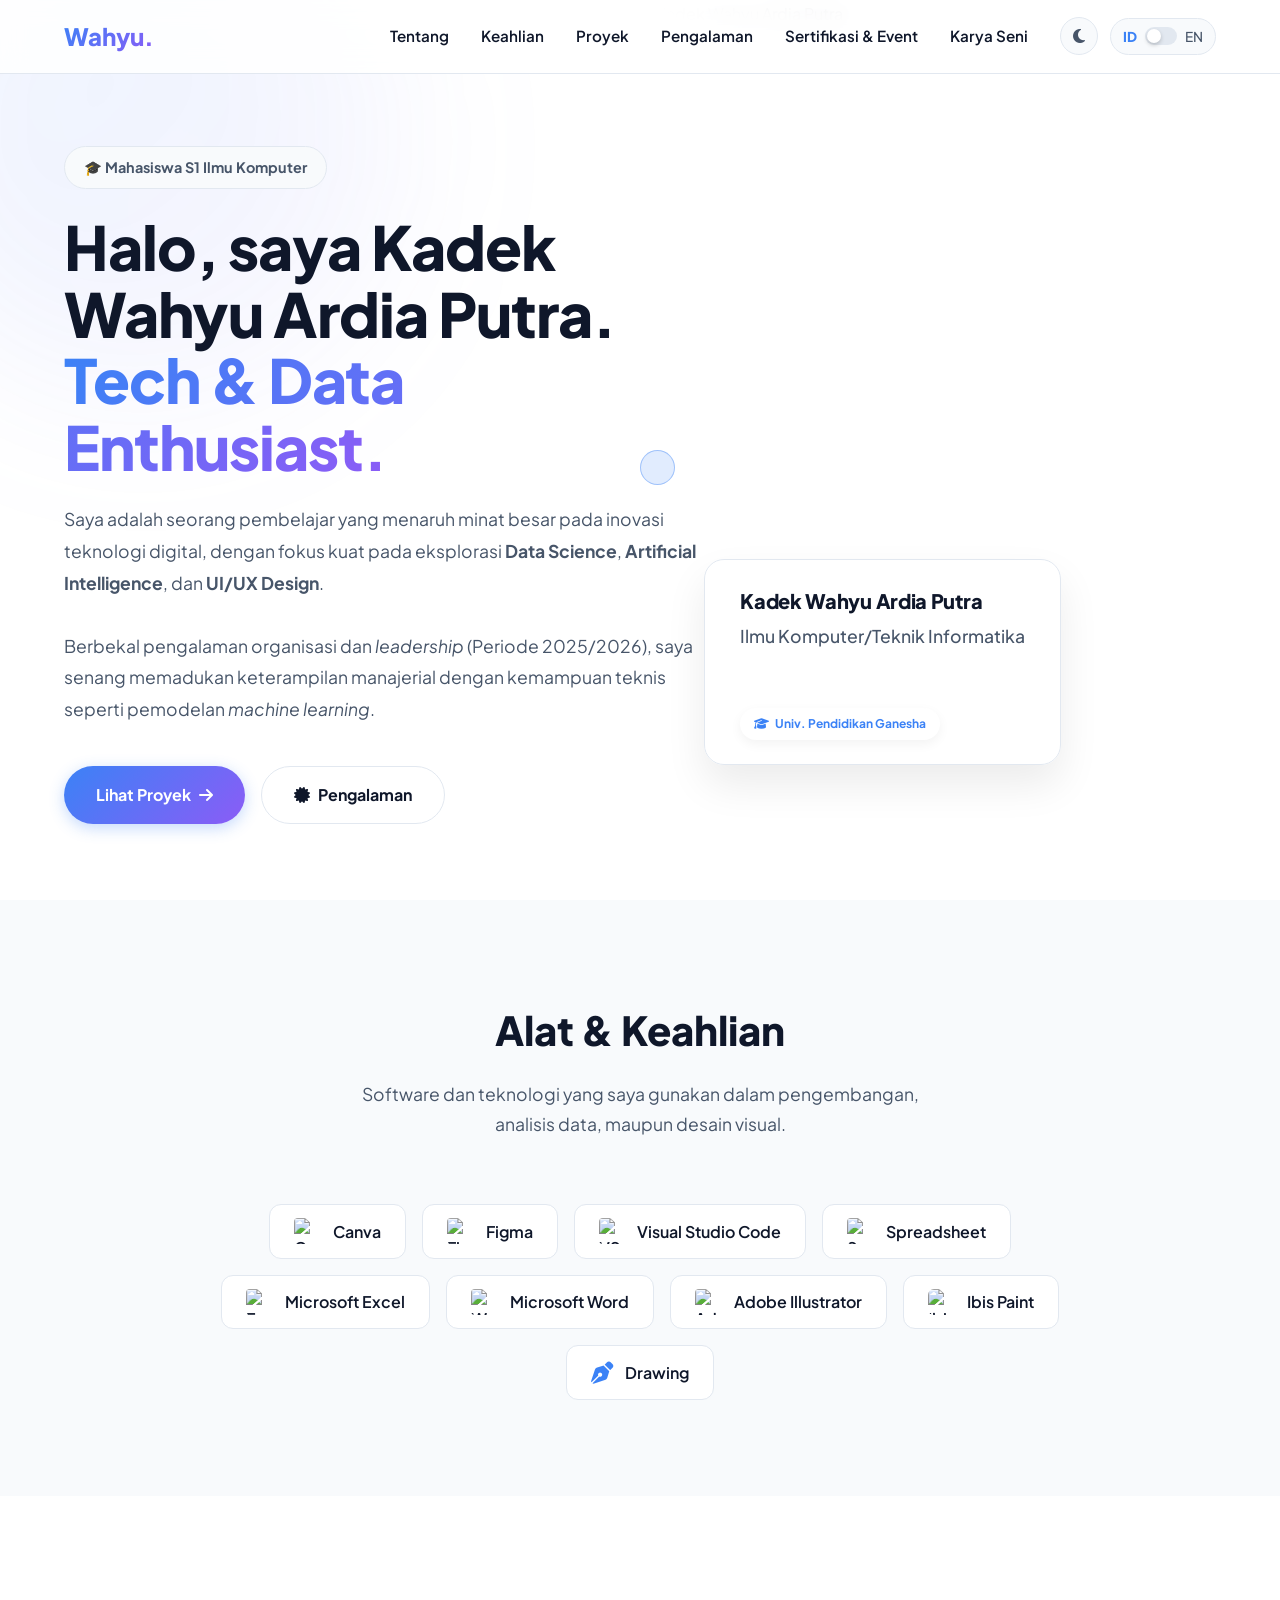
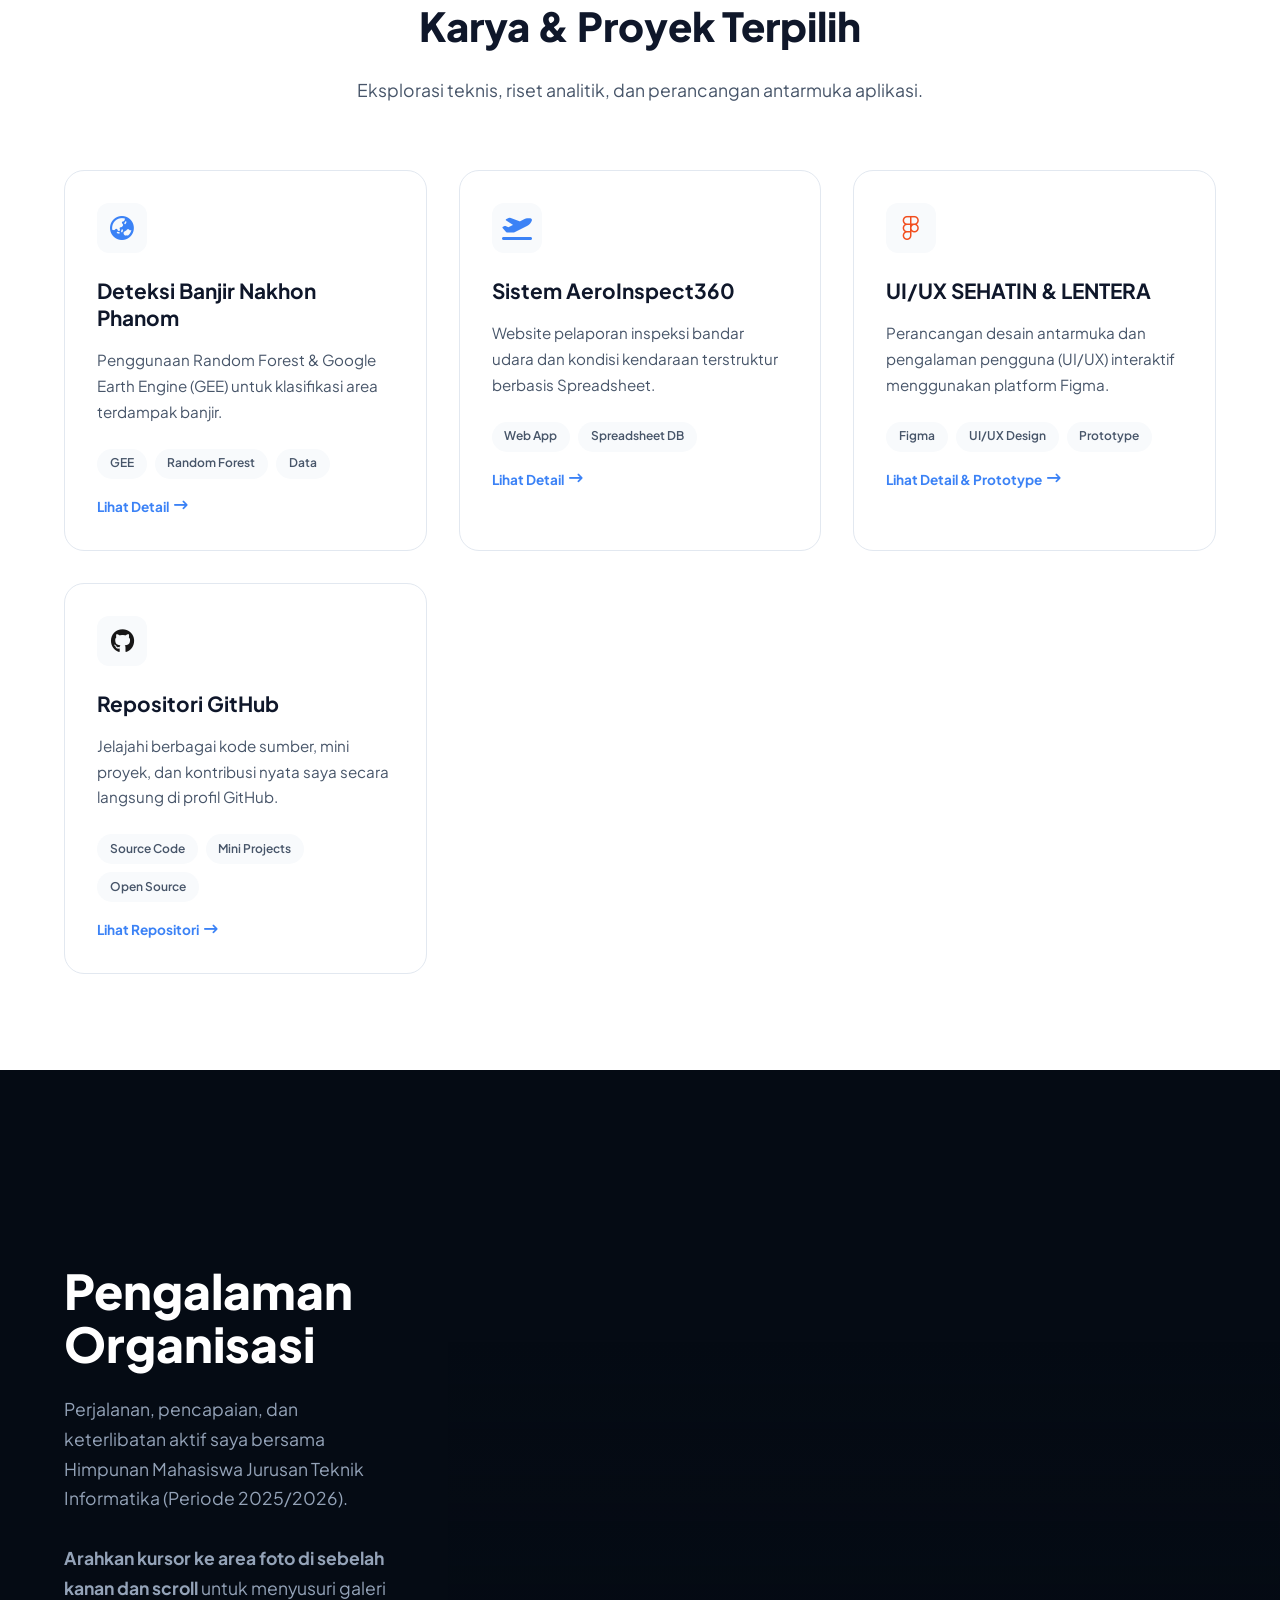
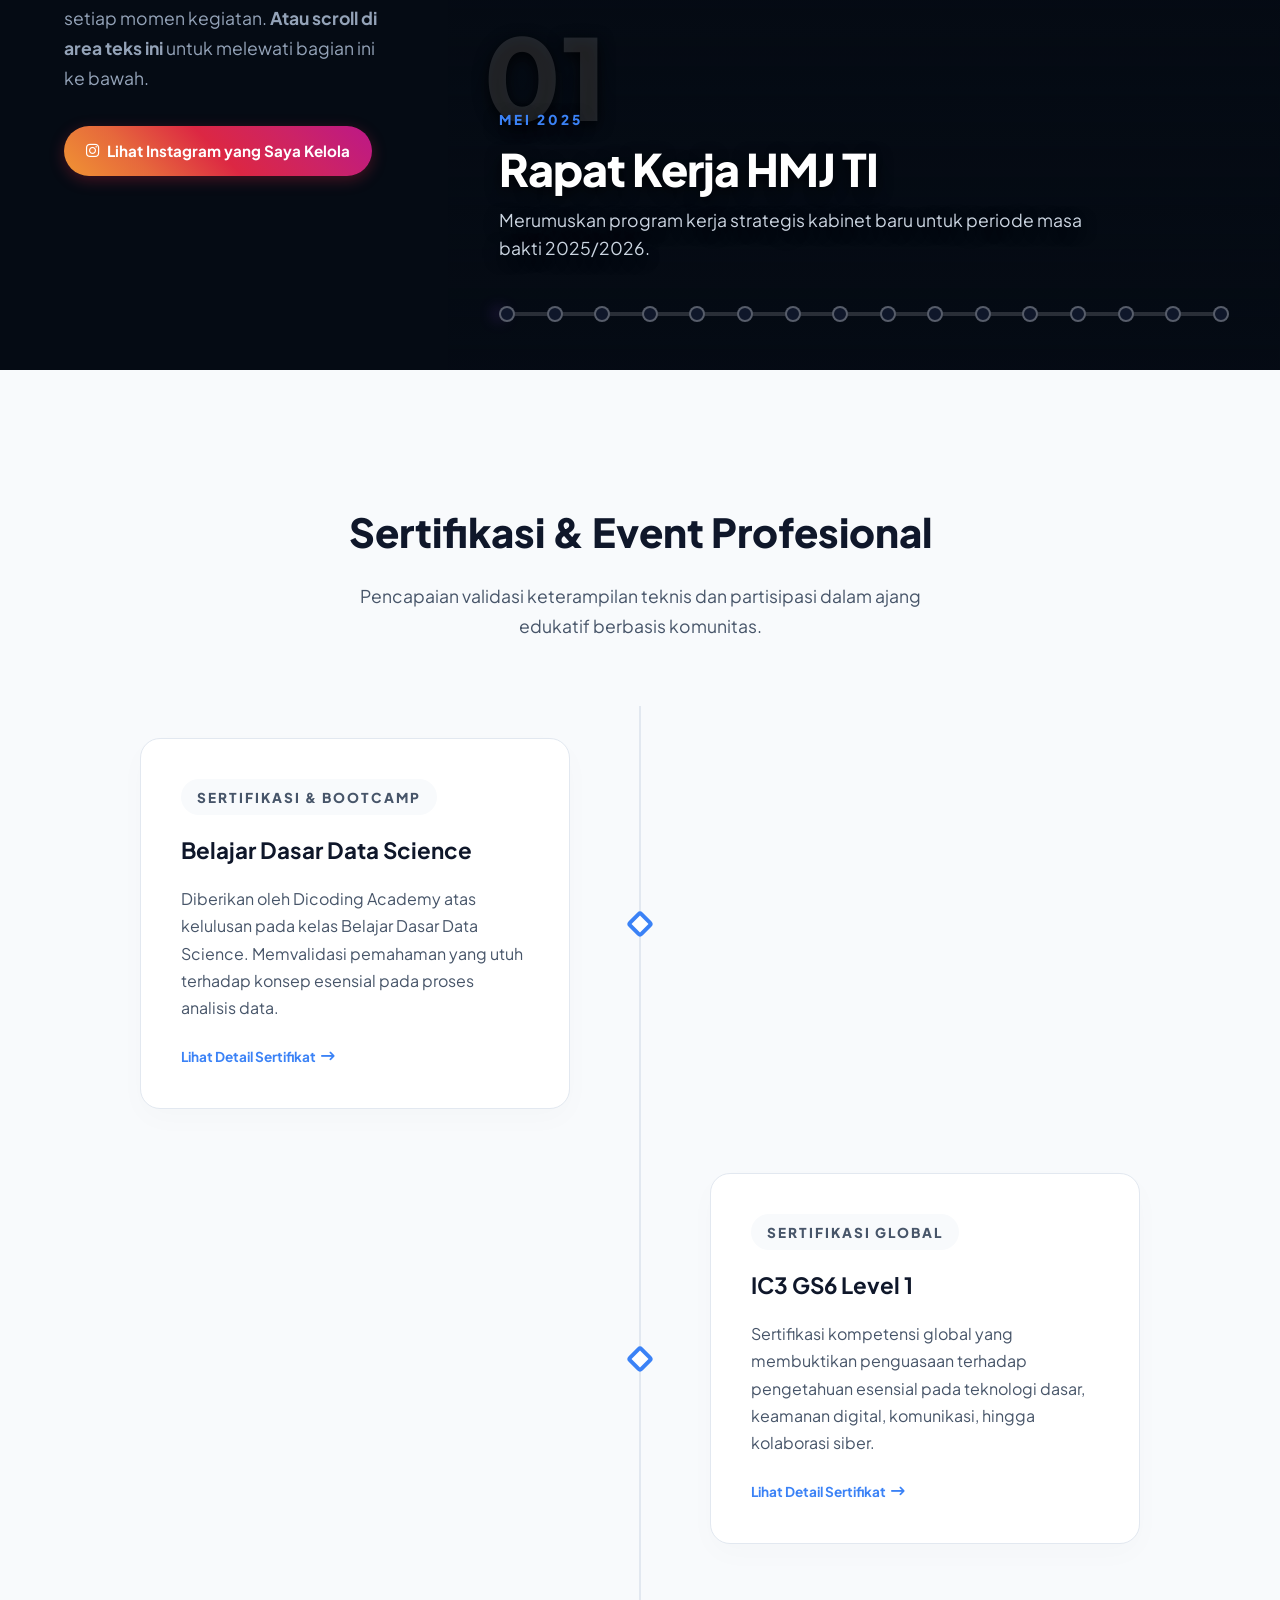
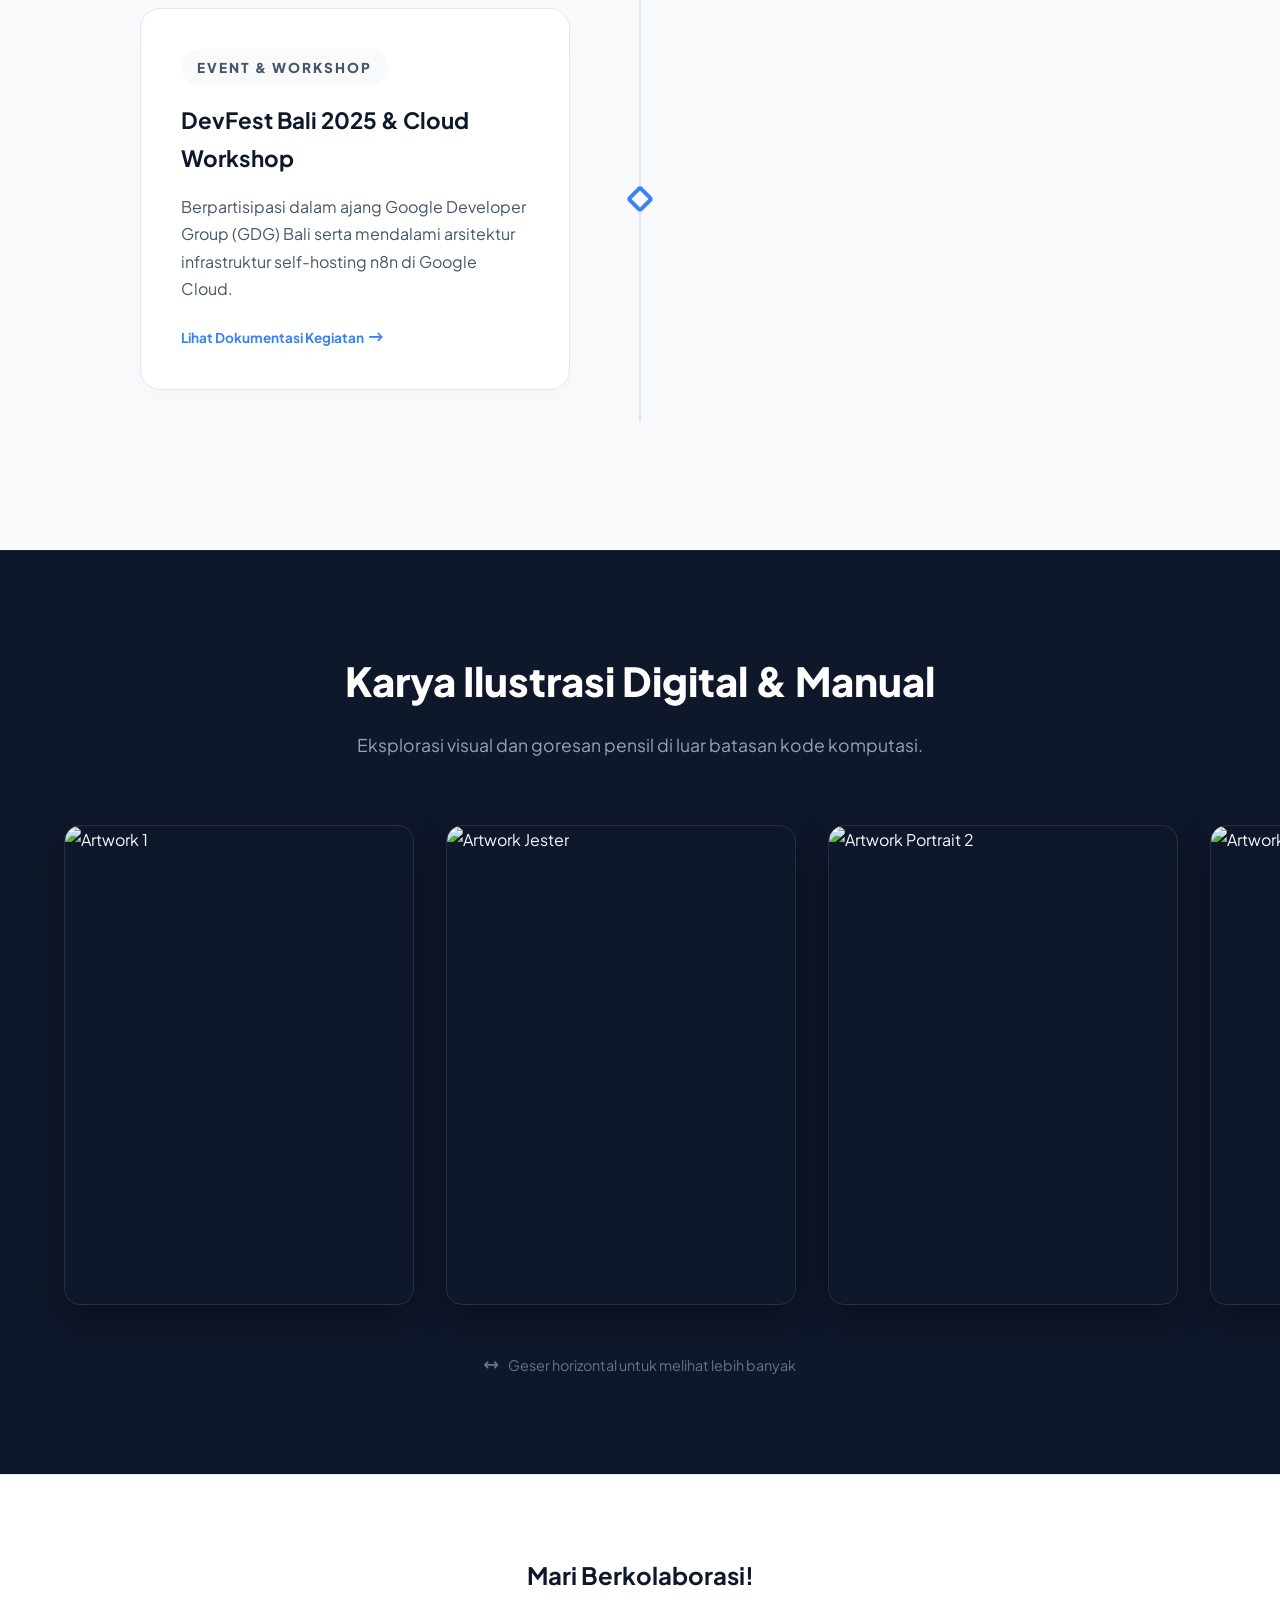
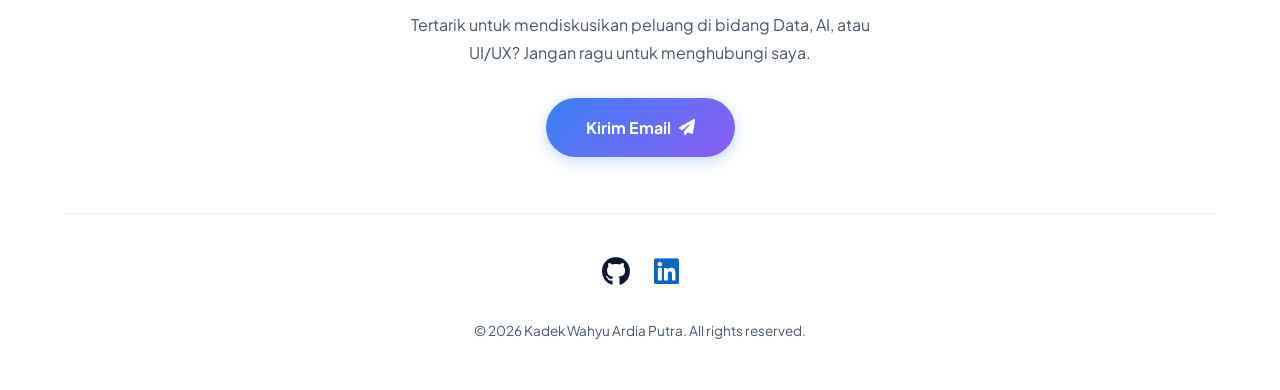
==== index.html @ 24c2e374 "Add files via upload" ====
<!DOCTYPE html>
<html lang="id" style="scroll-behavior: smooth;">
<head>
    <meta charset="UTF-8">
    <meta name="viewport" content="width=device-width, initial-scale=1.0">
    <title>Kadek Wahyu Ardia Putra | Portfolio</title>
    <link href="https://fonts.googleapis.com/css2?family=Plus+Jakarta+Sans:wght@300;400;500;600;700;800&display=swap" rel="stylesheet">
    <link rel="stylesheet" href="https://cdnjs.cloudflare.com/ajax/libs/font-awesome/6.4.0/css/all.min.css">
    <style>
        /* --- CSS Variables untuk Light & Dark Mode --- */
        :root {
            --bg-color: #ffffff;
            --surface-color: #f8fafc;
            --card-bg: #ffffff;
            --text-primary: #0f172a;
            --text-secondary: #475569;
            --accent-1: #3b82f6; 
            --accent-2: #8b5cf6; 
            --border-color: #e2e8f0;
            --nav-bg: rgba(255, 255, 255, 0.85);
            --glass-bg: rgba(255, 255, 255, 0.65);
            /* Exhibition section stays dark for immersive feel */
            --gallery-bg: #0f172a; 
            --exhibition-bg: #050b14; 
        }

        body.dark-theme {
            --bg-color: #0f172a;
            --surface-color: #1e293b;
            --card-bg: #1e293b;
            --text-primary: #f8fafc;
            --text-secondary: #94a3b8;
            --border-color: #334155;
            --nav-bg: rgba(15, 23, 42, 0.85);
            --glass-bg: rgba(30, 41, 59, 0.65);
        }

        * {
            margin: 0;
            padding: 0;
            box-sizing: border-box;
            font-family: 'Plus Jakarta Sans', sans-serif;
        }

        body {
            background-color: var(--bg-color);
            color: var(--text-primary);
            line-height: 1.7;
            overflow-x: hidden;
            transition: background-color 0.4s ease, color 0.4s ease;
        }

        /* --- Kursor Animasi Custom --- */
        .cursor-follower {
            position: fixed; top: 0; left: 0; width: 35px; height: 35px;
            background: rgba(59, 130, 246, 0.15); border: 1px solid rgba(59, 130, 246, 0.4);
            border-radius: 50%; pointer-events: none; z-index: 10000;
            transform: translate(-50%, -50%);
            transition: width 0.3s cubic-bezier(0.25, 1, 0.5, 1), height 0.3s cubic-bezier(0.25, 1, 0.5, 1), 
                        background-color 0.3s ease, border-color 0.3s ease;
            backdrop-filter: blur(2px); display: none;
        }
        @media (pointer: fine) { .cursor-follower { display: block; } }

        /* --- Navbar & Controls --- */
        nav {
            position: fixed; top: 0; width: 100%; padding: 1rem 5%;
            background: var(--nav-bg); backdrop-filter: blur(12px);
            border-bottom: 1px solid var(--border-color);
            display: flex; justify-content: space-between; align-items: center; z-index: 1000;
            transition: background-color 0.4s ease, border-color 0.4s ease;
        }
        .logo {
            font-weight: 800; font-size: 1.5rem;
            background: linear-gradient(135deg, var(--accent-1), var(--accent-2));
            -webkit-background-clip: text; -webkit-text-fill-color: transparent;
        }
        .nav-right { display: flex; align-items: center; gap: 2rem; }
        .nav-links { display: flex; gap: 2rem; }
        .nav-links a {
            text-decoration: none; color: var(--text-primary); font-weight: 600; 
            font-size: 0.95rem; position: relative; transition: color 0.3s ease;
        }
        .nav-links a::after {
            content: ''; position: absolute; width: 0; height: 2px; bottom: -4px; left: 0;
            background: linear-gradient(135deg, var(--accent-1), var(--accent-2)); transition: width 0.3s ease;
        }
        .nav-links a:hover { color: var(--accent-1); }
        .nav-links a:hover::after { width: 100%; }

        /* Controls (Translate & Theme) */
        .controls-group { display: flex; gap: 12px; align-items: center; }
        
        .theme-switch {
            display: flex; align-items: center; justify-content: center;
            width: 38px; height: 38px; border-radius: 50%;
            background: var(--surface-color); border: 1px solid var(--border-color);
            color: var(--text-secondary); cursor: pointer; transition: all 0.3s;
        }
        .theme-switch:hover {
            color: var(--accent-1); border-color: var(--accent-1);
            box-shadow: 0 4px 10px rgba(59,130,246,0.1);
        }

        .lang-switch {
            display: flex; align-items: center; gap: 8px; font-weight: 700; font-size: 0.85rem;
            background: var(--surface-color); padding: 6px 12px; border-radius: 50px;
            border: 1px solid var(--border-color); cursor: pointer; transition: all 0.3s;
            user-select: none;
        }
        .lang-switch:hover { border-color: var(--accent-1); box-shadow: 0 4px 10px rgba(59,130,246,0.1); }
        .lang-switch.en-mode .id-text { color: var(--text-secondary); font-weight: 500; }
        .lang-switch.en-mode .en-text { color: var(--accent-1); font-weight: 800; }
        .lang-switch:not(.en-mode) .id-text { color: var(--accent-1); font-weight: 800; }
        .lang-switch:not(.en-mode) .en-text { color: var(--text-secondary); font-weight: 500; }
        
        .toggle-track {
            width: 32px; height: 18px; background: var(--border-color); border-radius: 10px;
            position: relative; transition: background 0.3s;
        }
        .toggle-thumb {
            width: 14px; height: 14px; background: white; border-radius: 50%;
            position: absolute; top: 2px; left: 2px; transition: transform 0.3s cubic-bezier(0.25, 1, 0.5, 1);
            box-shadow: 0 2px 4px rgba(0,0,0,0.2);
        }
        .lang-switch.en-mode .toggle-track { background: linear-gradient(135deg, var(--accent-1), var(--accent-2)); }
        .lang-switch.en-mode .toggle-thumb { transform: translateX(14px); }

        /* --- Hero Section --- */
        .hero {
            min-height: 100vh; display: flex; align-items: center; justify-content: flex-start;
            padding: 120px 5% 50px 5%; position: relative; overflow: hidden;
        }
        .hero-blob {
            position: absolute; width: 500px; height: 500px;
            background: linear-gradient(135deg, rgba(59, 130, 246, 0.1), rgba(139, 92, 246, 0.05));
            border-radius: 50%; filter: blur(80px); top: -100px; left: -100px; z-index: 0;
            animation: float 6s ease-in-out infinite;
        }
        .hero-content { position: relative; max-width: 650px; width: 55%; z-index: 2; }
        .hero-visual-wrapper { position: absolute; top: 0; right: 0; width: 50%; height: 100%; z-index: 1; }
        .hero-bg-overlay {
            position: absolute; top: 0; left: 0; width: 100%; height: 100%;
            background: linear-gradient(to right, var(--bg-color) 0%, rgba(255,255,255,0) 45%),
                        linear-gradient(to top, var(--bg-color) 0%, rgba(255,255,255,0) 25%);
            z-index: 2; pointer-events: none; transition: background 0.4s ease;
        }
        .hero-image { position: absolute; top: 0; left: 0; width: 100%; height: 100%; object-fit: cover; object-position: center 25%; }
        
        .floating-badge-name {
            position: absolute; bottom: 15%; left: 10%; background: var(--glass-bg);
            backdrop-filter: blur(25px); -webkit-backdrop-filter: blur(25px); padding: 1.5rem 2.2rem;
            border-radius: 20px; box-shadow: 0 20px 40px rgba(0, 0, 0, 0.08); border: 1px solid var(--border-color);
            text-align: left; z-index: 10; transition: transform 0.4s cubic-bezier(0.25, 1, 0.5, 1), background-color 0.4s ease;
        }
        .floating-badge-name:hover { transform: translateY(-8px); }
        .floating-badge-name h3 { font-size: 1.25rem; font-weight: 800; color: var(--text-primary); margin-bottom: 0.2rem; letter-spacing: -0.3px; }
        .floating-badge-name p { font-size: 0.9rem; color: var(--text-secondary); margin: 0; font-weight: 500; }
        .floating-badge-name .univ-tag {
            display: inline-flex; align-items: center; gap: 6px; margin-top: 15px; font-size: 0.75rem;
            padding: 6px 14px; background: var(--card-bg); border-radius: 50px; color: var(--accent-1); font-weight: 700; box-shadow: 0 4px 12px rgba(0,0,0,0.05);
        }

        .badge {
            display: inline-block; padding: 0.5rem 1.2rem; background: var(--surface-color); border: 1px solid var(--border-color);
            border-radius: 50px; font-size: 0.9rem; font-weight: 700; color: var(--text-secondary); margin-bottom: 1.5rem;
        }
        .hero h1 { font-size: 3.8rem; font-weight: 800; line-height: 1.1; margin-bottom: 1.5rem; letter-spacing: -1px; }
        .hero h1 span { background: linear-gradient(135deg, var(--accent-1), var(--accent-2)); -webkit-background-clip: text; -webkit-text-fill-color: transparent; }
        .hero p { font-size: 1.1rem; color: var(--text-secondary); margin-bottom: 2.5rem; line-height: 1.8; }
        
        .btn-group { display: flex; gap: 1rem; flex-wrap: wrap; }
        .btn { padding: 0.9rem 2rem; border-radius: 50px; text-decoration: none; font-weight: 700; font-size: 1rem; transition: all 0.3s ease; display: inline-flex; align-items: center; gap: 0.5rem; border: none; cursor: pointer; }
        .btn-primary { background: linear-gradient(135deg, var(--accent-1), var(--accent-2)); color: white; box-shadow: 0 4px 15px rgba(59, 130, 246, 0.3); }
        .btn-primary:hover { transform: translateY(-3px); box-shadow: 0 8px 25px rgba(59, 130, 246, 0.4); color: white;}
        .btn-secondary { background: var(--card-bg); color: var(--text-primary); border: 1px solid var(--border-color); }
        .btn-secondary:hover { border-color: var(--text-secondary); transform: translateY(-3px); color: var(--text-primary);}

        /* --- Sections --- */
        section { padding: 6rem 5%; position: relative; z-index: 5; background: var(--bg-color); }
        .section-header { text-align: center; margin-bottom: 4rem; }
        .section-header h2 { font-size: 2.5rem; font-weight: 800; margin-bottom: 1rem; color: var(--text-primary); }
        .section-header p { color: var(--text-secondary); font-size: 1.1rem; max-width: 600px; margin: 0 auto; }

        /* --- Skills & Tools --- */
        .skills-container { display: flex; flex-wrap: wrap; justify-content: center; gap: 1rem; max-width: 950px; margin: 0 auto; }
        .skill-tag { padding: 0.8rem 1.5rem; background: var(--card-bg); border: 1px solid var(--border-color); border-radius: 12px; font-weight: 600; color: var(--text-primary); display: flex; align-items: center; gap: 0.8rem; transition: all 0.3s ease; cursor: default; }
        .skill-tag img { width: 26px; height: 26px; object-fit: contain; border-radius: 4px; }
        .skill-tag i { font-size: 1.4rem; color: var(--accent-1); }
        .skill-tag:hover { border-color: var(--accent-1); color: var(--accent-1); transform: translateY(-3px); box-shadow: 0 10px 20px rgba(59, 130, 246, 0.1); }

        /* --- Portfolio Grid --- */
        .portfolio-grid { display: grid; grid-template-columns: repeat(auto-fit, minmax(320px, 1fr)); gap: 2rem; max-width: 1200px; margin: 0 auto; }
        .card { background: var(--card-bg); border: 1px solid var(--border-color); border-radius: 20px; padding: 2rem; transition: all 0.4s ease; position: relative; overflow: hidden; z-index: 1; cursor: pointer; }
        .card::before { content: ''; position: absolute; top: 0; left: 0; width: 100%; height: 100%; background: linear-gradient(135deg, rgba(59, 130, 246, 0.03), rgba(139, 92, 246, 0.03)); z-index: -1; opacity: 0; transition: opacity 0.4s ease; }
        .card:hover { transform: translateY(-10px); border-color: transparent; box-shadow: 0 20px 40px rgba(0,0,0,0.06); }
        .card:hover::before { opacity: 1; }
        .card-icon { width: 50px; height: 50px; background: var(--surface-color); border-radius: 12px; display: flex; align-items: center; justify-content: center; font-size: 1.5rem; color: var(--accent-1); margin-bottom: 1.5rem; transition: all 0.4s ease; }
        .card:hover .card-icon { background: var(--accent-1); color: white; transform: scale(1.1) rotate(5deg); }
        .card h3 { font-size: 1.3rem; font-weight: 700; margin-bottom: 1rem; line-height: 1.3; color: var(--text-primary); }
        .card p { color: var(--text-secondary); font-size: 0.95rem; margin-bottom: 1.5rem; }
        .card-tags { display: flex; flex-wrap: wrap; gap: 0.5rem; margin-bottom: 1rem;}
        .card-tags span { font-size: 0.75rem; padding: 0.3rem 0.8rem; background: var(--surface-color); border-radius: 50px; color: var(--text-secondary); font-weight: 600; }
        .click-hint { font-size: 0.85rem; color: var(--accent-1); font-weight: 700; display: flex; align-items: center; gap: 5px;}

        /* ========================================================================= */
        /* --- IMMERSIVE EXHIBITION GALLERY (PENGALAMAN ORGANISASI) --- */
        /* ========================================================================= */
        
        .exhibition-section {
            background-color: var(--exhibition-bg);
            padding: 0; margin: 0; position: relative;
        }

        .exhibition-wrapper {
            height: 100vh; position: relative;
        }

        .exhibition-layout {
            position: relative; top: 0; left: 0; width: 100vw; height: 100vh;
            overflow: hidden; display: flex;
        }

        .sticky-left {
            flex: 0 0 35vw; height: 100vh; display: flex; flex-direction: column;
            justify-content: center; padding-left: 5vw; padding-right: 4vw;
            z-index: 10; background-color: var(--exhibition-bg);
        }

        .sticky-left h2 {
            font-size: 3rem; font-weight: 800; line-height: 1.1; margin-bottom: 1.5rem; color: #ffffff;
        }
        .sticky-left p { font-size: 1.1rem; color: #94a3b8; line-height: 1.7; }

        /* Instagram Elegent Button */
        .ig-link {
            display: inline-flex; align-items: center; gap: 8px; margin-top: 2rem;
            padding: 12px 22px; background: linear-gradient(45deg, #f09433 0%, #e6683c 25%, #dc2743 50%, #cc2366 75%, #bc1888 100%);
            color: white; font-weight: 700; border-radius: 50px; text-decoration: none;
            font-size: 0.95rem; box-shadow: 0 4px 15px rgba(220, 39, 67, 0.3); transition: all 0.3s;
            width: fit-content;
        }
        .ig-link:hover {
            transform: translateY(-3px); box-shadow: 0 8px 25px rgba(220, 39, 67, 0.5); color: white;
        }

        .horizontal-scroll-window {
            flex: 0 0 65vw; height: 100vh; overflow-x: auto; overflow-y: hidden;
            position: relative; scrollbar-width: none; 
        }
        .horizontal-scroll-window::-webkit-scrollbar { display: none; }

        .exhibition-track {
            display: flex; align-items: center; height: 100vh; width: max-content;
            gap: 0; padding-right: 0; will-change: transform;
        }

        .exhibition-item {
            width: 65.1vw; height: 100vh; border-radius: 0; margin-right: -2px; /* Seamless overlap */
            border: none; position: relative; flex-shrink: 0; box-shadow: none; cursor: pointer; overflow: hidden;
        }
        .exhibition-item:hover { transform: none; border-color: transparent; }
        .exhibition-item img {
            width: 100%; height: 100%; object-fit: cover; object-position: center; transition: transform 1s ease;
        }
        .exhibition-item:hover img { transform: scale(1.04); }

        .exhibition-gradient-overlay {
            position: absolute; top: 0; left: 0; right: 0; bottom: 0;
            background: linear-gradient(to top, rgba(5, 11, 20, 0.95) 0%, rgba(5, 11, 20, 0.3) 40%, rgba(0,0,0,0) 70%);
            z-index: 1; pointer-events: none;
        }

        .exhibition-text-content {
            position: absolute; bottom: 12vh; left: 4vw; width: calc(100% - 8vw);
            padding: 0; z-index: 2; color: #ffffff; text-shadow: 0 4px 15px rgba(0,0,0,0.8);
        }

        .exhibition-number {
            font-size: 7rem; font-weight: 800; color: rgba(255, 255, 255, 0.12);
            position: absolute; top: -5.5rem; left: -1rem; z-index: -1; line-height: 1; user-select: none;
        }

        .exhibition-date {
            font-size: 0.85rem; font-weight: 800; color: var(--accent-1);
            text-transform: uppercase; letter-spacing: 3px; margin-bottom: 0.8rem; display: block;
        }

        .exhibition-title {
            font-size: 2.8rem; font-weight: 800; line-height: 1.1; margin-bottom: 0.8rem; letter-spacing: -1px;
        }

        .exhibition-desc {
            font-size: 1.1rem; color: #cbd5e1; line-height: 1.6; font-weight: 400; max-width: 85%;
        }

        /* --- GLOWING PROGRESS BAR (Gaya Modern Visual) --- */
        .exhibition-timeline-ui {
            position: absolute; bottom: 6vh; left: calc(35vw + 4vw); width: calc(65vw - 8vw); 
            height: 4px; z-index: 10; display: flex; align-items: center;
        }

        .timeline-progress-bg {
            position: absolute; left: 0; width: 100%; height: 4px;
            background: rgba(255, 255, 255, 0.15); border-radius: 4px;
        }

        .timeline-progress-fill {
            position: absolute; left: 0; height: 4px; width: 0%;
            background: linear-gradient(90deg, #60a5fa, #a855f7);
            box-shadow: 0 0 15px 2px rgba(168, 85, 247, 0.8); /* Efek Cahaya */
            border-radius: 4px; transition: width 0.1s ease-out; z-index: 1;
        }

        .timeline-markers-container {
            position: absolute; left: 0; width: 100%; display: flex;
            justify-content: space-between; align-items: center; z-index: 2;
        }

        .exhibition-marker {
            width: 16px; height: 16px; background: #0f172a;
            border: 2px solid rgba(255, 255, 255, 0.3); border-radius: 50%;
            transition: all 0.3s cubic-bezier(0.25, 1, 0.5, 1);
        }

        .exhibition-marker.active {
            background: #ffffff; border-color: #ffffff;
            box-shadow: 0 0 15px 5px rgba(168, 85, 247, 0.8), 0 0 5px white; /* Node Menyala */
        }

        /* --- Timeline Sertifikasi & Event (Gaya Alur Perjalanan / Winding Roadmap) --- */
        .timeline-section {
            background-color: var(--surface-color); padding: 8rem 5%; position: relative; z-index: 5;
        }
        .timeline-container {
            max-width: 1000px; margin: 0 auto; position: relative; padding: 2rem 0;
        }
        
        /* Garis Tengah Solid Minimalis */
        .timeline-container::before {
            content: ''; position: absolute; left: 50%; top: 0; bottom: 0; width: 2px;
            background: var(--border-color); transform: translateX(-50%);
        }

        .journey-item {
            display: flex; justify-content: space-between; align-items: center;
            width: 100%; margin-bottom: 4rem; position: relative;
        }
        .journey-item:nth-child(even) {
            flex-direction: row-reverse;
        }
        .journey-item:last-child {
            margin-bottom: 0;
        }

        /* Node Belah Ketupat (Unik, Bukan Bulat, Tanpa Glow) */
        .journey-node {
            position: absolute; left: 50%; top: 50%;
            transform: translate(-50%, -50%) rotate(45deg);
            width: 20px; height: 20px; background: var(--card-bg);
            border: 4px solid var(--accent-1); border-radius: 4px;
            z-index: 2; transition: all 0.4s cubic-bezier(0.25, 1, 0.5, 1);
        }
        .journey-item:hover .journey-node {
            background: var(--accent-1);
            transform: translate(-50%, -50%) rotate(45deg) scale(1.3);
        }

        /* Garis Penyambung dari Node ke Card */
        .journey-connector {
            position: absolute; top: 50%; width: 50%; height: 2px;
            background: dashed 2px var(--border-color); z-index: 1;
        }
        .journey-item:nth-child(odd) .journey-connector { left: 0; }
        .journey-item:nth-child(even) .journey-connector { right: 0; }

        .journey-content {
            width: 43%; background: var(--card-bg); padding: 2.5rem; border-radius: 20px;
            border: 1px solid var(--border-color); position: relative; z-index: 3;
            transition: transform 0.4s cubic-bezier(0.25, 1, 0.5, 1), border-color 0.4s ease;
            box-shadow: 0 10px 30px rgba(0,0,0,0.02); cursor: pointer;
        }
        .journey-content:hover {
            transform: translateY(-8px); border-color: var(--accent-1);
            box-shadow: 0 20px 40px rgba(59,130,246,0.06);
        }
        .journey-category {
            font-size: 0.85rem; font-weight: 800; color: var(--text-secondary);
            text-transform: uppercase; letter-spacing: 2px; margin-bottom: 1rem;
            display: inline-block; padding: 0.4rem 1rem; background: var(--surface-color);
            border-radius: 50px;
        }
        .journey-content h3 { font-size: 1.4rem; font-weight: 700; margin-bottom: 1rem; color: var(--text-primary); }
        .journey-content p { color: var(--text-secondary); font-size: 1rem; line-height: 1.7; margin-bottom: 1.5rem; }

        /* --- Pameran Gambar (Gallery Seni) Section --- */
        .gallery-section {
            background-color: var(--gallery-bg); 
            color: #f8fafc; padding: 6rem 0; overflow: hidden; 
            border-top: 1px solid rgba(255,255,255,0.05);
        }
        .gallery-section .section-header p { color: #94a3b8; }
        .gallery-container {
            display: flex; gap: 2rem; padding: 2rem 5%; overflow-x: auto;
            scroll-behavior: smooth; scrollbar-width: none; -ms-overflow-style: none; 
        }
        .gallery-container::-webkit-scrollbar { display: none; }
        .gallery-item {
            flex: 0 0 auto; width: 350px; height: 480px; border-radius: 16px;
            overflow: hidden; position: relative; box-shadow: 0 15px 35px rgba(0,0,0,0.3);
            cursor: pointer; transition: transform 0.4s ease, box-shadow 0.4s ease; border: 1px solid rgba(255,255,255,0.1);
        }
        .gallery-item:hover {
            transform: translateY(-15px) scale(1.02); box-shadow: 0 25px 50px rgba(0,0,0,0.5);
            border-color: rgba(255,255,255,0.3); z-index: 2;
        }
        .gallery-item img { width: 100%; height: 100%; object-fit: cover; transition: transform 0.5s ease; }
        .gallery-item:hover img { transform: scale(1.08); }
        .gallery-overlay {
            position: absolute; bottom: 0; left: 0; width: 100%; padding: 2rem 1.5rem 1.5rem;
            background: linear-gradient(to top, rgba(15,23,42,0.95) 0%, rgba(15,23,42,0) 100%);
            transform: translateY(20px); opacity: 0; transition: all 0.3s ease;
        }
        .gallery-item:hover .gallery-overlay { transform: translateY(0); opacity: 1; }
        .gallery-overlay h4 { color: white; font-size: 1.1rem; margin-bottom: 5px; font-weight: 700; }
        .gallery-overlay p { color: #cbd5e1; font-size: 0.85rem; margin: 0; }
        .scroll-hint {
            text-align: center; color: #64748b; font-size: 0.9rem; margin-top: 1rem;
            display: flex; align-items: center; justify-content: center; gap: 10px;
        }
        .scroll-hint i { animation: moveHorizontal 2s infinite; }

        /* --- Modal Box Custom (Bug Fix & Layout) --- */
        .modal {
            display: none; position: fixed; z-index: 10001; left: 0; top: 0;
            width: 100%; height: 100%; overflow: auto; background-color: rgba(15, 23, 42, 0.85); backdrop-filter: blur(8px);
            opacity: 0; transition: opacity 0.3s ease; align-items: center; justify-content: center; padding: 2rem;
        }
        .modal.show { opacity: 1; }
        .modal-content {
            background-color: var(--card-bg); padding: 3.5rem 3rem 3rem; border: 1px solid var(--border-color); border-radius: 24px;
            width: 100%; max-width: 800px; position: relative; transform: translateY(-30px); transition: transform 0.3s cubic-bezier(0.25, 1, 0.5, 1);
            box-shadow: 0 25px 50px rgba(0,0,0,0.2); max-height: 90vh; overflow-y: auto;
        }
        .modal.show .modal-content { transform: translateY(0); }
        
        /* Tombol Close Tahan Bug & Presisi */
        .close-btn {
            position: absolute; top: 20px; right: 20px; color: var(--text-secondary);
            font-size: 1.2rem; cursor: pointer; width: 45px; height: 45px;
            display: flex; align-items: center; justify-content: center;
            border-radius: 14px; background: var(--surface-color); border: 1px solid var(--border-color);
            transition: all 0.3s cubic-bezier(0.25, 1, 0.5, 1); z-index: 100;
        }
        .close-btn:hover { color: white; background: #ef4444; border-color: #ef4444; transform: rotate(90deg) scale(1.05); }
        
        /* Modal Gallery Layout */
        .modal-gallery { margin-bottom: 2rem; gap: 15px; }
        .modal-gallery img { width: 100%; border-radius: 16px; box-shadow: 0 10px 20px rgba(0,0,0,0.05); object-fit: cover; }
        .modal-gallery.multiple-imgs { display: grid; grid-template-columns: repeat(auto-fit, minmax(200px, 1fr)); }
        .modal-gallery.multiple-imgs img { height: 200px; transition: transform 0.3s; cursor: pointer; }
        .modal-gallery.multiple-imgs img:hover { transform: scale(1.03); }
        .modal-gallery.single-img img { height: auto; max-height: 450px; display: block; margin: 0 auto; }

        #modal-title { font-size: 1.8rem; font-weight: 800; margin-bottom: 1rem; color: var(--text-primary); }
        #modal-desc { color: var(--text-secondary); font-size: 1rem; line-height: 1.8; }
        
        /* Code Block Layout */
        .code-container {
            background: var(--surface-color); border: 1px solid var(--border-color); border-radius: 12px;
            padding: 1.5rem; margin-top: 1.5rem; overflow-x: auto; color: var(--text-primary);
        }
        .code-container pre {
            margin: 0; font-family: monospace; font-size: 0.85rem; line-height: 1.6;
        }

        #modal-link { 
            display: inline-flex; align-items: center; gap: 8px; margin-top: 1.5rem; padding: 0.9rem 1.8rem; 
            background: var(--surface-color); color: var(--accent-1); font-weight: 700; border-radius: 12px; 
            text-decoration: none; border: 1px solid var(--border-color); transition: all 0.3s;
        }
        #modal-link:hover { background: var(--accent-1); color: white; transform: translateY(-3px); box-shadow: 0 8px 20px rgba(59, 130, 246, 0.25); }

        /* Figma Custom Buttons */
        .figma-btn-group {
            display: flex; flex-direction: column; gap: 12px; margin-top: 1rem;
        }
        .figma-btn {
            display: inline-flex; align-items: center; gap: 8px; padding: 12px 20px;
            background: var(--surface-color); color: var(--accent-1); font-weight: 600;
            border-radius: 12px; text-decoration: none; border: 1px solid var(--border-color);
            transition: all 0.3s ease; width: fit-content; font-size: 0.95rem;
        }
        .figma-btn:hover {
            border-color: var(--accent-1); background: rgba(59, 130, 246, 0.05); transform: translateX(5px);
        }

        /* Footer */
        .footer-cta { background: var(--bg-color); text-align: center; border-top: 1px solid var(--border-color); padding: 5rem 5% 3rem 5%; }

        /* Animations */
        @keyframes float { 0% { transform: translateY(0px) scale(1); } 50% { transform: translateY(-20px) scale(1.05); } 100% { transform: translateY(0px) scale(1); } }
        .reveal { opacity: 0; transform: translateY(30px); transition: all 0.8s cubic-bezier(0.5, 0, 0, 1); }
        .reveal.active { opacity: 1; transform: translateY(0); }

        /* Responsive adjustments */
        @media (max-width: 900px) {
            .hero { flex-direction: column-reverse; justify-content: flex-end; padding-top: 60vh; }
            .hero-content { width: 100%; text-align: center; padding-bottom: 50px; }
            .hero-visual-wrapper { width: 100%; height: 60vh; left: 0; right: 0; top: 0; }
            .hero-bg-overlay { background: linear-gradient(to top, var(--bg-color) 0%, rgba(255,255,255,0) 80%); }
            .floating-badge-name { bottom: 10%; right: auto; left: 50%; transform: translateX(-50%); text-align: center; width: max-content; }
            .floating-badge-name:hover { transform: translateX(-50%) translateY(-5px); }
            .btn-group { justify-content: center; }
            
            .exhibition-wrapper { height: auto !important; }
            .exhibition-layout { position: relative; height: auto; flex-direction: column; overflow: visible; display: block; padding: 0; }
            .sticky-left { width: 100vw; height: auto; padding: 4rem 5%; text-align: center; }
            .horizontal-scroll-window { width: 100vw; height: auto; display: block; overflow: visible; }
            .exhibition-track { width: 100vw; flex-direction: column; transform: none !important; }
            .exhibition-item { width: 100vw; height: 100vh; margin-right: 0; margin-bottom: -2px; } /* overlap bottom untuk portrait */
            .exhibition-timeline-ui { display: none; }

            /* Timeline Mobile Fix */
            .timeline-container::before { left: 24px; }
            .journey-item, .journey-item:nth-child(even) { flex-direction: column; align-items: flex-end; margin-bottom: 3rem; }
            .journey-content { width: calc(100% - 65px); }
            .journey-node { left: 24px; top: 40px; transform: translate(-50%, -50%) rotate(45deg); }
            .journey-item:hover .journey-node { transform: translate(-50%, -50%) rotate(45deg) scale(1.2); }
            .journey-connector { display: none; } 
            .journey-category { margin-bottom: 0.5rem; position: static; display: block; text-align: left; }
            .timeline-item:nth-child(even) .journey-category { text-align: left; }
        }
        @media (max-width: 768px) {
            .hero h1 { font-size: 2.8rem; }
            .nav-links { display: none; }
            .nav-right { gap: 1rem; }
            .modal-content { padding: 3rem 1.5rem 1.5rem; }
            .close-btn { top: 15px; right: 15px; width: 35px; height: 35px; }
        }
    </style>
</head>
<body>

    <!-- Custom Cursor -->
    <div class="cursor-follower" id="cursorFollower"></div>

    <!-- Modal Box -->
    <div id="dataModal" class="modal">
        <div class="modal-content">
            <span class="close-btn" onclick="closeModal()"><i class="fa-solid fa-xmark"></i></span>
            
            <!-- Tempat Galeri Modal Berada -->
            <div id="modal-img-container" style="display: none;"></div>

            <h3 id="modal-title">Judul</h3>
            <div id="modal-desc">Deskripsi</div>
            <a id="modal-link" href="#" target="_blank" style="display: none;">
                <span id="modal-link-text">Klik ini untuk melihat Prototype</span>
            </a>
        </div>
    </div>

    <!-- Navbar -->
    <nav>
        <div class="logo">Wahyu.</div>
        <div class="nav-right">
            <div class="nav-links">
                <a href="#about" class="hover-target tr" data-en="About">Tentang</a>
                <a href="#skills" class="hover-target tr" data-en="Skills">Keahlian</a>
                <a href="#portfolio" class="hover-target tr" data-en="Projects">Proyek</a>
                <a href="#experience" class="hover-target tr" data-en="Experience">Pengalaman</a>
                <a href="#certifications" class="hover-target tr" data-en="Certifications">Sertifikasi & Event</a>
                <a href="#gallery" class="hover-target tr" data-en="Artworks">Karya Seni</a>
            </div>
            
            <div class="controls-group">
                <!-- Theme Toggle Button -->
                <div class="theme-switch hover-target" id="themeToggle" title="Toggle Dark/Light Mode">
                    <i class="fa-solid fa-moon" id="themeIcon"></i>
                </div>
                
                <!-- Translate Toggle Button -->
                <div class="lang-switch hover-target" id="langToggle" title="Translate Language">
                    <span class="id-text">ID</span>
                    <div class="toggle-track"><div class="toggle-thumb"></div></div>
                    <span class="en-text">EN</span>
                </div>
            </div>
        </div>
    </nav>

    <!-- Hero Section -->
    <header class="hero" id="about">
        <div class="hero-blob"></div>
        <div class="hero-visual-wrapper" id="heroVisual">
            <div class="hero-bg-overlay"></div>
            <img src="WhatsApp Image 2026-08-24 at 10.10.30 PM.jpeg" class="hero-image" alt="Kadek Wahyu Ardia Putra">
            
            <div class="floating-badge-name hover-target">
                <h3>Kadek Wahyu Ardia Putra</h3>
                <p class="tr" data-en="Computer Science Student">Ilmu Komputer/Teknik Informatika</p>
                <span class="univ-tag"><i class="fa-solid fa-graduation-cap"></i> <span class="tr" data-en="Ganesha University of Education">Univ. Pendidikan Ganesha</span></span>
            </div>
        </div>

        <div class="hero-content reveal active">
            <div class="badge tr" data-en="🎓 B.Sc. Computer Science Student">🎓 Mahasiswa S1 Ilmu Komputer</div>
            <h1 class="tr" data-en="Hello, I am Kadek Wahyu Ardia Putra.<br><span>Tech & Data Enthusiast.</span>">Halo, saya Kadek Wahyu Ardia Putra.<br><span>Tech & Data Enthusiast.</span></h1>
            <p class="tr" data-en="I am a passionate learner with a strong interest in digital technology innovation, focusing heavily on <b>Data Science</b>, <b>Artificial Intelligence</b>, and <b>UI/UX Design</b>.<br><br>Equipped with organizational and <i>leadership</i> experience (2025/2026 Period), I enjoy combining managerial skills with technical abilities such as <i>machine learning</i> modeling.">
                Saya adalah seorang pembelajar yang menaruh minat besar pada inovasi teknologi digital, dengan fokus kuat pada eksplorasi <b>Data Science</b>, <b>Artificial Intelligence</b>, dan <b>UI/UX Design</b>. 
                <br><br>
                Berbekal pengalaman organisasi dan <i>leadership</i> (Periode 2025/2026), saya senang memadukan keterampilan manajerial dengan kemampuan teknis seperti pemodelan <i>machine learning</i>.
            </p>
            <div class="btn-group">
                <a href="#portfolio" class="btn btn-primary hover-target tr" data-en="View Projects <i class='fa-solid fa-arrow-right'></i>">Lihat Proyek <i class="fa-solid fa-arrow-right"></i></a>
                <a href="#experience" class="btn btn-secondary hover-target tr" data-en="<i class='fa-solid fa-certificate'></i> Experience"><i class="fa-solid fa-certificate"></i> Pengalaman</a>
            </div>
        </div>
    </header>

    <!-- Skills Section -->
    <section id="skills" style="background: var(--surface-color);">
        <div class="section-header reveal">
            <h2 class="tr" data-en="Tools & Expertise">Alat & Keahlian</h2>
            <p class="tr" data-en="Software and technologies I use in development, data analysis, and visual design.">Software dan teknologi yang saya gunakan dalam pengembangan, analisis data, maupun desain visual.</p>
        </div>
        <div class="skills-container reveal">
            <div class="skill-tag hover-target"><img src="https://cdn.jsdelivr.net/gh/devicons/devicon@latest/icons/canva/canva-original.svg" alt="Canva"> Canva</div>
            <div class="skill-tag hover-target"><img src="https://cdn.jsdelivr.net/gh/devicons/devicon@latest/icons/figma/figma-original.svg" alt="Figma"> Figma</div>
            <div class="skill-tag hover-target"><img src="https://cdn.jsdelivr.net/gh/devicons/devicon@latest/icons/vscode/vscode-original.svg" alt="VS Code"> Visual Studio Code</div>
            <div class="skill-tag hover-target"><img src="https://img.icons8.com/color/48/google-sheets.png" alt="Spreadsheet"> Spreadsheet</div>
            <div class="skill-tag hover-target"><img src="https://img.icons8.com/color/48/microsoft-excel-2019--v1.png" alt="Excel"> Microsoft Excel</div>
            <div class="skill-tag hover-target"><img src="https://img.icons8.com/color/48/microsoft-word-2019--v2.png" alt="Word"> Microsoft Word</div>
            <div class="skill-tag hover-target"><img src="images.png" alt="Adobe Illustrator" style="border-radius: 4px;"> Adobe Illustrator</div>
            <div class="skill-tag hover-target"><img src="images.jpeg" alt="Ibis Paint" style="border-radius: 6px;"> Ibis Paint</div>
            
            <div class="skill-tag hover-target"><i class="fa-solid fa-pen-nib"></i> <span class="tr" data-en="Drawing">Drawing</span></div>
        </div>
    </section>

    <!-- Portfolio Section -->
    <section id="portfolio">
        <div class="section-header reveal">
            <h2 class="tr" data-en="Selected Works & Projects">Karya & Proyek Terpilih</h2>
            <p class="tr" data-en="Technical exploration, analytical research, and application interface design.">Eksplorasi teknis, riset analitik, dan perancangan antarmuka aplikasi.</p>
        </div>
        <div class="portfolio-grid">
            
            <div class="card reveal hover-target" onclick="openModal('proj1')">
                <div class="card-icon"><i class="fa-solid fa-earth-asia"></i></div>
                <h3 class="tr" data-en="Nakhon Phanom Flood Detection">Deteksi Banjir Nakhon Phanom</h3>
                <p class="tr" data-en="Using Random Forest & Google Earth Engine (GEE) to classify flood-affected areas.">Penggunaan Random Forest & Google Earth Engine (GEE) untuk klasifikasi area terdampak banjir.</p>
                <div class="card-tags"><span>GEE</span> <span>Random Forest</span> <span>Data</span></div>
                <div class="click-hint tr" data-en="View Detail <i class='fa-solid fa-arrow-right-long'></i>">Lihat Detail <i class="fa-solid fa-arrow-right-long"></i></div>
            </div>
            
            <div class="card reveal hover-target" style="transition-delay: 0.1s;" onclick="openModal('proj2')">
                <div class="card-icon"><i class="fa-solid fa-plane-departure"></i></div>
                <h3>Sistem AeroInspect360</h3>
                <p class="tr" data-en="Airport inspection reporting website and structured vehicle condition database using Spreadsheet.">Website pelaporan inspeksi bandar udara dan kondisi kendaraan terstruktur berbasis Spreadsheet.</p>
                <div class="card-tags"><span>Web App</span> <span>Spreadsheet DB</span></div>
                <div class="click-hint tr" data-en="View Detail <i class='fa-solid fa-arrow-right-long'></i>">Lihat Detail <i class="fa-solid fa-arrow-right-long"></i></div>
            </div>
            
            <div class="card reveal hover-target" style="transition-delay: 0.2s;" onclick="openModal('proj3')">
                <div class="card-icon"><i class="fa-brands fa-figma" style="color: #f24e1e;"></i></div>
                <h3 class="tr" data-en="SEHATIN & LENTERA UI/UX">UI/UX SEHATIN & LENTERA</h3>
                <p class="tr" data-en="Interactive user interface (UI) and user experience (UX) design using Figma.">Perancangan desain antarmuka dan pengalaman pengguna (UI/UX) interaktif menggunakan platform Figma.</p>
                <div class="card-tags"><span>Figma</span> <span>UI/UX Design</span> <span>Prototype</span></div>
                <div class="click-hint tr" data-en="View Detail & Prototype <i class='fa-solid fa-arrow-right-long'></i>">Lihat Detail & Prototype <i class="fa-solid fa-arrow-right-long"></i></div>
            </div>

            <div class="card reveal hover-target" style="transition-delay: 0.3s;" onclick="openModal('proj4')">
                <div class="card-icon"><i class="fa-brands fa-github" style="color: #181717;"></i></div>
                <h3 class="tr" data-en="GitHub Repository">Repositori GitHub</h3>
                <p class="tr" data-en="Explore various source codes, mini projects, and my active contributions directly on my GitHub profile.">Jelajahi berbagai kode sumber, mini proyek, dan kontribusi nyata saya secara langsung di profil GitHub.</p>
                <div class="card-tags"><span>Source Code</span> <span>Mini Projects</span> <span>Open Source</span></div>
                <div class="click-hint tr" data-en="View Repository <i class='fa-solid fa-arrow-right-long'></i>">Lihat Repositori <i class="fa-solid fa-arrow-right-long"></i></div>
            </div>

        </div>
    </section>

    <!-- ========================================================= -->
    <!-- IMMERSIVE EXHIBITION GALLERY (PENGALAMAN) - HOVER SCROLL  -->
    <!-- ========================================================= -->
    <section id="experience" class="exhibition-section">
        <div class="exhibition-wrapper" id="exhibitionWrapper">
            <div class="exhibition-layout">
                
                <div class="sticky-left reveal">
                    <h2 class="tr" data-en="Organizational Experience">Pengalaman Organisasi</h2>
                    <p class="tr" data-en="My journey, achievements, and active involvement with the Informatics Engineering Student Association (2025/2026). <br><br><b>Hover over the photo area on the right and scroll</b> to explore the gallery of every event interactively. <b>Or scroll within this text area</b> to bypass this section downwards.">
                        Perjalanan, pencapaian, dan keterlibatan aktif saya bersama Himpunan Mahasiswa Jurusan Teknik Informatika (Periode 2025/2026). <br><br><b>Arahkan kursor ke area foto di sebelah kanan dan scroll</b> untuk menyusuri galeri setiap momen kegiatan. <b>Atau scroll di area teks ini</b> untuk melewati bagian ini ke bawah.
                    </p>

                    <!-- Instagram Custom Elegant Button -->
                    <a href="https://www.instagram.com/ilmukomputer_undiksha?utm_source=ig_web_button_share_sheet&igsi=ZDNlZDc0MzIxNw==" target="_blank" class="ig-link hover-target tr" data-en="<i class='fa-brands fa-instagram'></i> View Managed Instagram">
                        <i class="fa-brands fa-instagram"></i> Lihat Instagram yang Saya Kelola
                    </a>

                </div>

                <div class="horizontal-scroll-window">
                    <div class="exhibition-track" id="exhibitionTrack">
                        
                        <div class="exhibition-item hover-target" onclick="openModal('exp_1')">
                            <img src="Mei5.jpeg" alt="Rapat Kerja HMJ TI" onerror="this.style.display='none'">
                            <div class="exhibition-gradient-overlay"></div>
                            <div class="exhibition-text-content">
                                <div class="exhibition-number">01</div>
                                <span class="exhibition-date tr" data-en="May 2025">Mei 2025</span>
                                <h3 class="exhibition-title tr" data-en="Working Meeting">Rapat Kerja HMJ TI</h3>
                                <p class="exhibition-desc tr" data-en="Formulating strategic work programs for the new cabinet (2025/2026).">Merumuskan program kerja strategis kabinet baru untuk periode masa bakti 2025/2026.</p>
                            </div>
                        </div>

                        <div class="exhibition-item hover-target" onclick="openModal('exp_2')">
                            <img src="Mei.jpeg" alt="Sambutan IT Camp" onerror="this.style.display='none'">
                            <div class="exhibition-gradient-overlay"></div>
                            <div class="exhibition-text-content">
                                <div class="exhibition-number">02</div>
                                <span class="exhibition-date tr" data-en="May 2025">Mei 2025</span>
                                <h3 class="exhibition-title tr" data-en="IT Camp Opening">Pembukaan IT Camp</h3>
                                <p class="exhibition-desc tr" data-en="Presenting the vision of outdoor orientation focused on strengthening new student solidarity.">Pemaparan visi orientasi luar ruangan yang difokuskan pada penguatan rasa kebersamaan mahasiswa baru.</p>
                            </div>
                        </div>

                        <div class="exhibition-item hover-target" onclick="openModal('exp_3')">
                            <img src="Mei1.jpeg" alt="Kegiatan IT Camp" onerror="this.style.display='none'">
                            <div class="exhibition-gradient-overlay"></div>
                            <div class="exhibition-text-content">
                                <div class="exhibition-number">03</div>
                                <span class="exhibition-date tr" data-en="May 2025">Mei 2025</span>
                                <h3 class="exhibition-title tr" data-en="Informatics Solidarity">Solidaritas Informatika</h3>
                                <p class="exhibition-desc tr" data-en="Field activities with the committee to strengthen teamwork and leadership.">Kegiatan lapangan bersama seluruh panitia untuk mempererat kerja sama tim dan jiwa kepemimpinan.</p>
                            </div>
                        </div>

                        <div class="exhibition-item hover-target" onclick="openModal('exp_4')">
                            <img src="Juli1.jpeg" alt="Penyampaian Materi IT Educare" onerror="this.style.display='none'">
                            <div class="exhibition-gradient-overlay"></div>
                            <div class="exhibition-text-content">
                                <div class="exhibition-number">04</div>
                                <span class="exhibition-date tr" data-en="July 2025">Juli 2025</span>
                                <h3 class="exhibition-title tr" data-en="IT Educare Counseling">Penyuluhan IT Educare</h3>
                                <p class="exhibition-desc tr" data-en="Delivering digital literacy education directly to the community and students.">Penyampaian edukasi literasi digital secara langsung kepada masyarakat dan siswa dalam program pengabdian.</p>
                            </div>
                        </div>

                        <div class="exhibition-item hover-target" onclick="openModal('exp_5')">
                            <img src="Juli4.jpeg" alt="Panitia IT Educare 2025" onerror="this.style.display='none'">
                            <div class="exhibition-gradient-overlay"></div>
                            <div class="exhibition-text-content">
                                <div class="exhibition-number">05</div>
                                <span class="exhibition-date tr" data-en="July 2025">Juli 2025</span>
                                <h3 class="exhibition-title tr" data-en="IT Educare Peak">Puncak IT Educare</h3>
                                <p class="exhibition-desc tr" data-en="Great collaboration from the entire committee in succeeding the annual educational event.">Kolaborasi hebat dari seluruh kepanitiaan HMJ TI dalam menyukseskan acara edukasi tahunan.</p>
                            </div>
                        </div>

                        <div class="exhibition-item hover-target" onclick="openModal('exp_6')">
                            <img src="Juliiiiiii.jpeg" alt="Studi Banding HIMAPRODI" onerror="this.style.display='none'">
                            <div class="exhibition-gradient-overlay"></div>
                            <div class="exhibition-text-content">
                                <div class="exhibition-number">06</div>
                                <span class="exhibition-date tr" data-en="July 2025">Juli 2025</span>
                                <h3 class="exhibition-title tr" data-en="Comparative Study">Studi Banding HIMAPRODI</h3>
                                <p class="exhibition-desc tr" data-en="Exchanging insights and innovative work programs with other student associations.">Bertukar wawasan dan program kerja inovatif bersama himpunan mahasiswa untuk memperluas perspektif organisasi.</p>
                            </div>
                        </div>

                        <div class="exhibition-item hover-target" onclick="openModal('exp_7')">
                            <img src="Oktober1.jpeg" alt="Sharing Session" onerror="this.style.display='none'">
                            <div class="exhibition-gradient-overlay"></div>
                            <div class="exhibition-text-content">
                                <div class="exhibition-number">07</div>
                                <span class="exhibition-date tr" data-en="October 2025">Oktober 2025</span>
                                <h3 class="exhibition-title tr" data-en="Sharing Session">Sharing Session</h3>
                                <p class="exhibition-desc tr" data-en="Sharing knowledge and experiences discussing tech innovation and technopreneurship.">Sesi berbagi ilmu dan pengalaman yang membahas inovasi teknologi serta technopreneurship bersama mahasiswa.</p>
                            </div>
                        </div>

                        <div class="exhibition-item hover-target" onclick="openModal('exp_8')">
                            <img src="Integer Oktober.jpeg" alt="INTEGER 2025" onerror="this.style.display='none'">
                            <div class="exhibition-gradient-overlay"></div>
                            <div class="exhibition-text-content">
                                <div class="exhibition-number">08</div>
                                <span class="exhibition-date tr" data-en="October 2025">Oktober 2025</span>
                                <h3 class="exhibition-title">INTEGER 2025</h3>
                                <p class="exhibition-desc tr" data-en="Participating as a committee in INTEGER, a national IT exploration and competition platform.">Berpartisipasi dalam kepanitiaan INTEGER sebagai wadah eksplorasi dan kompetisi IT tingkat nasional.</p>
                            </div>
                        </div>

                        <div class="exhibition-item hover-target" onclick="openModal('exp_9')">
                            <img src="November.jpeg" alt="Acara Cosplay November" onerror="this.style.display='none'">
                            <div class="exhibition-gradient-overlay"></div>
                            <div class="exhibition-text-content">
                                <div class="exhibition-number">09</div>
                                <span class="exhibition-date tr" data-en="November 2025">November 2025</span>
                                <h3 class="exhibition-title tr" data-en="Creative Activities">Kegiatan Kreatif</h3>
                                <p class="exhibition-desc tr" data-en="Supporting student creativity and enthusiasm in a pop culture (Cosplay) themed event.">Mendukung kreativitas dan antusiasme mahasiswa dalam acara bertema budaya pop (Cosplay).</p>
                            </div>
                        </div>
                        
                        <div class="exhibition-item hover-target" onclick="openModal('exp_10')">
                            <img src="November4.jpeg" alt="Pameran Stand" onerror="this.style.display='none'">
                            <div class="exhibition-gradient-overlay"></div>
                            <div class="exhibition-text-content">
                                <div class="exhibition-number">10</div>
                                <span class="exhibition-date tr" data-en="November 2025">November 2025</span>
                                <h3 class="exhibition-title tr" data-en="Program Exhibition">Pameran Program Studi</h3>
                                <p class="exhibition-desc tr" data-en="Educating visitors by showcasing innovations and top activities of the CS department.">Mengedukasi pengunjung dengan memamerkan inovasi dan aktivitas unggulan dari program studi Ilmu Komputer.</p>
                            </div>
                        </div>

                        <div class="exhibition-item hover-target" onclick="openModal('exp_11')">
                            <img src="November korma.jpeg" alt="Sinergi Organisasi" onerror="this.style.display='none'">
                            <div class="exhibition-gradient-overlay"></div>
                            <div class="exhibition-text-content">
                                <div class="exhibition-number">11</div>
                                <span class="exhibition-date tr" data-en="November 2025">November 2025</span>
                                <h3 class="exhibition-title tr" data-en="Organizational Synergy">Sinergi Organisasi</h3>
                                <p class="exhibition-desc tr" data-en="Moments of togetherness and organizational consolidation within the Faculty.">Momen kebersamaan dan konsolidasi kepengurusan organisasi mahasiswa di lingkungan Fakultas.</p>
                            </div>
                        </div>

                        <div class="exhibition-item hover-target" onclick="openModal('exp_12')">
                            <img src="Januari.jpeg" alt="PEMIRA FTK 2026" onerror="this.style.display='none'">
                            <div class="exhibition-gradient-overlay"></div>
                            <div class="exhibition-text-content">
                                <div class="exhibition-number">12</div>
                                <span class="exhibition-date tr" data-en="January 2026">Januari 2026</span>
                                <h3 class="exhibition-title tr" data-en="Faculty Election">PEMIRA Serentak FTK</h3>
                                <p class="exhibition-desc tr" data-en="Participating in the execution of the simultaneous Faculty Election (PEMIRA).">Berpartisipasi dalam penyelenggaraan Pemilihan Raya (PEMIRA) serentak Fakultas Teknik dan Kejuruan.</p>
                            </div>
                        </div>

                        <div class="exhibition-item hover-target" onclick="openModal('exp_13')">
                            <img src="Februari.jpeg" alt="Kegiatan Himpunan" onerror="this.style.display='none'">
                            <div class="exhibition-gradient-overlay"></div>
                            <div class="exhibition-text-content">
                                <div class="exhibition-number">13</div>
                                <span class="exhibition-date tr" data-en="February 2026">Februari 2026</span>
                                <h3 class="exhibition-title tr" data-en="Board Solidarity">Solidaritas Pengurus</h3>
                                <p class="exhibition-desc tr" data-en="Documentation of initial coordination and bonding with Informatics Association members.">Dokumentasi kebersamaan dan koordinasi awal bersama anggota Himpunan Mahasiswa Jurusan Teknik Informatika.</p>
                            </div>
                        </div>

                        <div class="exhibition-item hover-target" onclick="openModal('exp_14')">
                            <img src="MAret2.jpeg" alt="Pencapaian Mahasiswa" onerror="this.style.display='none'">
                            <div class="exhibition-gradient-overlay"></div>
                            <div class="exhibition-text-content">
                                <div class="exhibition-number">14</div>
                                <span class="exhibition-date tr" data-en="March 2026">Maret 2026</span>
                                <h3 class="exhibition-title tr" data-en="Organizational Appreciation">Apresiasi Organisasi</h3>
                                <p class="exhibition-desc tr" data-en="Receiving awards and certificates as appreciation for academic and organizational dedication.">Menerima penghargaan dan sertifikat sebagai bentuk apresiasi atas dedikasi serta pencapaian di bidang akademik dan organisasi.</p>
                            </div>
                        </div>

                        <div class="exhibition-item hover-target" onclick="openModal('exp_15')">
                            <img src="Maret4.jpeg" alt="Koordinasi Tim" onerror="this.style.display='none'">
                            <div class="exhibition-gradient-overlay"></div>
                            <div class="exhibition-text-content">
                                <div class="exhibition-number">15</div>
                                <span class="exhibition-date tr" data-en="March 2026">Maret 2026</span>
                                <h3 class="exhibition-title tr" data-en="Committee Unity">Kekompakan Panitia</h3>
                                <p class="exhibition-desc tr" data-en="Moments of synergy among committee teams in preparing and succeeding various campus programs.">Momen kebersamaan dan sinergi tim panitia dalam mempersiapkan dan menyukseskan berbagai program kerja kampus.</p>
                            </div>
                        </div>

                        <div class="exhibition-item hover-target" onclick="openModal('exp_16')">
                            <img src="akhir maret.jpeg" alt="Suksesi Camp" onerror="this.style.display='none'">
                            <div class="exhibition-gradient-overlay"></div>
                            <div class="exhibition-text-content">
                                <div class="exhibition-number">16</div>
                                <span class="exhibition-date tr" data-en="Late March 2026">Akhir Maret 2026</span>
                                <h3 class="exhibition-title tr" data-en="Succession Camp">Suksesi Camp</h3>
                                <p class="exhibition-desc tr" data-en="Character development and leadership regeneration activities through an outdoor Succession Camp.">Kegiatan pengembangan karakter dan regenerasi kepemimpinan melalui program Suksesi Camp di alam terbuka.</p>
                            </div>
                        </div>

                    </div>
                </div>

                <!-- GLOWING PROGRESS BAR (Gaya Modern Visual Tertanam) -->
                <div class="exhibition-timeline-ui">
                    <div class="timeline-progress-bg"></div>
                    <div class="timeline-progress-fill" id="exhibitionProgressFill"></div>
                    <div class="timeline-markers-container" id="timelineMarkersContainer">
                        <!-- Markers digenerate oleh JS -->
                    </div>
                </div>

            </div>
        </div>
    </section>

    <!-- Sertifikasi & Event Section (ALUR PERJALANAN / JOURNEY ROADMAP) -->
    <section id="certifications" class="timeline-section">
        <div class="section-header reveal">
            <h2 class="tr" data-en="Professional Certifications & Events">Sertifikasi & Event Profesional</h2>
            <p class="tr" data-en="Achievement of technical skill validation and participation in community-based educational events.">Pencapaian validasi keterampilan teknis dan partisipasi dalam ajang edukatif berbasis komunitas.</p>
        </div>
        
        <div class="timeline-container">
            
            <div class="journey-item reveal">
                <div class="journey-connector"></div>
                <div class="journey-node"></div>
                <div class="journey-content hover-target" onclick="openModal('cert1')">
                    <div class="journey-category tr" data-en="Certification & Bootcamp">Sertifikasi & Bootcamp</div>
                    <h3 class="tr" data-en="Learning Basic Data Science">Belajar Dasar Data Science</h3>
                    <p class="tr" data-en="Awarded by Dicoding Academy upon graduation from the Basic Data Science class. Validates full understanding of essential concepts in data analysis.">Diberikan oleh Dicoding Academy atas kelulusan pada kelas Belajar Dasar Data Science. Memvalidasi pemahaman yang utuh terhadap konsep esensial pada proses analisis data.</p>
                    <div class="click-hint tr" data-en="View Certificate Detail <i class='fa-solid fa-arrow-right-long'></i>">Lihat Detail Sertifikat <i class="fa-solid fa-arrow-right-long"></i></div>
                </div>
            </div>

            <div class="journey-item reveal" style="transition-delay: 0.1s;">
                <div class="journey-connector"></div>
                <div class="journey-node"></div>
                <div class="journey-content hover-target" onclick="openModal('cert2')">
                    <div class="journey-category tr" data-en="Global Certification">Sertifikasi Global</div>
                    <h3>IC3 GS6 Level 1</h3>
                    <p class="tr" data-en="Global competency certification proving mastery over essential knowledge in basic technology, digital security, communication, and cyber collaboration.">Sertifikasi kompetensi global yang membuktikan penguasaan terhadap pengetahuan esensial pada teknologi dasar, keamanan digital, komunikasi, hingga kolaborasi siber.</p>
                    <div class="click-hint tr" data-en="View Certificate Detail <i class='fa-solid fa-arrow-right-long'></i>">Lihat Detail Sertifikat <i class="fa-solid fa-arrow-right-long"></i></div>
                </div>
            </div>

            <div class="journey-item reveal" style="transition-delay: 0.2s;">
                <div class="journey-connector"></div>
                <div class="journey-node"></div>
                <div class="journey-content hover-target" onclick="openModal('cert3')">
                    <div class="journey-category tr" data-en="Event & Workshop">Event & Workshop</div>
                    <h3>DevFest Bali 2025 & Cloud Workshop</h3>
                    <p class="tr" data-en="Participated in the Google Developer Group (GDG) Bali event and delved into the architecture of self-hosting n8n infrastructure on Google Cloud.">Berpartisipasi dalam ajang Google Developer Group (GDG) Bali serta mendalami arsitektur infrastruktur self-hosting n8n di Google Cloud.</p>
                    <div class="click-hint tr" data-en="View Event Documentation <i class='fa-solid fa-arrow-right-long'></i>">Lihat Dokumentasi Kegiatan <i class="fa-solid fa-arrow-right-long"></i></div>
                </div>
            </div>

        </div>
    </section>

    <!-- Pameran Karya Seni (Drawing Gallery) Section -->
    <section id="gallery" class="gallery-section">
        <div class="section-header reveal" style="margin-bottom: 2rem;">
            <h2 style="color: white;" class="tr" data-en="Digital & Manual Illustrations">Karya Ilustrasi Digital & Manual</h2>
            <p class="tr" data-en="Visual exploration and pencil strokes beyond computational code boundaries.">Eksplorasi visual dan goresan pensil di luar batasan kode komputasi.</p>
        </div>
        
        <div class="gallery-container reveal hover-target" id="galleryContainer">
            <div class="gallery-item" onclick="openModal('art1')">
                <img src="WhatsApp Image 2026-08-24 at 11.11.11 PM.jpeg" alt="Artwork 1">
                <div class="gallery-overlay">
                    <h4>Portrait Sketch</h4>
                    <p>Graphite on paper</p>
                </div>
            </div>
            <div class="gallery-item" onclick="openModal('art2')">
                <img src="WhatsApp Image 2026-08-24 at 11.09.43 PM (2).jpeg" alt="Artwork Jester">
                <div class="gallery-overlay">
                    <h4>The Jester</h4>
                    <p>Dark fantasy sketch</p>
                </div>
            </div>
            <div class="gallery-item" onclick="openModal('art3')">
                <img src="WhatsApp Image 2026-08-24 at 11.09.43 PM (1).jpeg" alt="Artwork Portrait 2">
                <div class="gallery-overlay">
                    <h4>Smiley Portrait</h4>
                    <p>Detailed pencil work</p>
                </div>
            </div>
            <div class="gallery-item" onclick="openModal('art4')">
                <img src="WhatsApp Image 2026-08-24 at 11.09.43 PM.jpeg" alt="Artwork Elf">
                <div class="gallery-overlay">
                    <h4>Elf Concept</h4>
                    <p>Character design</p>
                </div>
            </div>
            <div class="gallery-item" onclick="openModal('art5')">
                <img src="WhatsApp Image 2026-08-24 at 11.09.44 PM.jpeg" alt="Artwork Headphones">
                <div class="gallery-overlay">
                    <h4>Modern Portrait</h4>
                    <p>Music & vibes</p>
                </div>
            </div>
        </div>

        <div class="scroll-hint reveal">
            <i class="fa-solid fa-arrows-left-right"></i> <span class="tr" data-en="Scroll horizontally to see more">Geser horizontal untuk melihat lebih banyak</span>
        </div>
    </section>

    <!-- Footer & Kontak -->
    <section class="footer-cta reveal">
        <h2 class="tr" data-en="Let's Collaborate!">Mari Berkolaborasi!</h2>
        <p class="tr" data-en="Interested in discussing opportunities in Data, AI, or UI/UX? Don't hesitate to reach out." style="color: var(--text-secondary); margin: 1rem auto 2rem auto; max-width: 500px;">
            Tertarik untuk mendiskusikan peluang di bidang Data, AI, atau UI/UX? Jangan ragu untuk menghubungi saya.
        </p>
        <a href="mailto:emailkamu@gmail.com" class="btn btn-primary hover-target tr" data-en="Send Email <i class='fa-solid fa-paper-plane'></i>" style="padding: 1rem 2.5rem; margin-bottom: 2rem;">
            Kirim Email <i class="fa-solid fa-paper-plane"></i>
        </a>
        
        <!-- Social Media / GitHub / LinkedIn Links -->
        <div style="display: flex; justify-content: center; gap: 1.5rem; margin-top: 1.5rem; border-top: 1px solid var(--border-color); padding-top: 2rem;">
            <a href="https://github.com/HaruHiro123" target="_blank" class="hover-target" style="color: var(--text-primary); font-size: 1.8rem; transition: transform 0.3s;"><i class="fa-brands fa-github"></i></a>
            <a href="https://www.linkedin.com/in/kadek-wahyu-ardia-putra-6b296532b/" target="_blank" class="hover-target" style="color: #0a66c2; font-size: 1.8rem; transition: transform 0.3s;"><i class="fa-brands fa-linkedin"></i></a>
        </div>
        
        <p class="tr" data-en="© 2026 Kadek Wahyu Ardia Putra. All rights reserved." style="color: var(--text-secondary); font-size: 0.85rem; margin-top: 1.5rem;">© 2026 Kadek Wahyu Ardia Putra. All rights reserved.</p>
    </section>

    <script>
        /* --- Translator Logic --- */
        let currentLang = 'id';
        const langToggle = document.getElementById('langToggle');
        
        langToggle.addEventListener('click', () => {
            currentLang = currentLang === 'id' ? 'en' : 'id';
            document.documentElement.lang = currentLang;
            
            if(currentLang === 'en') {
                langToggle.classList.add('en-mode');
            } else {
                langToggle.classList.remove('en-mode');
            }
            
            document.querySelectorAll('.tr').forEach(el => {
                if(!el.dataset.id) el.dataset.id = el.innerHTML; // Cache original text
                el.innerHTML = currentLang === 'en' ? el.dataset.en : el.dataset.id;
            });
        });

        /* --- Theme Toggle Logic --- */
        const themeToggle = document.getElementById('themeToggle');
        const themeIcon = document.getElementById('themeIcon');
        
        themeToggle.addEventListener('click', () => {
            document.body.classList.toggle('dark-theme');
            if (document.body.classList.contains('dark-theme')) {
                themeIcon.classList.remove('fa-moon');
                themeIcon.classList.add('fa-sun');
            } else {
                themeIcon.classList.remove('fa-sun');
                themeIcon.classList.add('fa-moon');
            }
        });

        /* --- Format Code GEE Snippet --- */
        const geeCodeStr = `/**** Start of imports. If edited, may not auto-convert in the playground. ****/
var gistda = ee.FeatureCollection("projects/research-project-sentinel/assets/banjir_nakhon_pathom"),
    tanah = ee.Image("projects/research-project-sentinel/assets/soil_type2");
/***** End of imports. If edited, may not auto-convert in the playground. *****/
// FILTER AREA SPESIFIK KECAMATAN TERDAMPAK
var nakhonPathom = ee.FeatureCollection("FAO/GAUL/2015/level2")
    .filter(ee.Filter.eq('ADM1_NAME', 'Nakhon Pathom'))
    .filter(ee.Filter.inList('ADM2_NAME', ['Bang Len', 'Nakhon Chai Si']));

Map.centerObject(nakhonPathom, 11);

// FUNGSI UTAMA UNTUK EKSTRAKSI DATA RADAR SENTINEL-1
var getRadarImage = function(startDate, endDate, type) {
  var collection = ee.ImageCollection('COPERNICUS/S1_GRD')
      .filterBounds(nakhonPathom)
      .filterDate(startDate, endDate)
      .filter(ee.Filter.listContains('transmitterReceiverPolarisation', 'VV'))
      .filter(ee.Filter.eq('instrumentMode', 'IW'));
  
  var rawImage = (type === 'banjir') ? collection.select('VV').min() : collection.select('VV').median();
  return rawImage.clip(nakhonPathom).focal_median(20, 'circle', 'meters'); // Speckle filter 20m
};

// EKSTRAKSI KONDISI BANJIR (2021 & 2022) DAN KONDISI KERING (NORMAL)
var radar_banjir_2021 = getRadarImage('2021-10-01', '2021-11-30', 'banjir'); // Badai Dianmu
var radar_banjir_2022 = getRadarImage('2022-09-25', '2022-11-10', 'banjir'); // Topan Noru
var radar_kering_normal  = getRadarImage('2020-01-01', '2020-07-31', 'kering'); // Fase Kering / Normal

// PROSES VARIABEL TOPOGRAFI (SRTM)
var srtm = ee.Image("USGS/SRTMGL1_003").clip(nakhonPathom);
var slope = ee.Terrain.slope(srtm);

// PENYIAPAN VARIABEL JENIS TANAH
var tanah_clip = tanah.select(0).clip(nakhonPathom).rename('soil_type');

// PREPARATION FOR MACHINE LEARNING STACK
var stack_analisis_2021 = radar_banjir_2021.rename('VV_Banjir')
    .addBands(radar_kering_normal.rename('VV_Normal'))
    .addBands(srtm.rename('elevation'))
    .addBands(slope.rename('slope'))
    .addBands(tanah_clip);

print('Variabel Latihan Lengkap (Ready untuk ML):', stack_analisis_2021.bandNames());

// =================================================================
// VISUALISASI DATA PADA KANVAS PETA
// =================================================================
var radarVis = {min: -22, max: -8, bands: ['VV']};
var terrainVis = {min: 0, max: 20, palette: ['blue', 'green', 'yellow']};

Map.clear();

Map.addLayer(radar_kering_normal, radarVis, '1. Kondisi Kering / Normal');
Map.addLayer(radar_banjir_2021, radarVis, '2. Kondisi Banjir 2021 (Badai Dianmu)');
Map.addLayer(radar_banjir_2022, radarVis, '3. Kondisi Banjir 2022 (Topan Noru)');

Map.addLayer(srtm, terrainVis, '4. Elevasi DEM', false);
Map.addLayer(tanah_clip, {}, '5. Jenis Tanah (Input ML)', false);
Map.addLayer(gistda, {color: 'red'}, '6. Titik Validasi Historis GISTDA', false);
Map.addLayer(nakhonPathom, {color: 'yellow'}, 'Batas Kecamatan Fokus', false);

// =================================================================
// SIMPLE MACHINE LEARNING (THE CORE) - SPATIAL PROXY
// =================================================================

var labelBanjir = gistda.filter(ee.Filter.gt('y_2011', 0)) 
    .map(function(f) { return f.set('Label', 1); });

var bandsUntukML = ['VV_Banjir', 'VV_Normal', 'elevation', 'slope', 'soil_type'];

var sampelBanjir = stack_analisis_2021.select(bandsUntukML).sampleRegions({
  collection: labelBanjir, properties: ['Label'], scale: 10, tileScale: 4 
});

var sampelDarat = stack_analisis_2021.select(bandsUntukML).sample({
  region: nakhonPathom, scale: 10, numPixels: 1000, geometries: true
}).map(function(f) { return f.set('Label', 0); });

var trainingDataRaw = sampelBanjir.merge(sampelDarat);
var trainingData = trainingDataRaw.filter(ee.Filter.notNull(bandsUntukML));

print('--- STATUS DATA TRAINING ---');
print('1. Jumlah Sampel Banjir (via 2011):', sampelBanjir.size());
print('2. Jumlah Sampel Darat:', sampelDarat.size());
print('3. Total Data Siap Train:', trainingData.size());

var classifier = ee.Classifier.smileRandomForest(50)
  .train({ features: trainingData, classProperty: 'Label', inputProperties: bandsUntukML });

var hasilKlasifikasi = stack_analisis_2021.select(bandsUntukML).classify(classifier);

Map.addLayer(hasilKlasifikasi.updateMask(hasilKlasifikasi.eq(1)), 
  {palette: ['#ff0000']}, 
  'HASIL ML: Prediksi Banjir 2021 (Model Latih 2011)'
);`;

        const codeBlockHtml = `<div class="code-container"><pre><code>${geeCodeStr.replace(/</g, "&lt;").replace(/>/g, "&gt;")}</code></pre></div>`;

        /* --- Data Modal Berisi Kumpulan Asset (Support EN Translation) --- */
        const modalData = {
            'proj1': {
                title: 'Pendeteksian Banjir Nakhon Phanom',
                title_en: 'Nakhon Phanom Flood Detection',
                desc: `Eksplorasi Pendeteksian Banjir di daerah Nakhon Phanom, Thailand menggunakan Machine Learning (Random Forest) dan platform Google Earth Engine (GEE).
                <br><br>
                <b style="color:var(--text-primary);">Mengapa Genangan Air Ditampilkan Hitam Pekat?</b><br>
                Pada citra satelit radar Sentinel-1, permukaan air yang tenang bertindak layaknya cermin (<i>specular reflector</i>). Sinyal radar yang dipancarkan akan dipantulkan menjauhi satelit, menghasilkan nilai pantulan balik (<i>backscatter</i> VV) yang sangat rendah. Melalui parameter kode <code>.min()</code>, sistem mengekstrak nilai minimum dari periode waktu terjadinya badai/topan. Alhasil, <b>area yang tergenang banjir akan terisolasi dan tervisualisasi menjadi area berwarna hitam pekat</b>.
                ${codeBlockHtml}`,
                desc_en: `Exploration of Flood Detection in the Nakhon Phanom area, Thailand using Machine Learning (Random Forest) and the Google Earth Engine (GEE) platform.
                <br><br>
                <b style="color:var(--text-primary);">Why are puddles displayed pitch black?</b><br>
                On Sentinel-1 radar satellite imagery, still water acts as a mirror (<i>specular reflector</i>). The emitted radar signal reflects away from the satellite, resulting in a very low backscatter value (VV). Through the <code>.min()</code> parameter, the system extracts the minimum value from the storm/typhoon period. As a result, <b>flooded areas are isolated and visualized as pitch-black areas</b>.
                ${codeBlockHtml}`,
                img: 'image_1a5e6a.png',
                link: '',
                linkText: 'Kunjungi Tautan',
                linkText_en: 'Visit Link'
            },
            'proj2': {
                title: 'AeroInspect360',
                title_en: 'AeroInspect360 System',
                desc: 'Membuat website pelaporan inspeksi untuk Bandar Udara Komodo. Sistem ini dirancang untuk pelaporan kondisi kendaraan agar jauh lebih terstruktur, di mana penyimpanan database-nya memanfaatkan Google Spreadsheet untuk kemudahan akses dan manajemen data.',
                desc_en: 'Created an inspection reporting website for Komodo Airport. This system is designed for highly structured vehicle condition reporting, utilizing Google Spreadsheet as its database storage for easy access and data management.',
                img: '',
                link: 'https://aeroinspect360.netlify.app/',
                linkText: '<i class="fa-solid fa-globe"></i> Buka Web AeroInspect360',
                linkText_en: '<i class="fa-solid fa-globe"></i> Open AeroInspect360 Web'
            },
            'proj3': {
                title: 'UI/UX Aplikasi SEHATIN & LENTERA',
                title_en: 'UI/UX App SEHATIN & LENTERA',
                desc: `Melakukan perancangan tampilan visual (UI) dan pengalaman pengguna (UX) untuk aplikasi bernama SEHATIN dan LENTERA. Desain prototipe interaktif ini dibangun sepenuhnya menggunakan platform Figma.
                <br><br><b style="color:var(--text-primary);">Klik tautan di bawah ini untuk menguji Prototype secara langsung:</b>
                <div class="figma-btn-group">
                    <a href="https://www.figma.com/proto/XEmLQudfC14IOae8J8BBZo/Web?node-id=14-199&p=f&t=O5oQYg57Qs9wpEf3-0&scaling=scale-down&content-scaling=fixed&page-id=0%3A1&starting-point-node-id=14%3A199" target="_blank" class="figma-btn"><i class="fa-brands fa-figma"></i> Klik ini untuk melihat Prototype SEHATIN</a>
                    <a href="https://www.figma.com/design/PPKuZTv638qCGNpBg9755q/Lentera?node-id=0-1&t=tjIKjKUnqZRG1kvy-1" target="_blank" class="figma-btn"><i class="fa-brands fa-figma"></i> Klik ini untuk melihat Prototype LENTERA</a>
                </div>`,
                desc_en: `Designing the visual interface (UI) and user experience (UX) for applications named SEHATIN and LENTERA. This interactive prototype design was built entirely using the Figma platform.
                <br><br><b style="color:var(--text-primary);">Click the links below to test the Prototype directly:</b>
                <div class="figma-btn-group">
                    <a href="https://www.figma.com/proto/XEmLQudfC14IOae8J8BBZo/Web?node-id=14-199&p=f&t=O5oQYg57Qs9wpEf3-0&scaling=scale-down&content-scaling=fixed&page-id=0%3A1&starting-point-node-id=14%3A199" target="_blank" class="figma-btn"><i class="fa-brands fa-figma"></i> Click here to view SEHATIN Prototype</a>
                    <a href="https://www.figma.com/design/PPKuZTv638qCGNpBg9755q/Lentera?node-id=0-1&t=tjIKjKUnqZRG1kvy-1" target="_blank" class="figma-btn"><i class="fa-brands fa-figma"></i> Click here to view LENTERA Prototype</a>
                </div>`,
                img: 'mockup fix.png',
                link: '',
                linkText: ''
            },
            'proj4': {
                title: 'Repositori GitHub Pribadi',
                title_en: 'Personal GitHub Repository',
                desc: 'Kunjungi profil GitHub saya untuk melihat berbagai baris kode, eksplorasi mini proyek, dan dokumentasi repositori yang membuktikan perjalanan belajar serta kemampuan teknis saya secara faktual.',
                desc_en: 'Visit my GitHub profile to explore various lines of code, mini-projects, and repository documentation that factually prove my learning journey and technical abilities.',
                img: '',
                link: 'https://github.com/HaruHiro123',
                linkText: '<i class="fa-brands fa-github"></i> Kunjungi GitHub Saya',
                linkText_en: '<i class="fa-brands fa-github"></i> Visit My GitHub'
            },

            /* Data Sertifikasi & Event */
            'cert1': { 
                title: 'Belajar Dasar Data Science', 
                title_en: 'Learning Basic Data Science',
                desc: 'Diberikan oleh Dicoding Academy atas kelulusan pada kelas Belajar Dasar Data Science. Memvalidasi pemahaman terhadap konsep analisis data.', 
                desc_en: 'Awarded by Dicoding Academy upon graduation from the Learning Basic Data Science class. Validates the understanding of data analysis concepts.',
                img: 'sertifikat_course_615_4384993_041024220748_page-0001.jpg', 
                link: '' 
            },
            'cert2': { 
                title: 'IC3 Digital Literacy - GS6 Level 1', 
                title_en: 'IC3 Digital Literacy - GS6 Level 1', 
                desc: 'Membuktikan kompetensi dan pengetahuan terkait Technology Basics, Digital Citizenship, Information Management, Content Creation, Communication, Collaboration, serta Safety and Security dari penyelesaian kelulusan ujian literasi digital secara sukses.', 
                desc_en: 'Proves competence and knowledge related to Technology Basics, Digital Citizenship, Information Management, Content Creation, Communication, Collaboration, and Safety and Security from the successful completion of the digital literacy exam.',
                img: 'IC3 GS6 Level 1_page-0001.jpg', 
                link: '' 
            },
            'cert3': {
                title: 'DevFest Bali 2025 & Cloud Workshop',
                title_en: 'DevFest Bali 2025 & Cloud Workshop',
                desc: 'Momen keikutsertaan dalam ajang Google Developer Group (GDG) Bali serta sesi mendalami arsitektur infrastruktur self-hosting n8n di Google Cloud bersama komunitas teknologi dan praktisi profesional.',
                desc_en: 'Moments of participation in the Google Developer Group (GDG) Bali event and deep-dive sessions into the self-hosting n8n infrastructure architecture on Google Cloud with the tech community and professionals.',
                images: ['Gdev.jpeg', 'GIO1.jpeg', 'gIo.jpeg'],
                link: ''
            },

            /* Data Pameran Seni */
            'art1': { title: 'Portrait Sketch', desc: 'Eksplorasi goresan pensil grafit yang berfokus pada detail bayangan dan proporsi wajah.', desc_en: 'Exploration of graphite pencil strokes focusing on shadow details and facial proportions.', img: 'WhatsApp Image 2026-08-24 at 11.11.11 PM.jpeg', link: '' },
            'art2': { title: 'The Jester', desc: 'Sketsa bernuansa dark fantasy yang menampilkan karakter Jester dengan kontras pencahayaan yang dramatis.', desc_en:'A dark fantasy sketch featuring a Jester character with dramatic lighting contrast.', img: 'WhatsApp Image 2026-08-24 at 11.09.43 PM (2).jpeg', link: '' },
            'art3': { title: 'Smiley Portrait', desc: 'Pengerjaan pensil mendetail yang menangkap ekspresi senyum alami dan helaian rambut yang dinamis.', desc_en:'Detailed pencil work capturing a natural smile expression and dynamic hair strands.', img: 'WhatsApp Image 2026-08-24 at 11.09.43 PM (1).jpeg', link: '' },
            'art4': { title: 'Elf Concept', desc: 'Desain karakter konsep peri (Elf) yang menonjolkan estetika fantasi ringan dan detail dekoratif.', desc_en:'Elf concept character design highlighting light fantasy aesthetics and decorative details.', img: 'WhatsApp Image 2026-08-24 at 11.09.43 PM.jpeg', link: '' },
            'art5': { title: 'Modern Portrait', desc: 'Goresan pensil bergaya kontemporer yang menggabungkan anatomi wajah dengan elemen modern (headphone).', desc_en:'Contemporary style pencil strokes combining facial anatomy with modern elements (headphones).', img: 'WhatsApp Image 2026-08-24 at 11.09.44 PM.jpeg', link: '' },
            
            /* Data Pameran Organisasi */
            'exp_1': { title: 'Rapat Kerja HMJ TI', title_en:'HMJ TI Work Meeting', desc: 'Berpartisipasi aktif dalam merumuskan dan mengesahkan berbagai program kerja kepengurusan baru.', desc_en:'Actively participating in formulating and ratifying various new management work programs.', img: 'Mei5.jpeg', link: '' },
            'exp_2': { title: 'Pembukaan IT Camp', title_en:'IT Camp Opening', desc: 'Pemaparan visi orientasi luar ruangan yang difokuskan pada penguatan rasa kebersamaan mahasiswa baru.', desc_en:'Presentation of the outdoor orientation vision focused on strengthening the sense of togetherness of new students.', img: 'Mei.jpeg', link: '' },
            'exp_3': { title: 'Solidaritas Informatika', title_en:'Informatics Solidarity', desc: 'Kegiatan lapangan bersama seluruh panitia untuk mempererat kerja sama tim dan jiwa kepemimpinan.', desc_en:'Field activities with the entire committee to strengthen teamwork and leadership.', img: 'Mei1.jpeg', link: '' },
            'exp_4': { title: 'Penyuluhan IT Educare', title_en:'IT Educare Counseling', desc: 'Penyampaian edukasi literasi digital secara langsung kepada masyarakat dan siswa dalam program pengabdian.', desc_en:'Delivering digital literacy education directly to the community and students in community service programs.', img: 'Juli1.jpeg', link: '' },
            'exp_5': { title: 'Puncak IT Educare', title_en:'Peak of IT Educare', desc: 'Kolaborasi hebat dari seluruh kepanitiaan HMJ TI dalam menyukseskan acara edukasi tahunan.', desc_en:'Great collaboration from the entire HMJ TI committee in succeeding the annual educational event.', img: 'Juli4.jpeg', link: '' },
            'exp_6': { title: 'Studi Banding HIMAPRODI', title_en:'Comparative Study', desc: 'Bertukar wawasan dan program kerja inovatif bersama himpunan mahasiswa untuk memperluas perspektif organisasi.', desc_en:'Exchanging insights and innovative work programs with student associations to broaden organizational perspectives.', img: 'Juliiiiiii.jpeg', link: '' },
            'exp_7': { title: 'Sharing Session', title_en:'Sharing Session', desc: 'Sesi berbagi ilmu dan pengalaman yang membahas inovasi teknologi serta technopreneurship bersama mahasiswa.', desc_en:'Knowledge and experience sharing sessions discussing tech innovation and technopreneurship with students.', img: 'Oktober1.jpeg', link: '' },
            'exp_8': { title: 'INTEGER 2025', title_en:'INTEGER 2025', desc: 'Berpartisipasi dalam kepanitiaan INTEGER sebagai wadah eksplorasi dan kompetisi IT tingkat nasional.', desc_en:'Participating in the INTEGER committee as a platform for national level IT exploration and competition.', img: 'Integer Oktober.jpeg', link: '' },
            'exp_9': { title: 'Kegiatan Kreatif', title_en:'Creative Activities', desc: 'Mendukung kreativitas dan antusiasme mahasiswa dalam acara bertema budaya pop (Cosplay).', desc_en:'Supporting student creativity and enthusiasm in pop culture (Cosplay) themed events.', img: 'November.jpeg', link: '' },
            'exp_10': { title: 'Pameran Stand', title_en:'Booth Exhibition', desc: 'Mempromosikan program studi Ilmu Komputer dalam kegiatan pameran dan perkenalan kampus.', desc_en:'Promoting the Computer Science study program in campus exhibition and introduction activities.', img: 'November4.jpeg', link: '' },
            'exp_11': { title: 'Sinergi Organisasi', title_en:'Organizational Synergy', desc: 'Momen kebersamaan dan konsolidasi kepengurusan organisasi mahasiswa di lingkungan Fakultas.', desc_en:'Moments of togetherness and consolidation of student organization management within the Faculty.', img: 'November korma.jpeg', link: '' },
            'exp_12': { title: 'PEMIRA Serentak FTK', title_en:'FTK Joint Election', desc: 'Berpartisipasi dalam penyelenggaraan Pemilihan Raya (PEMIRA) serentak Fakultas Teknik dan Kejuruan.', desc_en:'Participating in the implementation of the simultaneous Faculty of Engineering and Vocational Election (PEMIRA).', img: 'Januari.jpeg', link: '' },
            'exp_13': { title: 'Solidaritas Pengurus', title_en:'Board Solidarity', desc: 'Dokumentasi kebersamaan dan koordinasi awal bersama anggota Himpunan Mahasiswa Jurusan Teknik Informatika.', desc_en:'Documentation of togetherness and initial coordination with members of the Informatics Engineering Student Association.', img: 'Februari.jpeg', link: '' },
            'exp_14': { title: 'Apresiasi Organisasi', title_en:'Organizational Appreciation', desc: 'Menerima penghargaan dan sertifikat sebagai bentuk apresiasi atas dedikasi serta pencapaian.', desc_en:'Receiving awards and certificates as a form of appreciation for dedication and achievements.', img: 'MAret2.jpeg', link: '' },
            'exp_15': { title: 'Kekompakan Panitia', title_en:'Committee Cohesion', desc: 'Momen kebersamaan dan sinergi tim panitia dalam mempersiapkan dan menyukseskan berbagai program kerja kampus.', desc_en:'Moments of togetherness and synergy of the committee team in preparing and succeeding various campus work programs.', img: 'Maret4.jpeg', link: '' },
            'exp_16': { title: 'Suksesi Camp', title_en:'Succession Camp', desc: 'Kegiatan pengembangan karakter dan regenerasi kepemimpinan melalui program Suksesi Camp di alam terbuka.', desc_en:'Character development activities and leadership regeneration through the outdoor Succession Camp program.', img: 'akhir maret.jpeg', link: '' }
        };

        const modal = document.getElementById('dataModal');
        const modalTitle = document.getElementById('modal-title');
        const modalDesc = document.getElementById('modal-desc');
        const modalLink = document.getElementById('modal-link');
        const modalLinkText = document.getElementById('modal-link-text');

        function openModal(id) {
            const data = modalData[id];
            if(!data) return; 
            
            // Terapkan translasi modal
            modalTitle.innerHTML = currentLang === 'en' && data.title_en ? data.title_en : data.title;
            modalDesc.innerHTML = currentLang === 'en' && data.desc_en ? data.desc_en : data.desc;
            
            /* --- Logika Penanganan Foto --- */
            const galleryContainer = document.getElementById('modal-img-container');
            galleryContainer.innerHTML = ''; 

            if (data.images && data.images.length > 0) {
                galleryContainer.className = 'modal-gallery multiple-imgs';
                data.images.forEach(src => {
                    const imgElement = document.createElement('img');
                    imgElement.src = src;
                    imgElement.alt = "Dokumentasi Kegiatan";
                    galleryContainer.appendChild(imgElement);
                });
                galleryContainer.style.display = 'grid';
            } else if (data.img) {
                galleryContainer.className = 'modal-gallery single-img';
                const imgElement = document.createElement('img');
                imgElement.src = data.img;
                imgElement.alt = "Dokumentasi Tunggal";
                galleryContainer.appendChild(imgElement);
                galleryContainer.style.display = 'block';
            } else {
                galleryContainer.style.display = 'none';
            }

            if(data.link) {
                modalLink.href = data.link;
                const txtEn = data.linkText_en || "Visit Link";
                const txtId = data.linkText || "Kunjungi Tautan";
                modalLinkText.innerHTML = currentLang === 'en' ? txtEn : txtId;
                modalLink.style.display = 'inline-flex';
            } else {
                modalLink.style.display = 'none';
            }

            modal.style.display = 'flex';
            setTimeout(() => { modal.classList.add('show'); }, 10);
            document.body.style.overflow = 'hidden';
        }

        function closeModal() {
            modal.classList.remove('show');
            setTimeout(() => { modal.style.display = 'none'; }, 300);
            document.body.style.overflow = 'auto';
        }

        window.onclick = function(event) {
            if (event.target == modal) { closeModal(); }
        }

        /* --- Scroll Horisontal untuk Galeri Seni --- */
        const gallery = document.getElementById('galleryContainer');
        if(gallery) {
            gallery.addEventListener('wheel', (evt) => {
                if(window.innerWidth > 900) {
                    evt.preventDefault();
                    gallery.scrollLeft += evt.deltaY;
                }
            });
        }

        /* --- JAVASCRIPT: LOGIKA SCROLL ISOLASI (SMOOTH LERP) UNTUK EXHIBITION FOTO --- */
        const scrollWindow = document.querySelector('.horizontal-scroll-window');
        const progressFill = document.getElementById('exhibitionProgressFill');
        const markersContainer = document.getElementById('timelineMarkersContainer');
        
        let markers = [];
        const totalExhibitionItems = document.querySelectorAll('.exhibition-item').length;
        if(markersContainer && totalExhibitionItems > 0) {
            for(let i=0; i<totalExhibitionItems; i++) {
                let m = document.createElement('div');
                m.className = 'exhibition-marker';
                markersContainer.appendChild(m);
                markers.push(m);
            }
        }

        let targetScroll = 0;
        let currentScroll = 0;
        let isScrolling = false;

        if (scrollWindow) {
            scrollWindow.addEventListener('wheel', (evt) => {
                if (window.innerWidth > 900) {
                    const maxScroll = scrollWindow.scrollWidth - scrollWindow.clientWidth;
                    const isAtStart = currentScroll <= 0;
                    const isAtEnd = currentScroll >= maxScroll - 1; 
                    
                    if ((evt.deltaY > 0 && !isAtEnd) || (evt.deltaY < 0 && !isAtStart)) {
                        evt.preventDefault(); 
                        targetScroll += evt.deltaY * 1.5; 
                        targetScroll = Math.max(0, Math.min(targetScroll, maxScroll));
                        
                        if (!isScrolling) {
                            isScrolling = true;
                            smoothScrollLoop();
                        }
                    }
                }
            }, { passive: false });

            function smoothScrollLoop() {
                currentScroll += (targetScroll - currentScroll) * 0.08; 
                scrollWindow.scrollLeft = currentScroll;
                
                if (Math.abs(targetScroll - currentScroll) > 1) {
                    requestAnimationFrame(smoothScrollLoop);
                } else {
                    scrollWindow.scrollLeft = targetScroll;
                    currentScroll = targetScroll;
                    isScrolling = false;
                }
            }

            scrollWindow.addEventListener('scroll', () => {
                if (!isScrolling) {
                    targetScroll = scrollWindow.scrollLeft;
                    currentScroll = scrollWindow.scrollLeft;
                }
                
                const maxScroll = scrollWindow.scrollWidth - scrollWindow.clientWidth;
                if(maxScroll <= 0) return;

                const scrollProgress = scrollWindow.scrollLeft / maxScroll;
                
                if (progressFill) progressFill.style.width = `${scrollProgress * 100}%`;

                const activeIndex = Math.min(Math.round(scrollProgress * (totalExhibitionItems - 1)), totalExhibitionItems - 1);
                markers.forEach((marker, idx) => {
                    if(marker) {
                        if(idx <= activeIndex) {
                            marker.classList.add('active');
                        } else {
                            marker.classList.remove('active');
                        }
                    }
                });
            });
        }

        // Scroll global (fade pada Hero Image)
        window.addEventListener("scroll", () => {
            const scrollY = window.scrollY;
            const heroVisual = document.getElementById('heroVisual');
            if (heroVisual) {
                heroVisual.style.transform = `translateY(${scrollY * 0.3}px)`;
                heroVisual.style.opacity = Math.max(1 - scrollY / 700, 0); 
            }
        });

        /* --- Animasi Custom Cursor --- */
        const cursor = document.getElementById('cursorFollower');
        let mouseX = window.innerWidth / 2, mouseY = window.innerHeight / 2;
        let cursorX = window.innerWidth / 2, cursorY = window.innerHeight / 2;

        document.addEventListener('mousemove', (e) => {
            mouseX = e.clientX; mouseY = e.clientY;
        });

        function animateCursor() {
            cursorX += (mouseX - cursorX) * 0.15;
            cursorY += (mouseY - cursorY) * 0.15;
            cursor.style.transform = `translate(${cursorX}px, ${cursorY}px)`;
            requestAnimationFrame(animateCursor);
        }
        animateCursor();

        document.querySelectorAll('.hover-target, #modal-link, .gallery-item, .exhibition-item, .journey-content, .close-btn, .lang-switch, .theme-switch, .ig-link, .figma-btn').forEach(target => {
            target.addEventListener('mouseenter', () => {
                cursor.style.width = '65px'; cursor.style.height = '65px';
                cursor.style.backgroundColor = 'rgba(139, 92, 246, 0.15)';
                cursor.style.borderColor = 'rgba(139, 92, 246, 0.4)';
            });
            target.addEventListener('mouseleave', () => {
                cursor.style.width = '35px'; cursor.style.height = '35px';
                cursor.style.backgroundColor = 'rgba(59, 130, 246, 0.15)';
                cursor.style.borderColor = 'rgba(59, 130, 246, 0.4)';
            });
        });

        /* --- Scroll Reveal Animasi --- */
        function reveal() {
            const reveals = document.querySelectorAll(".reveal");
            for (let i = 0; i < reveals.length; i++) {
                const windowHeight = window.innerHeight;
                const elementTop = reveals[i].getBoundingClientRect().top;
                if (elementTop < windowHeight - 100) { reveals[i].classList.add("active"); }
            }
        }
        window.addEventListener("scroll", reveal);
        reveal();
    </script>
</body>
</html>
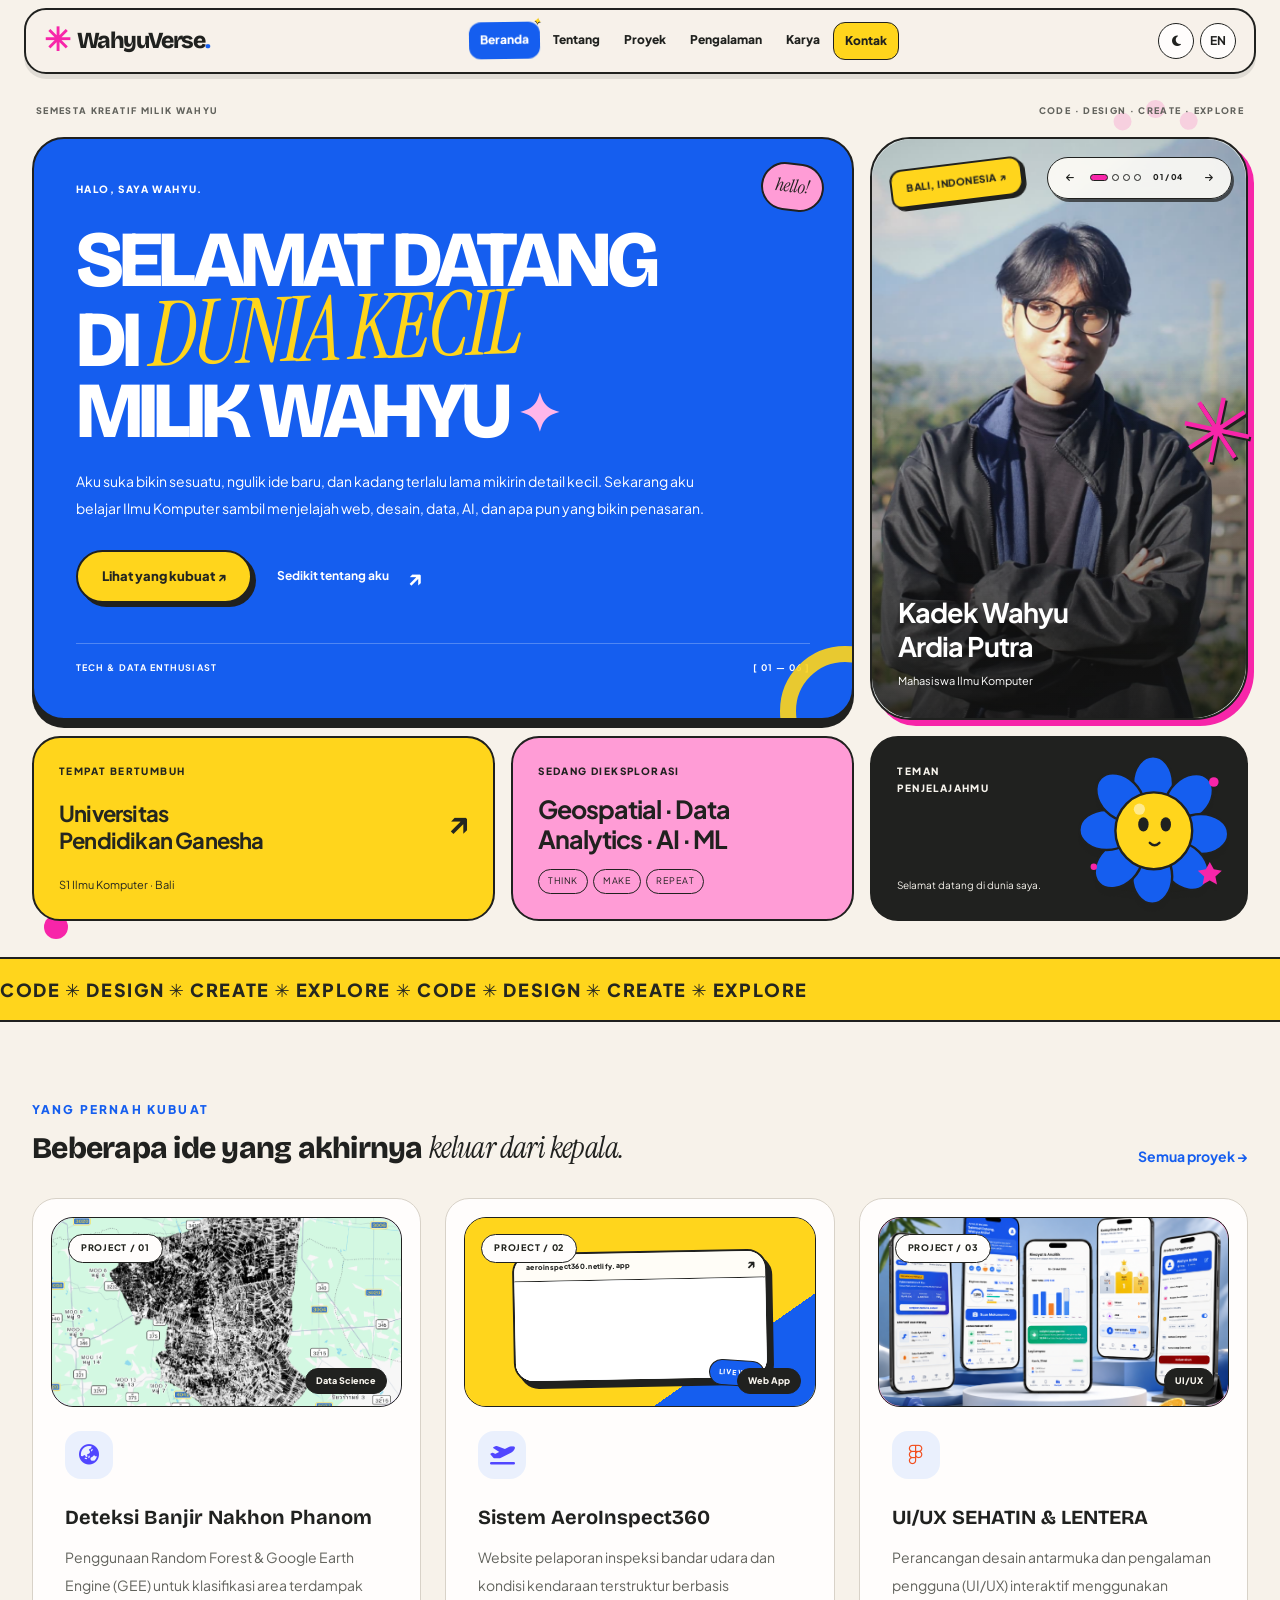
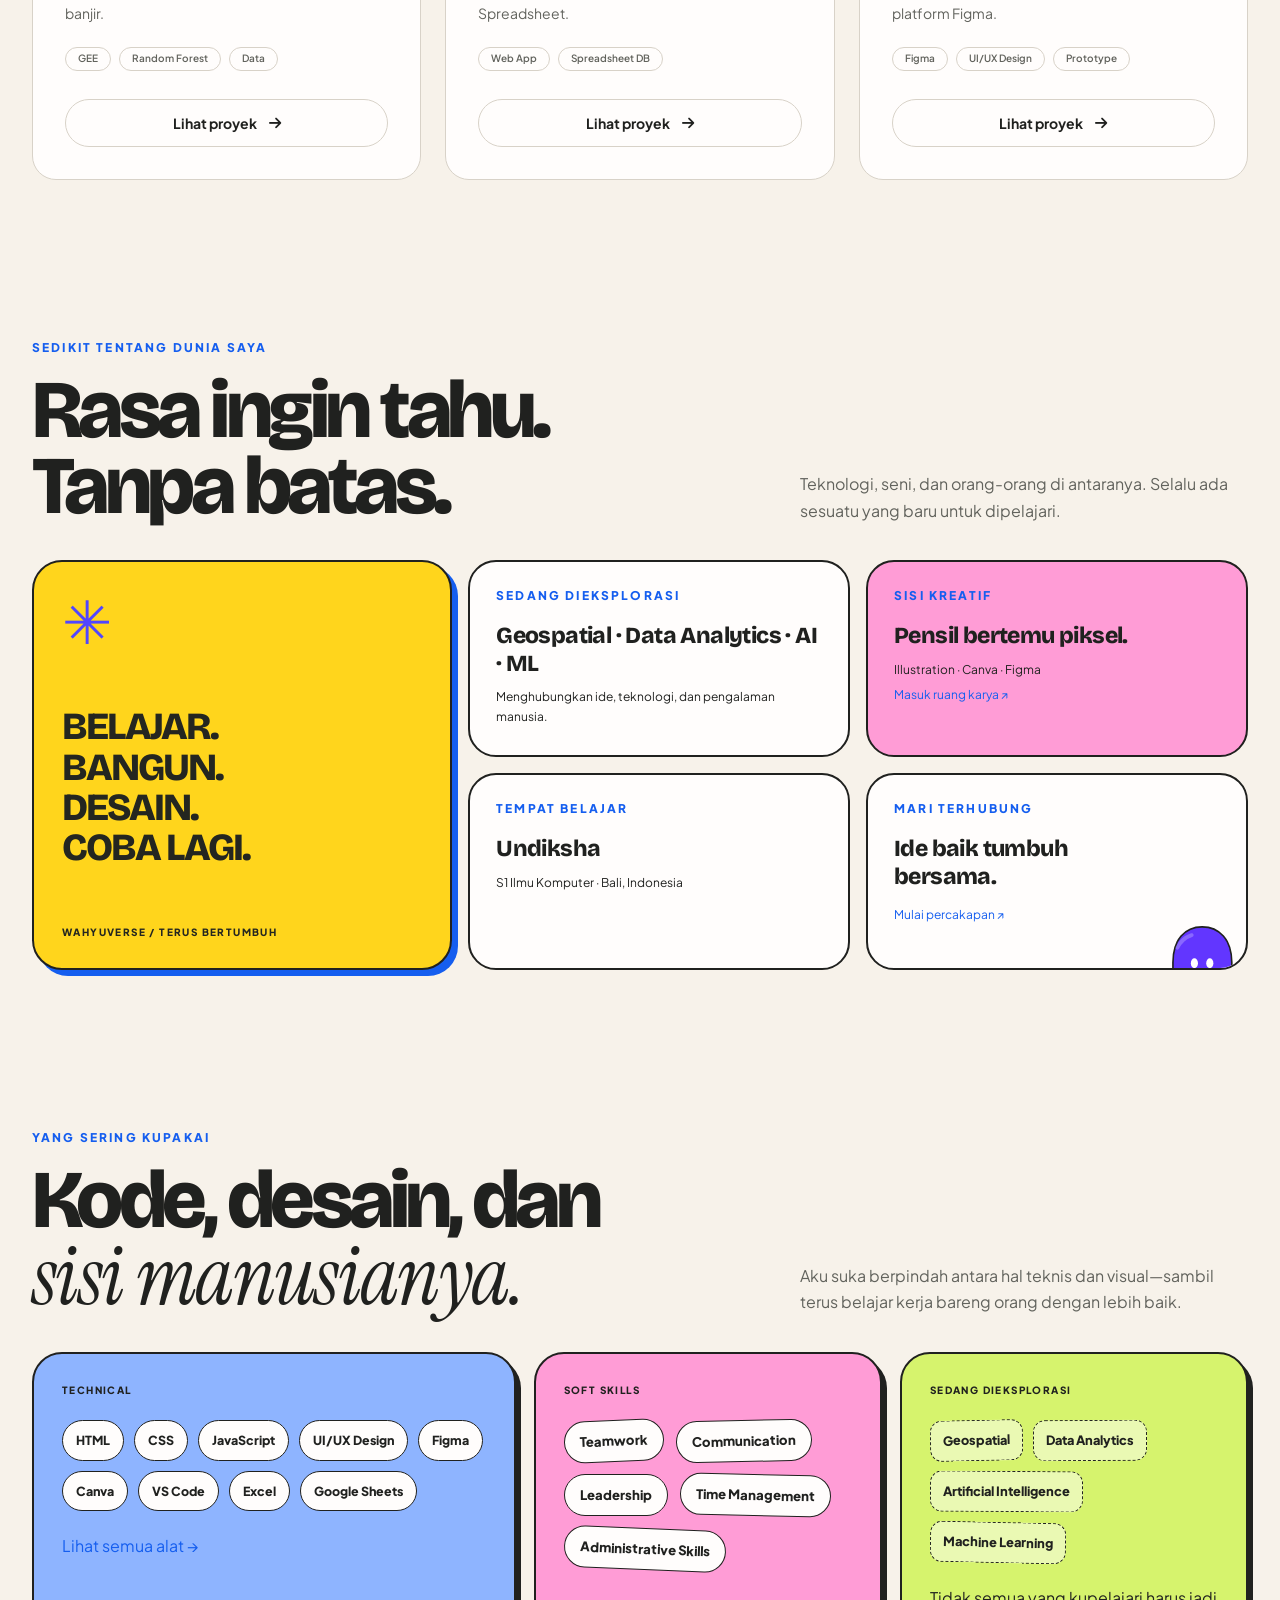
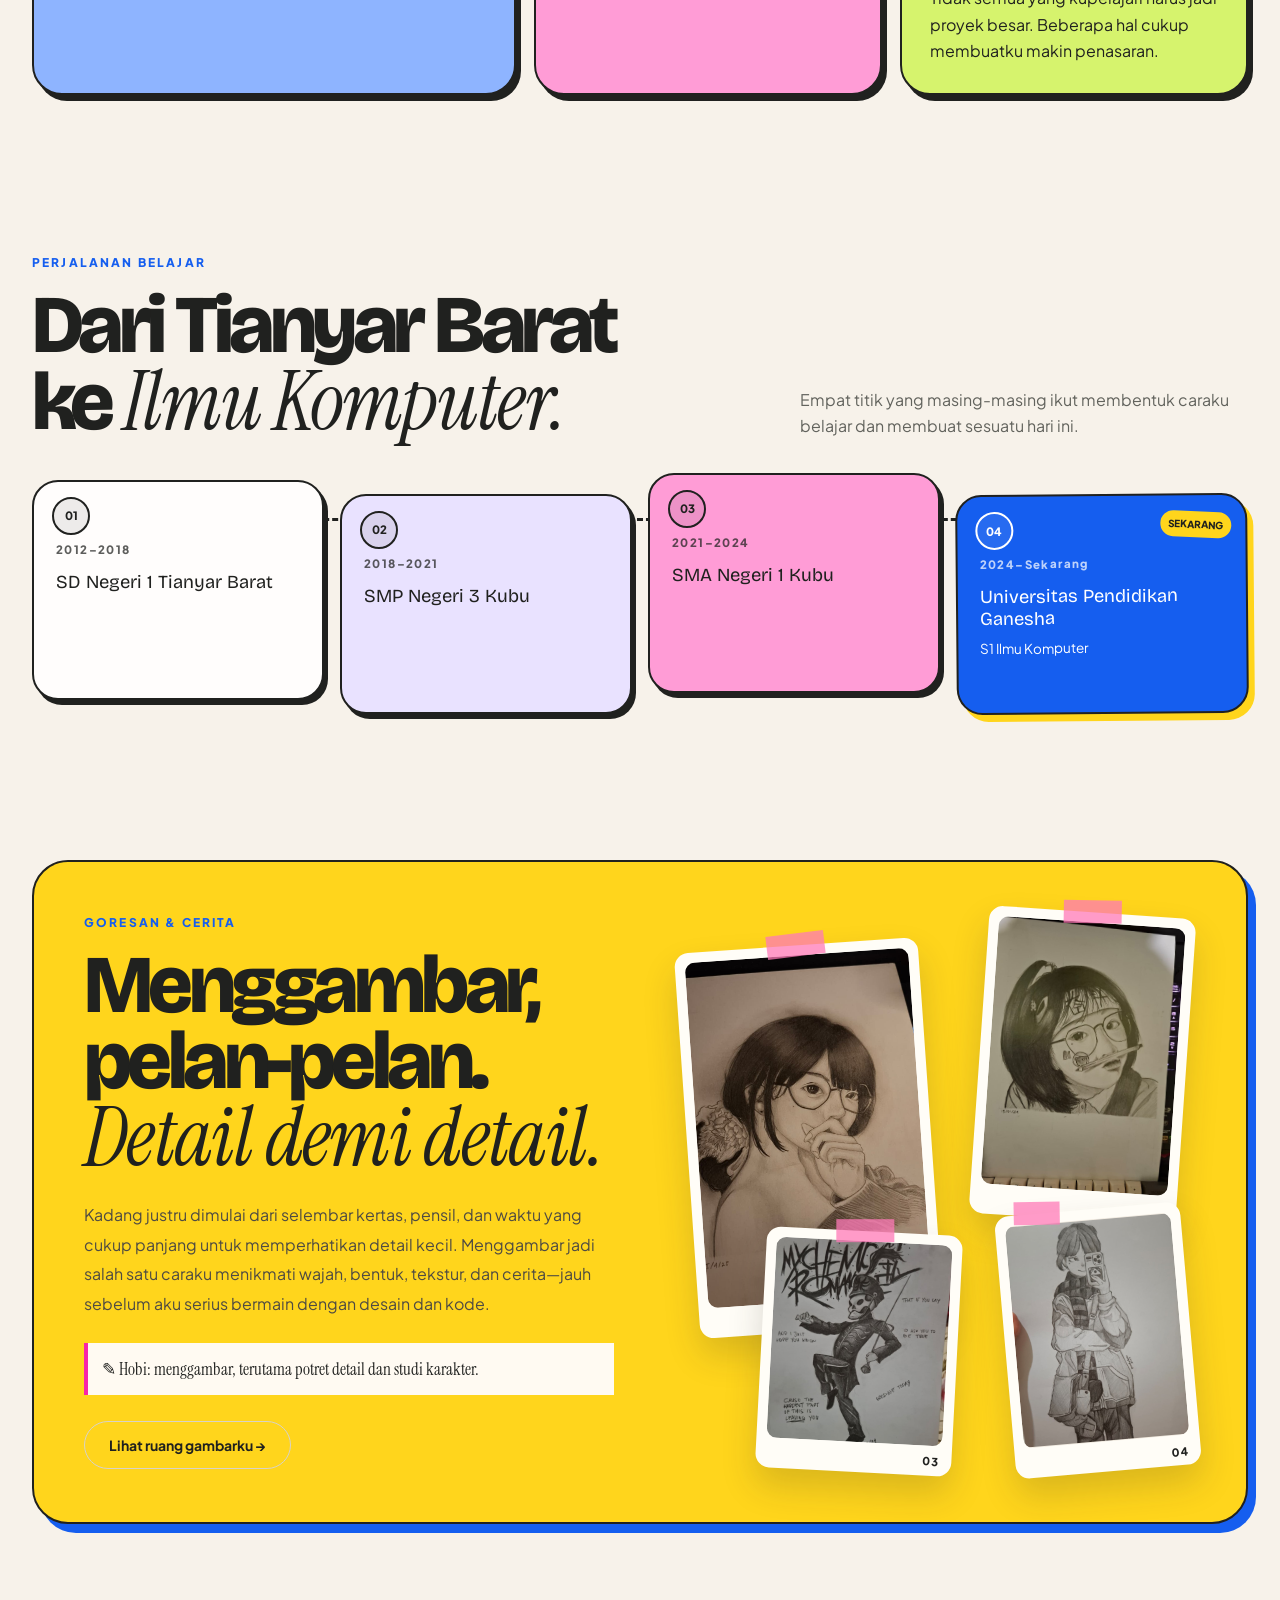
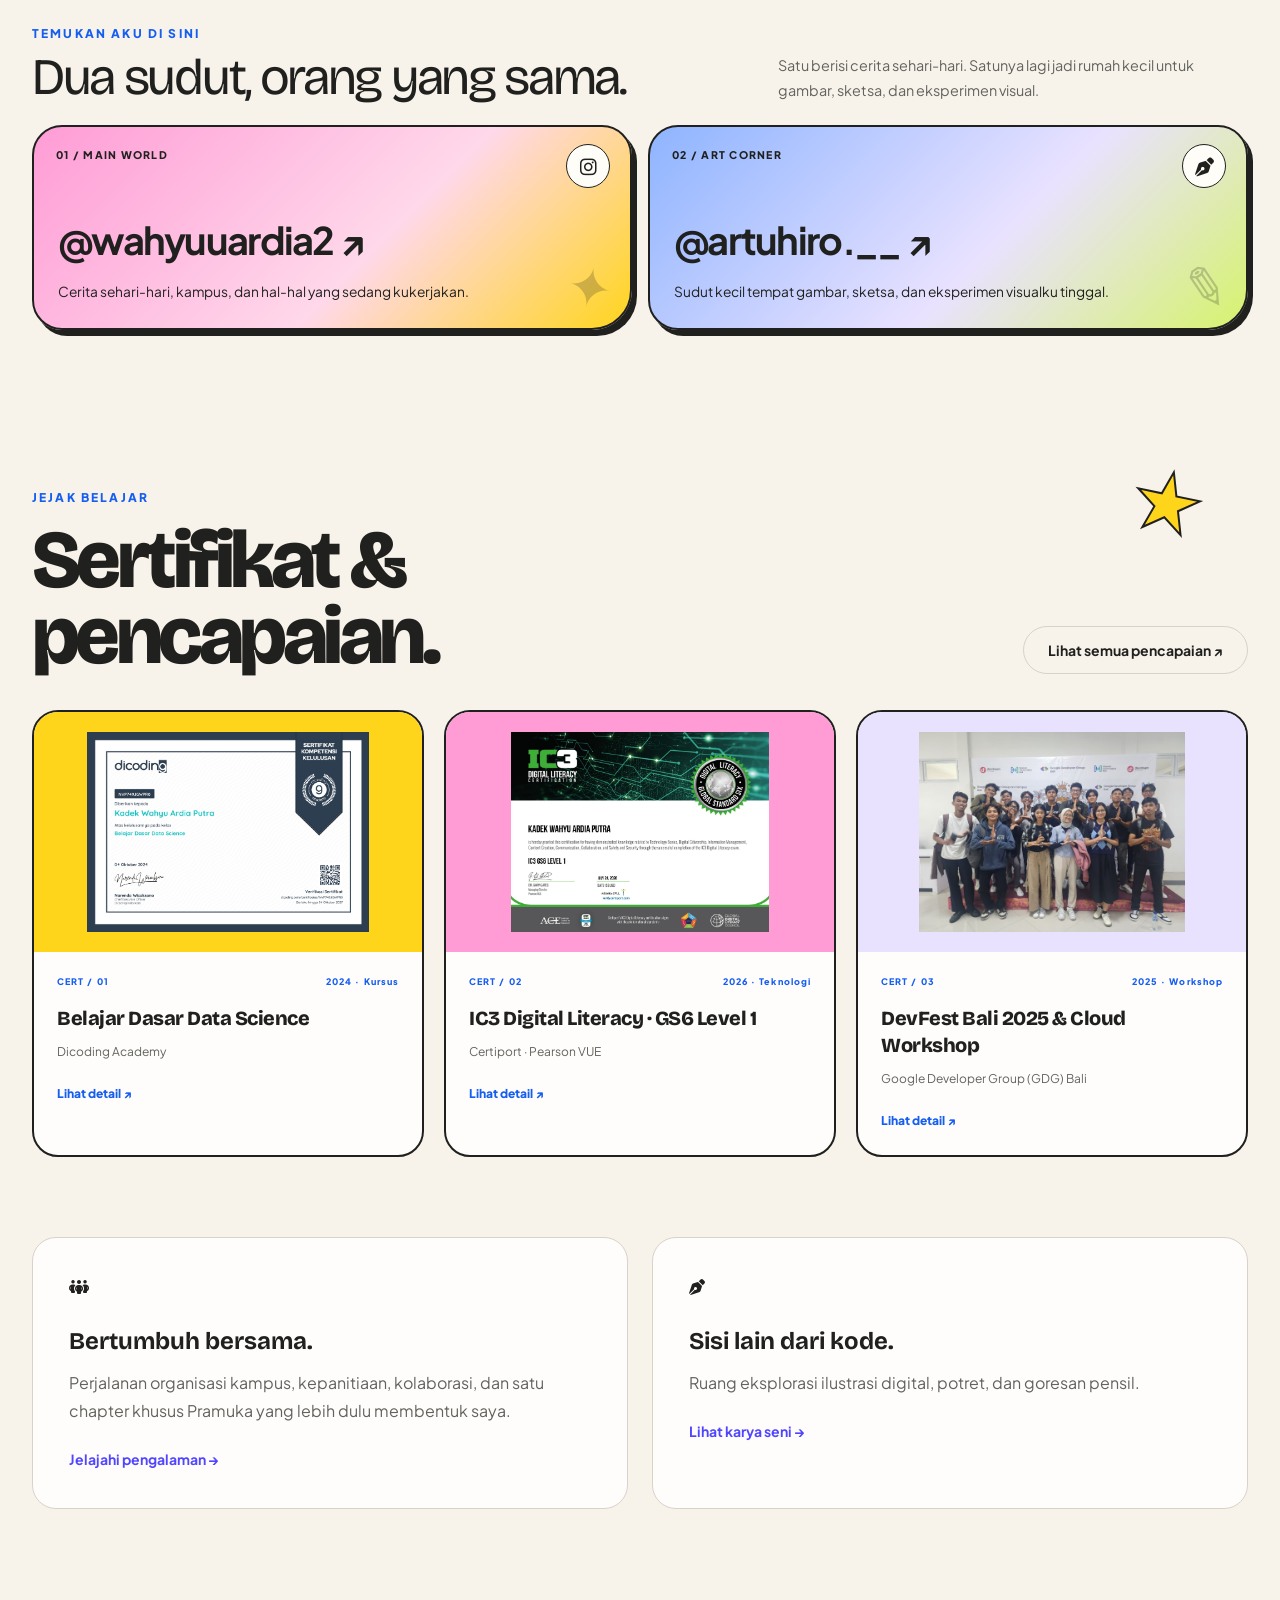
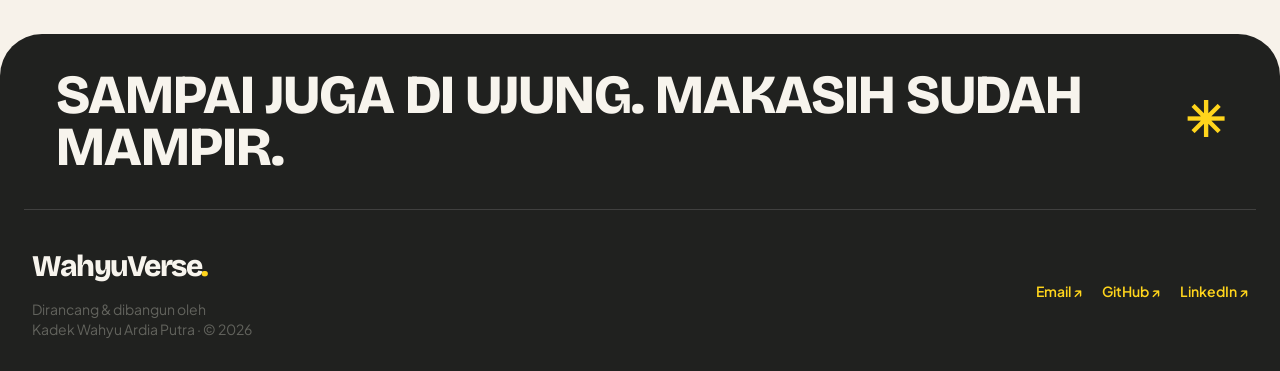
==== commit 93870bdd: "Move WahyuVerse project to repository root" ====
--- a/index.html
+++ b/index.html
@@ -1,1467 +1,319 @@
 <!DOCTYPE html>
-<html lang="id" style="scroll-behavior: smooth;">
+
+<html lang="id">
 <head>
-    <meta charset="UTF-8">
-    <meta name="viewport" content="width=device-width, initial-scale=1.0">
-    <title>Kadek Wahyu Ardia Putra | Portfolio</title>
-    <link href="https://fonts.googleapis.com/css2?family=Plus+Jakarta+Sans:wght@300;400;500;600;700;800&display=swap" rel="stylesheet">
-    <link rel="stylesheet" href="https://cdnjs.cloudflare.com/ajax/libs/font-awesome/6.4.0/css/all.min.css">
-    <style>
-        /* --- CSS Variables untuk Light & Dark Mode --- */
-        :root {
-            --bg-color: #ffffff;
-            --surface-color: #f8fafc;
-            --card-bg: #ffffff;
-            --text-primary: #0f172a;
-            --text-secondary: #475569;
-            --accent-1: #3b82f6; 
-            --accent-2: #8b5cf6; 
-            --border-color: #e2e8f0;
-            --nav-bg: rgba(255, 255, 255, 0.85);
-            --glass-bg: rgba(255, 255, 255, 0.65);
-            /* Exhibition section stays dark for immersive feel */
-            --gallery-bg: #0f172a; 
-            --exhibition-bg: #050b14; 
-        }
+<meta charset="utf-8"/>
+<meta content="width=device-width, initial-scale=1.0" name="viewport"/>
+<meta content="Portofolio Kadek Wahyu Ardia Putra — mahasiswa Ilmu Komputer Undiksha. Eksplorasi Data Science, AI, UI/UX, organisasi, dan karya seni." name="description"/>
+<meta content="light dark" name="color-scheme"/>
+<title>Beranda | WahyuVerse.</title>
+<script src="assets/js/theme-init.js">
+</script>
+<link href="assets/favicon.svg" rel="icon" type="image/svg+xml"/>
+<link href="https://fonts.googleapis.com" rel="preconnect"/>
+<link crossorigin="" href="https://fonts.gstatic.com" rel="preconnect"/>
+<link href="https://fonts.googleapis.com/css2?family=Bricolage+Grotesque:opsz,wght@12..96,500;12..96,600;12..96,700;12..96,800&amp;family=Instrument+Serif:ital@0;1&amp;family=Plus+Jakarta+Sans:wght@400;500;600;700;800&amp;display=swap" rel="stylesheet"/>
+<link href="assets/vendor/fontawesome/css/all.min.css" rel="stylesheet"/>
+<link href="assets/css/style.css" rel="stylesheet"/>
+<script defer="" src="assets/js/data.js">
+</script><script defer="" src="assets/js/collections.js"></script>
+<script defer="" src="assets/js/media-gallery.js">
+</script>
+<script defer="" src="assets/js/main.js">
+</script>
+<script defer="" src="assets/js/effects.js">
+</script>
+<script defer="" src="assets/js/hero-slider.js"></script>
+<script defer="" src="assets/js/mascots.js"></script></head>
+<body class="min-h-screen bg-base font-sans text-ink antialiased" data-page="index">
+<a class="skip-link" href="#main">
+<span class="tr" data-en="Skip to content">
+    Lewati ke konten
+   </span>
+</a>
+<header class="site-header sticky top-0 z-40">
+<nav aria-label="Navigasi utama" class="site-nav">
+<a aria-label="WahyuVerse" class="brand" href="index.html"><span aria-hidden="true" class="brand-mark">✳</span> WahyuVerse<span class="brand-dot">.</span></a>
+<div class="nav-menu flex w-full flex-col order-last lg:order-none lg:w-auto lg:flex-row" id="navMenu">
+<a aria-current="page" class="nav-link" href="index.html">
+<span class="tr" data-en="Home">
+       Beranda
+      </span>
+</a>
+<a class="nav-link" href="tentang.html">
+<span class="tr" data-en="About">
+       Tentang
+      </span>
+</a>
+<a class="nav-link" href="proyek.html">
+<span class="tr" data-en="Projects">
+       Proyek
+      </span>
+</a>
+<a class="nav-link" href="pengalaman.html">
+<span class="tr" data-en="Experience">
+       Pengalaman
+      </span>
+</a>
+<a class="nav-link" href="galeri.html">
+<span class="tr" data-en="Creative Works">Karya</span>
+</a>
+<a class="nav-link nav-contact" href="kontak.html">
+<span class="tr" data-en="Contact">
+       Kontak
+      </span>
+</a>
+</div>
+<div class="nav-actions">
+<button aria-label="Aktifkan mode gelap" aria-pressed="false" class="icon-button" id="themeToggle" type="button">
+<i aria-hidden="true" class="fa-solid fa-moon">
+</i>
+</button>
+<button aria-label="Switch to English" class="icon-button text-xs font-bold" id="langToggle" type="button">
+      EN
+     </button>
+<button aria-controls="navMenu" aria-expanded="false" aria-label="Buka menu" class="icon-button lg:hidden" hidden="" id="menuToggle" type="button">
+<i aria-hidden="true" class="fa-solid fa-bars">
+</i>
+</button>
+</div>
+</nav>
+</header>
+<main id="main" tabindex="-1">
+<section class="verse-hero section-shell"><div class="hero-topline"><span><span class="tr" data-en="A CREATIVE UNIVERSE BY WAHYU">SEMESTA KREATIF MILIK WAHYU</span></span><span>CODE · DESIGN · CREATE · EXPLORE</span></div><div class="hero-bento"><div class="hero-statement"><p class="micro"><span class="tr" data-en="HI, I’M WAHYU.">HALO, SAYA WAHYU.</span></p><h1><span class="tr" data-en='WELCOME TO&lt;br&gt;&lt;span class="hero-lettering"&gt;Wahyu’s&lt;/span&gt; LITTLE&lt;br&gt;CORNER OF THE WEB&lt;span class="hero-spark" aria-hidden="true"&gt;✦&lt;/span&gt;'>SELAMAT DATANG<br/>DI <span class="hero-lettering">dunia kecil</span><br/>MILIK WAHYU<span aria-hidden="true" class="hero-spark">✦</span></span></h1><p class="hero-description"><span class="tr" data-en="I like making things, trying new ideas, and occasionally spending way too much time on tiny details. I study Computer Science while exploring web, design, data, AI, and whatever makes me curious next.">Aku suka bikin sesuatu, ngulik ide baru, dan kadang terlalu lama mikirin detail kecil. Sekarang aku belajar Ilmu Komputer sambil menjelajah web, desain, data, AI, dan apa pun yang bikin penasaran.</span></p><div class="hero-buttons"><a class="btn-lime" href="proyek.html"><span class="tr" data-en="See what I’ve made ↗">Lihat yang kubuat ↗</span></a><a class="hero-about" href="tentang.html"><span class="tr" data-en="A bit about me">Sedikit tentang aku</span> <span aria-hidden="true">↗</span></a></div><div class="hero-bottom"><span>TECH &amp; DATA ENTHUSIAST</span><span aria-hidden="true">[ 01 — 06 ]</span></div></div><div class="hero-portrait" data-hero-slider>
+  <div class="hero-photo-stage" aria-live="off">
+    <img class="hero-slide is-active" data-hero-image="a" alt="Kadek Wahyu Ardia Putra di Bali" decoding="async" fetchpriority="high" height="1280" src="images/WhatsApp Image 2026-08-24 at 10.10.30 PM.jpeg" width="1280"/>
+    <img class="hero-slide" data-hero-image="b" alt="" decoding="async" height="1280" width="960"/>
+  </div>
+  <span class="portrait-sticker">BALI, INDONESIA ↗</span>
+  <div class="portrait-name"><strong>Kadek Wahyu<br/>Ardia Putra</strong><span><span class="tr" data-en="Computer Science Student">Mahasiswa Ilmu Komputer</span></span></div>
+  <span aria-hidden="true" class="portrait-star">✳</span>
+  <div class="hero-photo-controls" aria-label="Kontrol foto beranda" data-aria-id="Kontrol foto beranda" data-aria-en="Homepage photo controls">
+    <button class="hero-photo-arrow" type="button" data-hero-prev aria-label="Foto sebelumnya" data-aria-id="Foto sebelumnya" data-aria-en="Previous photo"><i class="fa-solid fa-arrow-left" aria-hidden="true"></i></button>
+    <div class="hero-photo-dots" data-hero-dots aria-label="Pilih foto" data-aria-id="Pilih foto" data-aria-en="Choose photo"></div>
+    <span class="hero-photo-count" data-hero-count>01 / 04</span>
+    <button class="hero-photo-arrow" type="button" data-hero-next aria-label="Foto berikutnya" data-aria-id="Foto berikutnya" data-aria-en="Next photo"><i class="fa-solid fa-arrow-right" aria-hidden="true"></i></button>
+  </div>
+</div><div class="hero-study"><span class="micro"><span class="tr" data-en="WHERE I GROW">TEMPAT BERTUMBUH</span></span><strong>Universitas<br/>Pendidikan Ganesha<span aria-hidden="true">↗</span></strong><span><span class="tr" data-en="Computer Science · Bali">S1 Ilmu Komputer · Bali</span></span></div><div class="hero-explore"><span class="micro"><span class="tr" data-en="CURRENTLY EXPLORING">SEDANG DIEKSPLORASI</span></span><strong>Geospatial · Data Analytics · AI · ML</strong><div class="orbit-tags"><span>THINK</span><span>MAKE</span><span>REPEAT</span></div></div><div class="hero-guide"><span class="micro"><span class="tr" data-en="YOUR EXPLORING BUDDY">TEMAN PENJELAJAHMU</span></span><div aria-hidden="true" class="verse-mascot mascot-hero" data-mascot="hero"></div><span class="guide-caption"><span class="tr" data-en="Welcome to my little universe.">Selamat datang di dunia saya.</span></span></div></div></section><div aria-hidden="true" class="verse-ribbon"><span>CODE ✳ DESIGN ✳ CREATE ✳ EXPLORE ✳ CODE ✳ DESIGN ✳ CREATE ✳ EXPLORE</span></div>
+<section class="section-shell selected-section">
+<div class="mb-8 flex flex-wrap items-end justify-between gap-4">
+<div>
+<p class="eyebrow"><span class="tr" data-en="THINGS I’VE MADE">YANG PERNAH KUBUAT</span></p>
+<h2 class="mt-3 text-3xl font-extrabold tracking-tight section-title"><span class="tr" data-en="A few ideas that &lt;em class=&quot;editorial-serif&quot;&gt;escaped my head.&lt;/em&gt;">Beberapa ide yang akhirnya <em class="editorial-serif">keluar dari kepala.</em></span></h2>
+</div>
+<a class="text-link text-sm font-bold" href="proyek.html">
+<span class="tr" data-en="All projects →">
+       Semua proyek →
+      </span>
+</a>
+</div>
+<div class="grid gap-6 md:grid-cols-2 xl:grid-cols-3">
+<article class="project-card group flex min-w-0 flex-col rounded-3xl border border-line bg-card p-6 transition duration-300 hover:-translate-y-1 hover:border-blue-400 hover:shadow-xl hover:shadow-blue-500/5 sm:p-8" data-category="data" data-cursor="view" data-project="proj1"><div class="project-preview"><span class="project-number">PROJECT / 01</span><img alt="Deteksi Banjir Nakhon Phanom" decoding="async" height="450" loading="lazy" src="images/image_1a5e6a.png" width="720"/><span class="project-category">Data Science</span></div>
+<div class="mb-6 flex items-center justify-between">
+<span class="flex size-12 items-center justify-center rounded-2xl bg-blue-500/10 text-xl text-blue-600">
+<i class="fa-solid fa-earth-asia">
+</i>
+</span>
+</div>
+<h3 class="tr text-xl font-bold leading-7" data-en="Nakhon Phanom Flood Detection">
+       Deteksi Banjir Nakhon Phanom
+      </h3>
+<p class="tr mt-3 flex-1 text-sm leading-7 text-muted" data-en="Using Random Forest &amp; Google Earth Engine (GEE) to classify flood-affected areas.">
+       Penggunaan Random Forest &amp; Google Earth Engine (GEE) untuk klasifikasi area terdampak banjir.
+      </p>
+<div class="mb-7 mt-5 flex flex-wrap gap-2">
+<span class="tag">
+        GEE
+       </span>
+<span class="tag">
+        Random Forest
+       </span>
+<span class="tag">
+        Data
+       </span>
+</div>
+<a class="btn-secondary" data-cursor="view" href="proyek.html#proj1">
+<span class="tr" data-en="View project">
+        Lihat proyek
+       </span>
+<i aria-hidden="true" class="fa-solid fa-arrow-right">
+</i>
+</a>
+</article>
+<article class="project-card group flex min-w-0 flex-col rounded-3xl border border-line bg-card p-6 transition duration-300 hover:-translate-y-1 hover:border-blue-400 hover:shadow-xl hover:shadow-blue-500/5 sm:p-8" data-category="web" data-cursor="view" data-project="proj2"><div class="project-preview aero-project-preview"><span class="project-number">PROJECT / 02</span><div class="aero-live-canvas" aria-label="Preview website AeroInspect360"><div class="aero-browser"><div class="aero-browser-bar"><span class="aero-browser-title">aeroinspect360.netlify.app</span><span class="aero-browser-arrow" aria-hidden="true">↗</span></div><div class="aero-browser-screen"><iframe src="https://aeroinspect360.netlify.app/" title="AeroInspect360 website preview" loading="lazy" tabindex="-1" aria-hidden="true"></iframe><div class="aero-preview-fallback"><i class="fa-solid fa-plane-departure" aria-hidden="true"></i><strong>AeroInspect360</strong><span class="tr" data-en="Live website preview">Preview website asli</span></div></div></div><span class="aero-mini-sticker">LIVE WEB</span></div><span class="project-category">Web App</span></div>
+<div class="mb-6 flex items-center justify-between">
+<span class="flex size-12 items-center justify-center rounded-2xl bg-blue-500/10 text-xl text-blue-600">
+<i class="fa-solid fa-plane-departure">
+</i>
+</span>
+</div>
+<h3 class="tr text-xl font-bold leading-7" data-en="Sistem AeroInspect360">
+       Sistem AeroInspect360
+      </h3>
+<p class="tr mt-3 flex-1 text-sm leading-7 text-muted" data-en="Airport inspection reporting website and structured vehicle condition database using Spreadsheet.">
+       Website pelaporan inspeksi bandar udara dan kondisi kendaraan terstruktur berbasis Spreadsheet.
+      </p>
+<div class="mb-7 mt-5 flex flex-wrap gap-2">
+<span class="tag">
+        Web App
+       </span>
+<span class="tag">
+        Spreadsheet DB
+       </span>
+</div>
+<a class="btn-secondary" data-cursor="view" href="proyek.html#proj2">
+<span class="tr" data-en="View project">
+        Lihat proyek
+       </span>
+<i aria-hidden="true" class="fa-solid fa-arrow-right">
+</i>
+</a>
+</article>
+<article class="project-card group flex min-w-0 flex-col rounded-3xl border border-line bg-card p-6 transition duration-300 hover:-translate-y-1 hover:border-blue-400 hover:shadow-xl hover:shadow-blue-500/5 sm:p-8" data-category="design" data-cursor="view" data-project="proj3"><div class="project-preview"><span class="project-number">PROJECT / 03</span><img alt="UI/UX SEHATIN &amp; LENTERA" decoding="async" height="450" loading="lazy" src="images/mockup fix.png" width="720"/><span class="project-category">UI/UX</span></div>
+<div class="mb-6 flex items-center justify-between">
+<span class="flex size-12 items-center justify-center rounded-2xl bg-blue-500/10 text-xl text-blue-600">
+<i class="fa-brands fa-figma" style="color: #f24e1e;">
+</i>
+</span>
+</div>
+<h3 class="tr text-xl font-bold leading-7" data-en="SEHATIN &amp; LENTERA UI/UX">
+       UI/UX SEHATIN &amp; LENTERA
+      </h3>
+<p class="tr mt-3 flex-1 text-sm leading-7 text-muted" data-en="Interactive user interface (UI) and user experience (UX) design using Figma.">
+       Perancangan desain antarmuka dan pengalaman pengguna (UI/UX) interaktif menggunakan platform Figma.
+      </p>
+<div class="mb-7 mt-5 flex flex-wrap gap-2">
+<span class="tag">
+        Figma
+       </span>
+<span class="tag">
+        UI/UX Design
+       </span>
+<span class="tag">
+        Prototype
+       </span>
+</div>
+<a class="btn-secondary" data-cursor="view" href="proyek.html#proj3">
+<span class="tr" data-en="View project">
+        Lihat proyek
+       </span>
+<i aria-hidden="true" class="fa-solid fa-arrow-right">
+</i>
+</a>
+</article>
+</div>
+</section><section class="section-shell personal-section"><div class="section-intro"><div><p class="eyebrow"><span class="tr" data-en="A LITTLE ABOUT MY WORLD">SEDIKIT TENTANG DUNIA SAYA</span></p><h2 class="section-title"><span class="tr" data-en="Curiosity.&lt;br&gt;Without limits.">Rasa ingin tahu.<br/>Tanpa batas.</span></h2></div><p class="text-muted max-w-md"><span class="tr" data-en="Technology, art, and the people in between. There is always something new to learn.">Teknologi, seni, dan orang-orang di antaranya. Selalu ada sesuatu yang baru untuk dipelajari.</span></p></div><div class="personal-grid"><article class="personal-manifesto"><span aria-hidden="true" class="manifesto-star">✳</span><h3><span class="tr" data-en="LEARN.&lt;br&gt;BUILD.&lt;br&gt;DESIGN.&lt;br&gt;REPEAT.">BELAJAR.<br/>BANGUN.<br/>DESAIN.<br/>COBA LAGI.</span></h3><span class="micro"><span class="tr" data-en="WAHYUVERSE / ALWAYS IN PROGRESS">WAHYUVERSE / TERUS BERTUMBUH</span></span></article><article class="personal-card"><p class="eyebrow"><span class="tr" data-en="CURRENTLY EXPLORING">SEDANG DIEKSPLORASI</span></p><h3>Geospatial · Data Analytics · AI · ML</h3><p><span class="tr" data-en="Connecting ideas, technology, and human experiences.">Menghubungkan ide, teknologi, dan pengalaman manusia.</span></p></article><article class="personal-card personal-lilac"><p class="eyebrow"><span class="tr" data-en="THE CREATIVE SIDE">SISI KREATIF</span></p><h3><span class="tr" data-en="Pencils meet pixels.">Pensil bertemu piksel.</span></h3><p>Illustration · Canva · Figma</p><a class="text-link" href="galeri.html"><span class="tr" data-en="Enter the creative room ↗">Masuk ruang karya ↗</span></a></article><article class="personal-card"><p class="eyebrow"><span class="tr" data-en="WHERE I LEARN">TEMPAT BELAJAR</span></p><h3>Undiksha</h3><p><span class="tr" data-en="Computer Science · Bali, Indonesia">S1 Ilmu Komputer · Bali, Indonesia</span></p></article><article class="personal-card peek-card"><p class="eyebrow"><span class="tr" data-en="LET’S CONNECT">MARI TERHUBUNG</span></p><h3><span class="tr" data-en="Good ideas grow together.">Ide baik tumbuh bersama.</span></h3><a class="text-link" href="kontak.html"><span class="tr" data-en="Start a conversation ↗">Mulai percakapan ↗</span></a><div aria-hidden="true" class="verse-mascot mascot-peek" data-mascot="peek"></div></article></div></section>
+<section class="section-shell skills-story" id="skillsPreview">
+  <div class="section-intro"><div><p class="eyebrow"><span class="tr" data-en="WHAT I WORK WITH">YANG SERING KUPAKAI</span></p><h2 class="section-title"><span class="tr" data-en="Code, design, and the&lt;br&gt;&lt;em class=&quot;editorial-serif&quot;&gt;human side.&lt;/em&gt;">Kode, desain, dan<br><em class="editorial-serif">sisi manusianya.</em></span></h2></div><p class="max-w-md text-muted"><span class="tr" data-en="I enjoy moving between technical work and visual thinking — then learning how to collaborate better along the way.">Aku suka berpindah antara hal teknis dan visual—sambil terus belajar kerja bareng orang dengan lebih baik.</span></p></div>
+  <div class="skills-story-grid">
+    <article class="skills-color-block skill-blue"><span class="micro">TECHNICAL</span><div class="skill-cloud"><span>HTML</span><span>CSS</span><span>JavaScript</span><span>UI/UX Design</span><span>Figma</span><span>Canva</span><span>VS Code</span><span>Excel</span><span>Google Sheets</span></div><a class="text-link" href="tentang.html#skills"><span class="tr" data-en="See all tools →">Lihat semua alat →</span></a></article>
+    <article class="skills-color-block skill-pink"><span class="micro">SOFT SKILLS</span><div class="soft-skill-orbit" data-soft-skills></div></article>
+    <article class="skills-color-block skill-lime"><span class="micro"><span class="tr" data-en="CURRENTLY EXPLORING">SEDANG DIEKSPLORASI</span></span><div class="explore-cloud" data-exploring></div><p class="tr" data-en="Not everything I learn needs to become a huge project. Some things simply make me more curious.">Tidak semua yang kupelajari harus jadi proyek besar. Beberapa hal cukup membuatku makin penasaran.</p></article>
+  </div>
+</section>
+<section class="section-shell education-section" id="education">
+  <div class="section-intro"><div><p class="eyebrow"><span class="tr" data-en="LEARNING JOURNEY">PERJALANAN BELAJAR</span></p><h2 class="section-title"><span class="tr" data-en="From Tianyar Barat&lt;br&gt;to &lt;em class=&quot;editorial-serif&quot;&gt;Computer Science.&lt;/em&gt;">Dari Tianyar Barat<br>ke <em class="editorial-serif">Ilmu Komputer.</em></span></h2></div><p class="max-w-md text-muted"><span class="tr" data-en="Four stops, each adding a different piece to how I learn and create today.">Empat titik yang masing-masing ikut membentuk caraku belajar dan membuat sesuatu hari ini.</span></p></div>
+  <div class="education-route" data-education-journey></div>
+</section>
+<section class="section-shell sketchbook-section" id="goresan-cerita">
+  <div class="sketchbook-layout">
+    <div class="sketchbook-copy"><p class="eyebrow"><span class="tr" data-en="LINES &amp; STORIES">GORESAN &amp; CERITA</span></p><h2 class="section-title sketchbook-title"><span class="tr" data-en="Drawing,&lt;br&gt;slowly.&lt;br&gt;&lt;em class=&quot;editorial-serif&quot;&gt;Detail by detail.&lt;/em&gt;">Menggambar,<br>pelan-pelan.<br><em class="editorial-serif">Detail demi detail.</em></span></h2><p class="tr" data-en="Sometimes it begins with paper, a pencil, and enough time to notice the little details. Drawing has always been one of my ways to explore faces, shapes, textures, and stories — long before I got serious about design and code.">Kadang justru dimulai dari selembar kertas, pensil, dan waktu yang cukup panjang untuk memperhatikan detail kecil. Menggambar jadi salah satu caraku menikmati wajah, bentuk, tekstur, dan cerita—jauh sebelum aku serius bermain dengan desain dan kode.</p><p class="hobby-note"><span aria-hidden="true">✎</span> <span class="tr" data-en="Hobby: drawing, especially detailed portraits and character studies.">Hobi: menggambar, terutama potret detail dan studi karakter.</span></p><a class="btn-secondary" href="galeri.html#drawing-room"><span class="tr" data-en="See my drawing room →">Lihat ruang gambarku →</span></a></div>
+    <div class="sketch-collage" data-featured-drawings></div>
+  </div>
+</section>
+<section class="section-shell social-extension" id="find-me-online">
+  <div class="social-extension-head"><div><p class="eyebrow"><span class="tr" data-en="FIND ME ONLINE">TEMUKAN AKU DI SINI</span></p><h2><span class="tr" data-en="Two corners, same person.">Dua sudut, orang yang sama.</span></h2></div><p class="tr" data-en="One is my everyday world. The other is where sketches and visual experiments get their own little space.">Satu berisi cerita sehari-hari. Satunya lagi jadi rumah kecil untuk gambar, sketsa, dan eksperimen visual.</p></div>
+  <div class="social-card-grid">
+    <a class="social-world-card social-main" href="https://www.instagram.com/wahyuuardia2?stkn=MXVwYnJjODRheng4dA==" target="_blank" rel="noopener noreferrer">
+      <span class="social-index">01 / MAIN WORLD</span><span class="social-icon" aria-hidden="true"><i class="fa-brands fa-instagram"></i></span>
+      <strong>@wahyuuardia2 <span aria-hidden="true">↗</span></strong>
+      <p><span class="tr" data-en="Daily life, campus, and everything in between.">Cerita sehari-hari, kampus, dan hal-hal yang sedang kukerjakan.</span></p><span class="social-doodle" aria-hidden="true">✦</span>
+    </a>
+    <a class="social-world-card social-art" href="https://www.instagram.com/artuhiro.__?stkn=MTJpcnc0NHF0MHRhMA==" target="_blank" rel="noopener noreferrer">
+      <span class="social-index">02 / ART CORNER</span><span class="social-icon" aria-hidden="true"><i class="fa-solid fa-pen-nib"></i></span>
+      <strong>@artuhiro.__ <span aria-hidden="true">↗</span></strong>
+      <p><span class="tr" data-en="A smaller corner for drawings, sketches, and visual experiments.">Sudut kecil tempat gambar, sketsa, dan eksperimen visualku tinggal.</span></p><span class="social-doodle" aria-hidden="true">✎</span>
+    </a>
+  </div>
+</section>
+<section class="section-shell certificates-section" id="featuredAchievements"><div class="section-intro"><div><p class="eyebrow"><span class="tr" data-en="LEARNING MILESTONES">JEJAK BELAJAR</span></p><h2 class="section-title"><span class="tr" data-en="Certificates &amp;amp;&lt;br&gt;milestones.">Sertifikat &amp;<br/>pencapaian.</span></h2></div><a class="btn-secondary" href="pengalaman.html#certificates"><span class="tr" data-en="View all achievements ↗">Lihat semua pencapaian ↗</span></a></div><div class="certificate-grid certificate-carousel" data-certificates="featured"></div><noscript><p><span class="tr" data-en="Enable JavaScript to explore the certificate archive.">Aktifkan JavaScript untuk menjelajahi arsip sertifikat.</span></p></noscript></section>
+<section class="section-shell pt-0">
+<div class="grid gap-6 md:grid-cols-2">
+<a class="feature-panel" href="pengalaman.html">
+<i aria-hidden="true" class="fa-solid fa-people-group">
+</i>
+<h2 class="tr mt-6 text-2xl font-bold" data-en="Growing together.">
+       Bertumbuh bersama.
+      </h2>
+<p class="tr mt-3 leading-7 text-muted" data-en="A journey through campus organizations, committees, collaboration, and a scouting chapter that came before campus.">
+       Perjalanan organisasi kampus, kepanitiaan, kolaborasi, dan satu chapter khusus Pramuka yang lebih dulu membentuk saya.
+      </p>
+<span class="mt-6 inline-block text-sm font-bold text-blue-600">
+<span class="tr" data-en="Explore experience →">
+        Jelajahi pengalaman →
+       </span>
+</span>
+</a>
+<a class="feature-panel" href="galeri.html">
+<i aria-hidden="true" class="fa-solid fa-pen-nib">
+</i>
+<h2 class="tr mt-6 text-2xl font-bold" data-en="Beyond the code.">
+       Sisi lain dari kode.
+      </h2>
+<p class="tr mt-3 leading-7 text-muted" data-en="A space for digital illustrations, portraits, and pencil strokes.">
+       Ruang eksplorasi ilustrasi digital, potret, dan goresan pensil.
+      </p>
+<span class="mt-6 inline-block text-sm font-bold text-blue-600">
+<span class="tr" data-en="View artworks →">
+        Lihat karya seni →
+       </span>
+</span>
+</a>
+</div>
+</section>
+</main>
+<footer class="verse-footer"><div class="footer-note"><span class="tr" data-en="You reached the end. Thanks for stopping by.">Sampai juga di ujung. Makasih sudah mampir.</span> <span aria-hidden="true">✳</span></div>
+<div class="mx-auto flex max-w-7xl flex-col gap-6 px-5 py-8 sm:flex-row sm:items-center sm:justify-between sm:px-8">
+<div>
+<a class="footer-brand" href="index.html">WahyuVerse<span class="brand-dot">.</span></a>
+<p class="mt-2 text-sm text-muted"><span class="tr" data-en="Designed &amp;amp; built by">Dirancang &amp; dibangun oleh</span><br/>Kadek Wahyu Ardia Putra · © 2026</p>
+</div>
+<div class="flex flex-wrap gap-5 text-sm font-semibold">
+<a class="text-link" href="mailto:ardiawahyu7@gmail.com">
+      Email ↗
+     </a>
+<a class="text-link" href="https://github.com/HaruHiro123" rel="noopener noreferrer" target="_blank">
+      GitHub ↗
+     </a>
+<a class="text-link" href="https://www.linkedin.com/in/kadek-wahyu-ardia-putra-6b296532b/" rel="noopener noreferrer" target="_blank">
+      LinkedIn ↗
+     </a>
+</div>
+</div>
+</footer>
+<dialog aria-labelledby="modalTitle" class="w-[calc(100%-2rem)] max-w-3xl rounded-3xl border border-line bg-base p-0 text-ink shadow-2xl" id="detailModal">
+<div class="sticky top-0 z-10 flex items-center justify-between gap-4 border-b border-line bg-base px-5 py-4 sm:px-8">
+<span class="eyebrow">
+<span class="tr" data-en="Portfolio detail">
+      Detail portofolio
+     </span>
+</span>
+<button aria-label="Tutup detail" autofocus="" class="icon-button" id="closeModal" type="button">
+<i aria-hidden="true" class="fa-solid fa-xmark">
+</i>
+</button>
+</div>
+<div class="p-5 sm:p-8">
+<div class="mb-6 grid gap-4" id="modalImages">
+</div>
+<h2 class="text-2xl font-extrabold sm:text-3xl" id="modalTitle">
+</h2>
+<div class="detail-copy mt-5 text-muted" id="modalDesc">
+</div>
+<a class="btn-primary mt-6" hidden="" id="modalLink" rel="noopener noreferrer" target="_blank">
+</a>
+</div>
+</dialog>
+</body>
+</html>
 
-        body.dark-theme {
-            --bg-color: #0f172a;
-            --surface-color: #1e293b;
-            --card-bg: #1e293b;
-            --text-primary: #f8fafc;
-            --text-secondary: #94a3b8;
-            --border-color: #334155;
-            --nav-bg: rgba(15, 23, 42, 0.85);
-            --glass-bg: rgba(30, 41, 59, 0.65);
-        }
-
-        * {
-            margin: 0;
-            padding: 0;
-            box-sizing: border-box;
-            font-family: 'Plus Jakarta Sans', sans-serif;
-        }
-
-        body {
-            background-color: var(--bg-color);
-            color: var(--text-primary);
-            line-height: 1.7;
-            overflow-x: hidden;
-            transition: background-color 0.4s ease, color 0.4s ease;
-        }
-
-        /* --- Kursor Animasi Custom --- */
-        .cursor-follower {
-            position: fixed; top: 0; left: 0; width: 35px; height: 35px;
-            background: rgba(59, 130, 246, 0.15); border: 1px solid rgba(59, 130, 246, 0.4);
-            border-radius: 50%; pointer-events: none; z-index: 10000;
-            transform: translate(-50%, -50%);
-            transition: width 0.3s cubic-bezier(0.25, 1, 0.5, 1), height 0.3s cubic-bezier(0.25, 1, 0.5, 1), 
-                        background-color 0.3s ease, border-color 0.3s ease;
-            backdrop-filter: blur(2px); display: none;
-        }
-        @media (pointer: fine) { .cursor-follower { display: block; } }
-
-        /* --- Navbar & Controls --- */
-        nav {
-            position: fixed; top: 0; width: 100%; padding: 1rem 5%;
-            background: var(--nav-bg); backdrop-filter: blur(12px);
-            border-bottom: 1px solid var(--border-color);
-            display: flex; justify-content: space-between; align-items: center; z-index: 1000;
-            transition: background-color 0.4s ease, border-color 0.4s ease;
-        }
-        .logo {
-            font-weight: 800; font-size: 1.5rem;
-            background: linear-gradient(135deg, var(--accent-1), var(--accent-2));
-            -webkit-background-clip: text; -webkit-text-fill-color: transparent;
-        }
-        .nav-right { display: flex; align-items: center; gap: 2rem; }
-        .nav-links { display: flex; gap: 2rem; }
-        .nav-links a {
-            text-decoration: none; color: var(--text-primary); font-weight: 600; 
-            font-size: 0.95rem; position: relative; transition: color 0.3s ease;
-        }
-        .nav-links a::after {
-            content: ''; position: absolute; width: 0; height: 2px; bottom: -4px; left: 0;
-            background: linear-gradient(135deg, var(--accent-1), var(--accent-2)); transition: width 0.3s ease;
-        }
-        .nav-links a:hover { color: var(--accent-1); }
-        .nav-links a:hover::after { width: 100%; }
-
-        /* Controls (Translate & Theme) */
-        .controls-group { display: flex; gap: 12px; align-items: center; }
-        
-        .theme-switch {
-            display: flex; align-items: center; justify-content: center;
-            width: 38px; height: 38px; border-radius: 50%;
-            background: var(--surface-color); border: 1px solid var(--border-color);
-            color: var(--text-secondary); cursor: pointer; transition: all 0.3s;
-        }
-        .theme-switch:hover {
-            color: var(--accent-1); border-color: var(--accent-1);
-            box-shadow: 0 4px 10px rgba(59,130,246,0.1);
-        }
-
-        .lang-switch {
-            display: flex; align-items: center; gap: 8px; font-weight: 700; font-size: 0.85rem;
-            background: var(--surface-color); padding: 6px 12px; border-radius: 50px;
-            border: 1px solid var(--border-color); cursor: pointer; transition: all 0.3s;
-            user-select: none;
-        }
-        .lang-switch:hover { border-color: var(--accent-1); box-shadow: 0 4px 10px rgba(59,130,246,0.1); }
-        .lang-switch.en-mode .id-text { color: var(--text-secondary); font-weight: 500; }
-        .lang-switch.en-mode .en-text { color: var(--accent-1); font-weight: 800; }
-        .lang-switch:not(.en-mode) .id-text { color: var(--accent-1); font-weight: 800; }
-        .lang-switch:not(.en-mode) .en-text { color: var(--text-secondary); font-weight: 500; }
-        
-        .toggle-track {
-            width: 32px; height: 18px; background: var(--border-color); border-radius: 10px;
-            position: relative; transition: background 0.3s;
-        }
-        .toggle-thumb {
-            width: 14px; height: 14px; background: white; border-radius: 50%;
-            position: absolute; top: 2px; left: 2px; transition: transform 0.3s cubic-bezier(0.25, 1, 0.5, 1);
-            box-shadow: 0 2px 4px rgba(0,0,0,0.2);
-        }
-        .lang-switch.en-mode .toggle-track { background: linear-gradient(135deg, var(--accent-1), var(--accent-2)); }
-        .lang-switch.en-mode .toggle-thumb { transform: translateX(14px); }
-
-        /* --- Hero Section --- */
-        .hero {
-            min-height: 100vh; display: flex; align-items: center; justify-content: flex-start;
-            padding: 120px 5% 50px 5%; position: relative; overflow: hidden;
-        }
-        .hero-blob {
-            position: absolute; width: 500px; height: 500px;
-            background: linear-gradient(135deg, rgba(59, 130, 246, 0.1), rgba(139, 92, 246, 0.05));
-            border-radius: 50%; filter: blur(80px); top: -100px; left: -100px; z-index: 0;
-            animation: float 6s ease-in-out infinite;
-        }
-        .hero-content { position: relative; max-width: 650px; width: 55%; z-index: 2; }
-        .hero-visual-wrapper { position: absolute; top: 0; right: 0; width: 50%; height: 100%; z-index: 1; }
-        .hero-bg-overlay {
-            position: absolute; top: 0; left: 0; width: 100%; height: 100%;
-            background: linear-gradient(to right, var(--bg-color) 0%, rgba(255,255,255,0) 45%),
-                        linear-gradient(to top, var(--bg-color) 0%, rgba(255,255,255,0) 25%);
-            z-index: 2; pointer-events: none; transition: background 0.4s ease;
-        }
-        .hero-image { position: absolute; top: 0; left: 0; width: 100%; height: 100%; object-fit: cover; object-position: center 25%; }
-        
-        .floating-badge-name {
-            position: absolute; bottom: 15%; left: 10%; background: var(--glass-bg);
-            backdrop-filter: blur(25px); -webkit-backdrop-filter: blur(25px); padding: 1.5rem 2.2rem;
-            border-radius: 20px; box-shadow: 0 20px 40px rgba(0, 0, 0, 0.08); border: 1px solid var(--border-color);
-            text-align: left; z-index: 10; transition: transform 0.4s cubic-bezier(0.25, 1, 0.5, 1), background-color 0.4s ease;
-        }
-        .floating-badge-name:hover { transform: translateY(-8px); }
-        .floating-badge-name h3 { font-size: 1.25rem; font-weight: 800; color: var(--text-primary); margin-bottom: 0.2rem; letter-spacing: -0.3px; }
-        .floating-badge-name p { font-size: 0.9rem; color: var(--text-secondary); margin: 0; font-weight: 500; }
-        .floating-badge-name .univ-tag {
-            display: inline-flex; align-items: center; gap: 6px; margin-top: 15px; font-size: 0.75rem;
-            padding: 6px 14px; background: var(--card-bg); border-radius: 50px; color: var(--accent-1); font-weight: 700; box-shadow: 0 4px 12px rgba(0,0,0,0.05);
-        }
-
-        .badge {
-            display: inline-block; padding: 0.5rem 1.2rem; background: var(--surface-color); border: 1px solid var(--border-color);
-            border-radius: 50px; font-size: 0.9rem; font-weight: 700; color: var(--text-secondary); margin-bottom: 1.5rem;
-        }
-        .hero h1 { font-size: 3.8rem; font-weight: 800; line-height: 1.1; margin-bottom: 1.5rem; letter-spacing: -1px; }
-        .hero h1 span { background: linear-gradient(135deg, var(--accent-1), var(--accent-2)); -webkit-background-clip: text; -webkit-text-fill-color: transparent; }
-        .hero p { font-size: 1.1rem; color: var(--text-secondary); margin-bottom: 2.5rem; line-height: 1.8; }
-        
-        .btn-group { display: flex; gap: 1rem; flex-wrap: wrap; }
-        .btn { padding: 0.9rem 2rem; border-radius: 50px; text-decoration: none; font-weight: 700; font-size: 1rem; transition: all 0.3s ease; display: inline-flex; align-items: center; gap: 0.5rem; border: none; cursor: pointer; }
-        .btn-primary { background: linear-gradient(135deg, var(--accent-1), var(--accent-2)); color: white; box-shadow: 0 4px 15px rgba(59, 130, 246, 0.3); }
-        .btn-primary:hover { transform: translateY(-3px); box-shadow: 0 8px 25px rgba(59, 130, 246, 0.4); color: white;}
-        .btn-secondary { background: var(--card-bg); color: var(--text-primary); border: 1px solid var(--border-color); }
-        .btn-secondary:hover { border-color: var(--text-secondary); transform: translateY(-3px); color: var(--text-primary);}
-
-        /* --- Sections --- */
-        section { padding: 6rem 5%; position: relative; z-index: 5; background: var(--bg-color); }
-        .section-header { text-align: center; margin-bottom: 4rem; }
-        .section-header h2 { font-size: 2.5rem; font-weight: 800; margin-bottom: 1rem; color: var(--text-primary); }
-        .section-header p { color: var(--text-secondary); font-size: 1.1rem; max-width: 600px; margin: 0 auto; }
-
-        /* --- Skills & Tools --- */
-        .skills-container { display: flex; flex-wrap: wrap; justify-content: center; gap: 1rem; max-width: 950px; margin: 0 auto; }
-        .skill-tag { padding: 0.8rem 1.5rem; background: var(--card-bg); border: 1px solid var(--border-color); border-radius: 12px; font-weight: 600; color: var(--text-primary); display: flex; align-items: center; gap: 0.8rem; transition: all 0.3s ease; cursor: default; }
-        .skill-tag img { width: 26px; height: 26px; object-fit: contain; border-radius: 4px; }
-        .skill-tag i { font-size: 1.4rem; color: var(--accent-1); }
-        .skill-tag:hover { border-color: var(--accent-1); color: var(--accent-1); transform: translateY(-3px); box-shadow: 0 10px 20px rgba(59, 130, 246, 0.1); }
-
-        /* --- Portfolio Grid --- */
-        .portfolio-grid { display: grid; grid-template-columns: repeat(auto-fit, minmax(320px, 1fr)); gap: 2rem; max-width: 1200px; margin: 0 auto; }
-        .card { background: var(--card-bg); border: 1px solid var(--border-color); border-radius: 20px; padding: 2rem; transition: all 0.4s ease; position: relative; overflow: hidden; z-index: 1; cursor: pointer; }
-        .card::before { content: ''; position: absolute; top: 0; left: 0; width: 100%; height: 100%; background: linear-gradient(135deg, rgba(59, 130, 246, 0.03), rgba(139, 92, 246, 0.03)); z-index: -1; opacity: 0; transition: opacity 0.4s ease; }
-        .card:hover { transform: translateY(-10px); border-color: transparent; box-shadow: 0 20px 40px rgba(0,0,0,0.06); }
-        .card:hover::before { opacity: 1; }
-        .card-icon { width: 50px; height: 50px; background: var(--surface-color); border-radius: 12px; display: flex; align-items: center; justify-content: center; font-size: 1.5rem; color: var(--accent-1); margin-bottom: 1.5rem; transition: all 0.4s ease; }
-        .card:hover .card-icon { background: var(--accent-1); color: white; transform: scale(1.1) rotate(5deg); }
-        .card h3 { font-size: 1.3rem; font-weight: 700; margin-bottom: 1rem; line-height: 1.3; color: var(--text-primary); }
-        .card p { color: var(--text-secondary); font-size: 0.95rem; margin-bottom: 1.5rem; }
-        .card-tags { display: flex; flex-wrap: wrap; gap: 0.5rem; margin-bottom: 1rem;}
-        .card-tags span { font-size: 0.75rem; padding: 0.3rem 0.8rem; background: var(--surface-color); border-radius: 50px; color: var(--text-secondary); font-weight: 600; }
-        .click-hint { font-size: 0.85rem; color: var(--accent-1); font-weight: 700; display: flex; align-items: center; gap: 5px;}
-
-        /* ========================================================================= */
-        /* --- IMMERSIVE EXHIBITION GALLERY (PENGALAMAN ORGANISASI) --- */
-        /* ========================================================================= */
-        
-        .exhibition-section {
-            background-color: var(--exhibition-bg);
-            padding: 0; margin: 0; position: relative;
-        }
-
-        .exhibition-wrapper {
-            height: 100vh; position: relative;
-        }
-
-        .exhibition-layout {
-            position: relative; top: 0; left: 0; width: 100vw; height: 100vh;
-            overflow: hidden; display: flex;
-        }
-
-        .sticky-left {
-            flex: 0 0 35vw; height: 100vh; display: flex; flex-direction: column;
-            justify-content: center; padding-left: 5vw; padding-right: 4vw;
-            z-index: 10; background-color: var(--exhibition-bg);
-        }
-
-        .sticky-left h2 {
-            font-size: 3rem; font-weight: 800; line-height: 1.1; margin-bottom: 1.5rem; color: #ffffff;
-        }
-        .sticky-left p { font-size: 1.1rem; color: #94a3b8; line-height: 1.7; }
-
-        /* Instagram Elegent Button */
-        .ig-link {
-            display: inline-flex; align-items: center; gap: 8px; margin-top: 2rem;
-            padding: 12px 22px; background: linear-gradient(45deg, #f09433 0%, #e6683c 25%, #dc2743 50%, #cc2366 75%, #bc1888 100%);
-            color: white; font-weight: 700; border-radius: 50px; text-decoration: none;
-            font-size: 0.95rem; box-shadow: 0 4px 15px rgba(220, 39, 67, 0.3); transition: all 0.3s;
-            width: fit-content;
-        }
-        .ig-link:hover {
-            transform: translateY(-3px); box-shadow: 0 8px 25px rgba(220, 39, 67, 0.5); color: white;
-        }
-
-        .horizontal-scroll-window {
-            flex: 0 0 65vw; height: 100vh; overflow-x: auto; overflow-y: hidden;
-            position: relative; scrollbar-width: none; 
-        }
-        .horizontal-scroll-window::-webkit-scrollbar { display: none; }
-
-        .exhibition-track {
-            display: flex; align-items: center; height: 100vh; width: max-content;
-            gap: 0; padding-right: 0; will-change: transform;
-        }
-
-        .exhibition-item {
-            width: 65.1vw; height: 100vh; border-radius: 0; margin-right: -2px; /* Seamless overlap */
-            border: none; position: relative; flex-shrink: 0; box-shadow: none; cursor: pointer; overflow: hidden;
-        }
-        .exhibition-item:hover { transform: none; border-color: transparent; }
-        .exhibition-item img {
-            width: 100%; height: 100%; object-fit: cover; object-position: center; transition: transform 1s ease;
-        }
-        .exhibition-item:hover img { transform: scale(1.04); }
-
-        .exhibition-gradient-overlay {
-            position: absolute; top: 0; left: 0; right: 0; bottom: 0;
-            background: linear-gradient(to top, rgba(5, 11, 20, 0.95) 0%, rgba(5, 11, 20, 0.3) 40%, rgba(0,0,0,0) 70%);
-            z-index: 1; pointer-events: none;
-        }
-
-        .exhibition-text-content {
-            position: absolute; bottom: 12vh; left: 4vw; width: calc(100% - 8vw);
-            padding: 0; z-index: 2; color: #ffffff; text-shadow: 0 4px 15px rgba(0,0,0,0.8);
-        }
-
-        .exhibition-number {
-            font-size: 7rem; font-weight: 800; color: rgba(255, 255, 255, 0.12);
-            position: absolute; top: -5.5rem; left: -1rem; z-index: -1; line-height: 1; user-select: none;
-        }
-
-        .exhibition-date {
-            font-size: 0.85rem; font-weight: 800; color: var(--accent-1);
-            text-transform: uppercase; letter-spacing: 3px; margin-bottom: 0.8rem; display: block;
-        }
-
-        .exhibition-title {
-            font-size: 2.8rem; font-weight: 800; line-height: 1.1; margin-bottom: 0.8rem; letter-spacing: -1px;
-        }
-
-        .exhibition-desc {
-            font-size: 1.1rem; color: #cbd5e1; line-height: 1.6; font-weight: 400; max-width: 85%;
-        }
-
-        /* --- GLOWING PROGRESS BAR (Gaya Modern Visual) --- */
-        .exhibition-timeline-ui {
-            position: absolute; bottom: 6vh; left: calc(35vw + 4vw); width: calc(65vw - 8vw); 
-            height: 4px; z-index: 10; display: flex; align-items: center;
-        }
-
-        .timeline-progress-bg {
-            position: absolute; left: 0; width: 100%; height: 4px;
-            background: rgba(255, 255, 255, 0.15); border-radius: 4px;
-        }
-
-        .timeline-progress-fill {
-            position: absolute; left: 0; height: 4px; width: 0%;
-            background: linear-gradient(90deg, #60a5fa, #a855f7);
-            box-shadow: 0 0 15px 2px rgba(168, 85, 247, 0.8); /* Efek Cahaya */
-            border-radius: 4px; transition: width 0.1s ease-out; z-index: 1;
-        }
-
-        .timeline-markers-container {
-            position: absolute; left: 0; width: 100%; display: flex;
-            justify-content: space-between; align-items: center; z-index: 2;
-        }
-
-        .exhibition-marker {
-            width: 16px; height: 16px; background: #0f172a;
-            border: 2px solid rgba(255, 255, 255, 0.3); border-radius: 50%;
-            transition: all 0.3s cubic-bezier(0.25, 1, 0.5, 1);
-        }
-
-        .exhibition-marker.active {
-            background: #ffffff; border-color: #ffffff;
-            box-shadow: 0 0 15px 5px rgba(168, 85, 247, 0.8), 0 0 5px white; /* Node Menyala */
-        }
-
-        /* --- Timeline Sertifikasi & Event (Gaya Alur Perjalanan / Winding Roadmap) --- */
-        .timeline-section {
-            background-color: var(--surface-color); padding: 8rem 5%; position: relative; z-index: 5;
-        }
-        .timeline-container {
-            max-width: 1000px; margin: 0 auto; position: relative; padding: 2rem 0;
-        }
-        
-        /* Garis Tengah Solid Minimalis */
-        .timeline-container::before {
-            content: ''; position: absolute; left: 50%; top: 0; bottom: 0; width: 2px;
-            background: var(--border-color); transform: translateX(-50%);
-        }
-
-        .journey-item {
-            display: flex; justify-content: space-between; align-items: center;
-            width: 100%; margin-bottom: 4rem; position: relative;
-        }
-        .journey-item:nth-child(even) {
-            flex-direction: row-reverse;
-        }
-        .journey-item:last-child {
-            margin-bottom: 0;
-        }
-
-        /* Node Belah Ketupat (Unik, Bukan Bulat, Tanpa Glow) */
-        .journey-node {
-            position: absolute; left: 50%; top: 50%;
-            transform: translate(-50%, -50%) rotate(45deg);
-            width: 20px; height: 20px; background: var(--card-bg);
-            border: 4px solid var(--accent-1); border-radius: 4px;
-            z-index: 2; transition: all 0.4s cubic-bezier(0.25, 1, 0.5, 1);
-        }
-        .journey-item:hover .journey-node {
-            background: var(--accent-1);
-            transform: translate(-50%, -50%) rotate(45deg) scale(1.3);
-        }
-
-        /* Garis Penyambung dari Node ke Card */
-        .journey-connector {
-            position: absolute; top: 50%; width: 50%; height: 2px;
-            background: dashed 2px var(--border-color); z-index: 1;
-        }
-        .journey-item:nth-child(odd) .journey-connector { left: 0; }
-        .journey-item:nth-child(even) .journey-connector { right: 0; }
-
-        .journey-content {
-            width: 43%; background: var(--card-bg); padding: 2.5rem; border-radius: 20px;
-            border: 1px solid var(--border-color); position: relative; z-index: 3;
-            transition: transform 0.4s cubic-bezier(0.25, 1, 0.5, 1), border-color 0.4s ease;
-            box-shadow: 0 10px 30px rgba(0,0,0,0.02); cursor: pointer;
-        }
-        .journey-content:hover {
-            transform: translateY(-8px); border-color: var(--accent-1);
-            box-shadow: 0 20px 40px rgba(59,130,246,0.06);
-        }
-        .journey-category {
-            font-size: 0.85rem; font-weight: 800; color: var(--text-secondary);
-            text-transform: uppercase; letter-spacing: 2px; margin-bottom: 1rem;
-            display: inline-block; padding: 0.4rem 1rem; background: var(--surface-color);
-            border-radius: 50px;
-        }
-        .journey-content h3 { font-size: 1.4rem; font-weight: 700; margin-bottom: 1rem; color: var(--text-primary); }
-        .journey-content p { color: var(--text-secondary); font-size: 1rem; line-height: 1.7; margin-bottom: 1.5rem; }
-
-        /* --- Pameran Gambar (Gallery Seni) Section --- */
-        .gallery-section {
-            background-color: var(--gallery-bg); 
-            color: #f8fafc; padding: 6rem 0; overflow: hidden; 
-            border-top: 1px solid rgba(255,255,255,0.05);
-        }
-        .gallery-section .section-header p { color: #94a3b8; }
-        .gallery-container {
-            display: flex; gap: 2rem; padding: 2rem 5%; overflow-x: auto;
-            scroll-behavior: smooth; scrollbar-width: none; -ms-overflow-style: none; 
-        }
-        .gallery-container::-webkit-scrollbar { display: none; }
-        .gallery-item {
-            flex: 0 0 auto; width: 350px; height: 480px; border-radius: 16px;
-            overflow: hidden; position: relative; box-shadow: 0 15px 35px rgba(0,0,0,0.3);
-            cursor: pointer; transition: transform 0.4s ease, box-shadow 0.4s ease; border: 1px solid rgba(255,255,255,0.1);
-        }
-        .gallery-item:hover {
-            transform: translateY(-15px) scale(1.02); box-shadow: 0 25px 50px rgba(0,0,0,0.5);
-            border-color: rgba(255,255,255,0.3); z-index: 2;
-        }
-        .gallery-item img { width: 100%; height: 100%; object-fit: cover; transition: transform 0.5s ease; }
-        .gallery-item:hover img { transform: scale(1.08); }
-        .gallery-overlay {
-            position: absolute; bottom: 0; left: 0; width: 100%; padding: 2rem 1.5rem 1.5rem;
-            background: linear-gradient(to top, rgba(15,23,42,0.95) 0%, rgba(15,23,42,0) 100%);
-            transform: translateY(20px); opacity: 0; transition: all 0.3s ease;
-        }
-        .gallery-item:hover .gallery-overlay { transform: translateY(0); opacity: 1; }
-        .gallery-overlay h4 { color: white; font-size: 1.1rem; margin-bottom: 5px; font-weight: 700; }
-        .gallery-overlay p { color: #cbd5e1; font-size: 0.85rem; margin: 0; }
-        .scroll-hint {
-            text-align: center; color: #64748b; font-size: 0.9rem; margin-top: 1rem;
-            display: flex; align-items: center; justify-content: center; gap: 10px;
-        }
-        .scroll-hint i { animation: moveHorizontal 2s infinite; }
-
-        /* --- Modal Box Custom (Bug Fix & Layout) --- */
-        .modal {
-            display: none; position: fixed; z-index: 10001; left: 0; top: 0;
-            width: 100%; height: 100%; overflow: auto; background-color: rgba(15, 23, 42, 0.85); backdrop-filter: blur(8px);
-            opacity: 0; transition: opacity 0.3s ease; align-items: center; justify-content: center; padding: 2rem;
-        }
-        .modal.show { opacity: 1; }
-        .modal-content {
-            background-color: var(--card-bg); padding: 3.5rem 3rem 3rem; border: 1px solid var(--border-color); border-radius: 24px;
-            width: 100%; max-width: 800px; position: relative; transform: translateY(-30px); transition: transform 0.3s cubic-bezier(0.25, 1, 0.5, 1);
-            box-shadow: 0 25px 50px rgba(0,0,0,0.2); max-height: 90vh; overflow-y: auto;
-        }
-        .modal.show .modal-content { transform: translateY(0); }
-        
-        /* Tombol Close Tahan Bug & Presisi */
-        .close-btn {
-            position: absolute; top: 20px; right: 20px; color: var(--text-secondary);
-            font-size: 1.2rem; cursor: pointer; width: 45px; height: 45px;
-            display: flex; align-items: center; justify-content: center;
-            border-radius: 14px; background: var(--surface-color); border: 1px solid var(--border-color);
-            transition: all 0.3s cubic-bezier(0.25, 1, 0.5, 1); z-index: 100;
-        }
-        .close-btn:hover { color: white; background: #ef4444; border-color: #ef4444; transform: rotate(90deg) scale(1.05); }
-        
-        /* Modal Gallery Layout */
-        .modal-gallery { margin-bottom: 2rem; gap: 15px; }
-        .modal-gallery img { width: 100%; border-radius: 16px; box-shadow: 0 10px 20px rgba(0,0,0,0.05); object-fit: cover; }
-        .modal-gallery.multiple-imgs { display: grid; grid-template-columns: repeat(auto-fit, minmax(200px, 1fr)); }
-        .modal-gallery.multiple-imgs img { height: 200px; transition: transform 0.3s; cursor: pointer; }
-        .modal-gallery.multiple-imgs img:hover { transform: scale(1.03); }
-        .modal-gallery.single-img img { height: auto; max-height: 450px; display: block; margin: 0 auto; }
-
-        #modal-title { font-size: 1.8rem; font-weight: 800; margin-bottom: 1rem; color: var(--text-primary); }
-        #modal-desc { color: var(--text-secondary); font-size: 1rem; line-height: 1.8; }
-        
-        /* Code Block Layout */
-        .code-container {
-            background: var(--surface-color); border: 1px solid var(--border-color); border-radius: 12px;
-            padding: 1.5rem; margin-top: 1.5rem; overflow-x: auto; color: var(--text-primary);
-        }
-        .code-container pre {
-            margin: 0; font-family: monospace; font-size: 0.85rem; line-height: 1.6;
-        }
-
-        #modal-link { 
-            display: inline-flex; align-items: center; gap: 8px; margin-top: 1.5rem; padding: 0.9rem 1.8rem; 
-            background: var(--surface-color); color: var(--accent-1); font-weight: 700; border-radius: 12px; 
-            text-decoration: none; border: 1px solid var(--border-color); transition: all 0.3s;
-        }
-        #modal-link:hover { background: var(--accent-1); color: white; transform: translateY(-3px); box-shadow: 0 8px 20px rgba(59, 130, 246, 0.25); }
-
-        /* Figma Custom Buttons */
-        .figma-btn-group {
-            display: flex; flex-direction: column; gap: 12px; margin-top: 1rem;
-        }
-        .figma-btn {
-            display: inline-flex; align-items: center; gap: 8px; padding: 12px 20px;
-            background: var(--surface-color); color: var(--accent-1); font-weight: 600;
-            border-radius: 12px; text-decoration: none; border: 1px solid var(--border-color);
-            transition: all 0.3s ease; width: fit-content; font-size: 0.95rem;
-        }
-        .figma-btn:hover {
-            border-color: var(--accent-1); background: rgba(59, 130, 246, 0.05); transform: translateX(5px);
-        }
-
-        /* Footer */
-        .footer-cta { background: var(--bg-color); text-align: center; border-top: 1px solid var(--border-color); padding: 5rem 5% 3rem 5%; }
-
-        /* Animations */
-        @keyframes float { 0% { transform: translateY(0px) scale(1); } 50% { transform: translateY(-20px) scale(1.05); } 100% { transform: translateY(0px) scale(1); } }
-        .reveal { opacity: 0; transform: translateY(30px); transition: all 0.8s cubic-bezier(0.5, 0, 0, 1); }
-        .reveal.active { opacity: 1; transform: translateY(0); }
-
-        /* Responsive adjustments */
-        @media (max-width: 900px) {
-            .hero { flex-direction: column-reverse; justify-content: flex-end; padding-top: 60vh; }
-            .hero-content { width: 100%; text-align: center; padding-bottom: 50px; }
-            .hero-visual-wrapper { width: 100%; height: 60vh; left: 0; right: 0; top: 0; }
-            .hero-bg-overlay { background: linear-gradient(to top, var(--bg-color) 0%, rgba(255,255,255,0) 80%); }
-            .floating-badge-name { bottom: 10%; right: auto; left: 50%; transform: translateX(-50%); text-align: center; width: max-content; }
-            .floating-badge-name:hover { transform: translateX(-50%) translateY(-5px); }
-            .btn-group { justify-content: center; }
-            
-            .exhibition-wrapper { height: auto !important; }
-            .exhibition-layout { position: relative; height: auto; flex-direction: column; overflow: visible; display: block; padding: 0; }
-            .sticky-left { width: 100vw; height: auto; padding: 4rem 5%; text-align: center; }
-            .horizontal-scroll-window { width: 100vw; height: auto; display: block; overflow: visible; }
-            .exhibition-track { width: 100vw; flex-direction: column; transform: none !important; }
-            .exhibition-item { width: 100vw; height: 100vh; margin-right: 0; margin-bottom: -2px; } /* overlap bottom untuk portrait */
-            .exhibition-timeline-ui { display: none; }
-
-            /* Timeline Mobile Fix */
-            .timeline-container::before { left: 24px; }
-            .journey-item, .journey-item:nth-child(even) { flex-direction: column; align-items: flex-end; margin-bottom: 3rem; }
-            .journey-content { width: calc(100% - 65px); }
-            .journey-node { left: 24px; top: 40px; transform: translate(-50%, -50%) rotate(45deg); }
-            .journey-item:hover .journey-node { transform: translate(-50%, -50%) rotate(45deg) scale(1.2); }
-            .journey-connector { display: none; } 
-            .journey-category { margin-bottom: 0.5rem; position: static; display: block; text-align: left; }
-            .timeline-item:nth-child(even) .journey-category { text-align: left; }
-        }
-        @media (max-width: 768px) {
-            .hero h1 { font-size: 2.8rem; }
-            .nav-links { display: none; }
-            .nav-right { gap: 1rem; }
-            .modal-content { padding: 3rem 1.5rem 1.5rem; }
-            .close-btn { top: 15px; right: 15px; width: 35px; height: 35px; }
-        }
-    </style>
-</head>
-<body>
-
-    <!-- Custom Cursor -->
-    <div class="cursor-follower" id="cursorFollower"></div>
-
-    <!-- Modal Box -->
-    <div id="dataModal" class="modal">
-        <div class="modal-content">
-            <span class="close-btn" onclick="closeModal()"><i class="fa-solid fa-xmark"></i></span>
-            
-            <!-- Tempat Galeri Modal Berada -->
-            <div id="modal-img-container" style="display: none;"></div>
-
-            <h3 id="modal-title">Judul</h3>
-            <div id="modal-desc">Deskripsi</div>
-            <a id="modal-link" href="#" target="_blank" style="display: none;">
-                <span id="modal-link-text">Klik ini untuk melihat Prototype</span>
-            </a>
-        </div>
-    </div>
-
-    <!-- Navbar -->
-    <nav>
-        <div class="logo">Wahyu.</div>
-        <div class="nav-right">
-            <div class="nav-links">
-                <a href="#about" class="hover-target tr" data-en="About">Tentang</a>
-                <a href="#skills" class="hover-target tr" data-en="Skills">Keahlian</a>
-                <a href="#portfolio" class="hover-target tr" data-en="Projects">Proyek</a>
-                <a href="#experience" class="hover-target tr" data-en="Experience">Pengalaman</a>
-                <a href="#certifications" class="hover-target tr" data-en="Certifications">Sertifikasi & Event</a>
-                <a href="#gallery" class="hover-target tr" data-en="Artworks">Karya Seni</a>
-            </div>
-            
-            <div class="controls-group">
-                <!-- Theme Toggle Button -->
-                <div class="theme-switch hover-target" id="themeToggle" title="Toggle Dark/Light Mode">
-                    <i class="fa-solid fa-moon" id="themeIcon"></i>
-                </div>
-                
-                <!-- Translate Toggle Button -->
-                <div class="lang-switch hover-target" id="langToggle" title="Translate Language">
-                    <span class="id-text">ID</span>
-                    <div class="toggle-track"><div class="toggle-thumb"></div></div>
-                    <span class="en-text">EN</span>
-                </div>
-            </div>
-        </div>
-    </nav>
-
-    <!-- Hero Section -->
-    <header class="hero" id="about">
-        <div class="hero-blob"></div>
-        <div class="hero-visual-wrapper" id="heroVisual">
-            <div class="hero-bg-overlay"></div>
-            <img src="WhatsApp Image 2026-08-24 at 10.10.30 PM.jpeg" class="hero-image" alt="Kadek Wahyu Ardia Putra">
-            
-            <div class="floating-badge-name hover-target">
-                <h3>Kadek Wahyu Ardia Putra</h3>
-                <p class="tr" data-en="Computer Science Student">Ilmu Komputer/Teknik Informatika</p>
-                <span class="univ-tag"><i class="fa-solid fa-graduation-cap"></i> <span class="tr" data-en="Ganesha University of Education">Univ. Pendidikan Ganesha</span></span>
-            </div>
-        </div>
-
-        <div class="hero-content reveal active">
-            <div class="badge tr" data-en="🎓 B.Sc. Computer Science Student">🎓 Mahasiswa S1 Ilmu Komputer</div>
-            <h1 class="tr" data-en="Hello, I am Kadek Wahyu Ardia Putra.<br><span>Tech & Data Enthusiast.</span>">Halo, saya Kadek Wahyu Ardia Putra.<br><span>Tech & Data Enthusiast.</span></h1>
-            <p class="tr" data-en="I am a passionate learner with a strong interest in digital technology innovation, focusing heavily on <b>Data Science</b>, <b>Artificial Intelligence</b>, and <b>UI/UX Design</b>.<br><br>Equipped with organizational and <i>leadership</i> experience (2025/2026 Period), I enjoy combining managerial skills with technical abilities such as <i>machine learning</i> modeling.">
-                Saya adalah seorang pembelajar yang menaruh minat besar pada inovasi teknologi digital, dengan fokus kuat pada eksplorasi <b>Data Science</b>, <b>Artificial Intelligence</b>, dan <b>UI/UX Design</b>. 
-                <br><br>
-                Berbekal pengalaman organisasi dan <i>leadership</i> (Periode 2025/2026), saya senang memadukan keterampilan manajerial dengan kemampuan teknis seperti pemodelan <i>machine learning</i>.
-            </p>
-            <div class="btn-group">
-                <a href="#portfolio" class="btn btn-primary hover-target tr" data-en="View Projects <i class='fa-solid fa-arrow-right'></i>">Lihat Proyek <i class="fa-solid fa-arrow-right"></i></a>
-                <a href="#experience" class="btn btn-secondary hover-target tr" data-en="<i class='fa-solid fa-certificate'></i> Experience"><i class="fa-solid fa-certificate"></i> Pengalaman</a>
-            </div>
-        </div>
-    </header>
-
-    <!-- Skills Section -->
-    <section id="skills" style="background: var(--surface-color);">
-        <div class="section-header reveal">
-            <h2 class="tr" data-en="Tools & Expertise">Alat & Keahlian</h2>
-            <p class="tr" data-en="Software and technologies I use in development, data analysis, and visual design.">Software dan teknologi yang saya gunakan dalam pengembangan, analisis data, maupun desain visual.</p>
-        </div>
-        <div class="skills-container reveal">
-            <div class="skill-tag hover-target"><img src="https://cdn.jsdelivr.net/gh/devicons/devicon@latest/icons/canva/canva-original.svg" alt="Canva"> Canva</div>
-            <div class="skill-tag hover-target"><img src="https://cdn.jsdelivr.net/gh/devicons/devicon@latest/icons/figma/figma-original.svg" alt="Figma"> Figma</div>
-            <div class="skill-tag hover-target"><img src="https://cdn.jsdelivr.net/gh/devicons/devicon@latest/icons/vscode/vscode-original.svg" alt="VS Code"> Visual Studio Code</div>
-            <div class="skill-tag hover-target"><img src="https://img.icons8.com/color/48/google-sheets.png" alt="Spreadsheet"> Spreadsheet</div>
-            <div class="skill-tag hover-target"><img src="https://img.icons8.com/color/48/microsoft-excel-2019--v1.png" alt="Excel"> Microsoft Excel</div>
-            <div class="skill-tag hover-target"><img src="https://img.icons8.com/color/48/microsoft-word-2019--v2.png" alt="Word"> Microsoft Word</div>
-            <div class="skill-tag hover-target"><img src="images.png" alt="Adobe Illustrator" style="border-radius: 4px;"> Adobe Illustrator</div>
-            <div class="skill-tag hover-target"><img src="images.jpeg" alt="Ibis Paint" style="border-radius: 6px;"> Ibis Paint</div>
-            
-            <div class="skill-tag hover-target"><i class="fa-solid fa-pen-nib"></i> <span class="tr" data-en="Drawing">Drawing</span></div>
-        </div>
-    </section>
-
-    <!-- Portfolio Section -->
-    <section id="portfolio">
-        <div class="section-header reveal">
-            <h2 class="tr" data-en="Selected Works & Projects">Karya & Proyek Terpilih</h2>
-            <p class="tr" data-en="Technical exploration, analytical research, and application interface design.">Eksplorasi teknis, riset analitik, dan perancangan antarmuka aplikasi.</p>
-        </div>
-        <div class="portfolio-grid">
-            
-            <div class="card reveal hover-target" onclick="openModal('proj1')">
-                <div class="card-icon"><i class="fa-solid fa-earth-asia"></i></div>
-                <h3 class="tr" data-en="Nakhon Phanom Flood Detection">Deteksi Banjir Nakhon Phanom</h3>
-                <p class="tr" data-en="Using Random Forest & Google Earth Engine (GEE) to classify flood-affected areas.">Penggunaan Random Forest & Google Earth Engine (GEE) untuk klasifikasi area terdampak banjir.</p>
-                <div class="card-tags"><span>GEE</span> <span>Random Forest</span> <span>Data</span></div>
-                <div class="click-hint tr" data-en="View Detail <i class='fa-solid fa-arrow-right-long'></i>">Lihat Detail <i class="fa-solid fa-arrow-right-long"></i></div>
-            </div>
-            
-            <div class="card reveal hover-target" style="transition-delay: 0.1s;" onclick="openModal('proj2')">
-                <div class="card-icon"><i class="fa-solid fa-plane-departure"></i></div>
-                <h3>Sistem AeroInspect360</h3>
-                <p class="tr" data-en="Airport inspection reporting website and structured vehicle condition database using Spreadsheet.">Website pelaporan inspeksi bandar udara dan kondisi kendaraan terstruktur berbasis Spreadsheet.</p>
-                <div class="card-tags"><span>Web App</span> <span>Spreadsheet DB</span></div>
-                <div class="click-hint tr" data-en="View Detail <i class='fa-solid fa-arrow-right-long'></i>">Lihat Detail <i class="fa-solid fa-arrow-right-long"></i></div>
-            </div>
-            
-            <div class="card reveal hover-target" style="transition-delay: 0.2s;" onclick="openModal('proj3')">
-                <div class="card-icon"><i class="fa-brands fa-figma" style="color: #f24e1e;"></i></div>
-                <h3 class="tr" data-en="SEHATIN & LENTERA UI/UX">UI/UX SEHATIN & LENTERA</h3>
-                <p class="tr" data-en="Interactive user interface (UI) and user experience (UX) design using Figma.">Perancangan desain antarmuka dan pengalaman pengguna (UI/UX) interaktif menggunakan platform Figma.</p>
-                <div class="card-tags"><span>Figma</span> <span>UI/UX Design</span> <span>Prototype</span></div>
-                <div class="click-hint tr" data-en="View Detail & Prototype <i class='fa-solid fa-arrow-right-long'></i>">Lihat Detail & Prototype <i class="fa-solid fa-arrow-right-long"></i></div>
-            </div>
-
-            <div class="card reveal hover-target" style="transition-delay: 0.3s;" onclick="openModal('proj4')">
-                <div class="card-icon"><i class="fa-brands fa-github" style="color: #181717;"></i></div>
-                <h3 class="tr" data-en="GitHub Repository">Repositori GitHub</h3>
-                <p class="tr" data-en="Explore various source codes, mini projects, and my active contributions directly on my GitHub profile.">Jelajahi berbagai kode sumber, mini proyek, dan kontribusi nyata saya secara langsung di profil GitHub.</p>
-                <div class="card-tags"><span>Source Code</span> <span>Mini Projects</span> <span>Open Source</span></div>
-                <div class="click-hint tr" data-en="View Repository <i class='fa-solid fa-arrow-right-long'></i>">Lihat Repositori <i class="fa-solid fa-arrow-right-long"></i></div>
-            </div>
-
-        </div>
-    </section>
-
-    <!-- ========================================================= -->
-    <!-- IMMERSIVE EXHIBITION GALLERY (PENGALAMAN) - HOVER SCROLL  -->
-    <!-- ========================================================= -->
-    <section id="experience" class="exhibition-section">
-        <div class="exhibition-wrapper" id="exhibitionWrapper">
-            <div class="exhibition-layout">
-                
-                <div class="sticky-left reveal">
-                    <h2 class="tr" data-en="Organizational Experience">Pengalaman Organisasi</h2>
-                    <p class="tr" data-en="My journey, achievements, and active involvement with the Informatics Engineering Student Association (2025/2026). <br><br><b>Hover over the photo area on the right and scroll</b> to explore the gallery of every event interactively. <b>Or scroll within this text area</b> to bypass this section downwards.">
-                        Perjalanan, pencapaian, dan keterlibatan aktif saya bersama Himpunan Mahasiswa Jurusan Teknik Informatika (Periode 2025/2026). <br><br><b>Arahkan kursor ke area foto di sebelah kanan dan scroll</b> untuk menyusuri galeri setiap momen kegiatan. <b>Atau scroll di area teks ini</b> untuk melewati bagian ini ke bawah.
-                    </p>
-
-                    <!-- Instagram Custom Elegant Button -->
-                    <a href="https://www.instagram.com/ilmukomputer_undiksha?utm_source=ig_web_button_share_sheet&igsi=ZDNlZDc0MzIxNw==" target="_blank" class="ig-link hover-target tr" data-en="<i class='fa-brands fa-instagram'></i> View Managed Instagram">
-                        <i class="fa-brands fa-instagram"></i> Lihat Instagram yang Saya Kelola
-                    </a>
-
-                </div>
-
-                <div class="horizontal-scroll-window">
-                    <div class="exhibition-track" id="exhibitionTrack">
-                        
-                        <div class="exhibition-item hover-target" onclick="openModal('exp_1')">
-                            <img src="Mei5.jpeg" alt="Rapat Kerja HMJ TI" onerror="this.style.display='none'">
-                            <div class="exhibition-gradient-overlay"></div>
-                            <div class="exhibition-text-content">
-                                <div class="exhibition-number">01</div>
-                                <span class="exhibition-date tr" data-en="May 2025">Mei 2025</span>
-                                <h3 class="exhibition-title tr" data-en="Working Meeting">Rapat Kerja HMJ TI</h3>
-                                <p class="exhibition-desc tr" data-en="Formulating strategic work programs for the new cabinet (2025/2026).">Merumuskan program kerja strategis kabinet baru untuk periode masa bakti 2025/2026.</p>
-                            </div>
-                        </div>
-
-                        <div class="exhibition-item hover-target" onclick="openModal('exp_2')">
-                            <img src="Mei.jpeg" alt="Sambutan IT Camp" onerror="this.style.display='none'">
-                            <div class="exhibition-gradient-overlay"></div>
-                            <div class="exhibition-text-content">
-                                <div class="exhibition-number">02</div>
-                                <span class="exhibition-date tr" data-en="May 2025">Mei 2025</span>
-                                <h3 class="exhibition-title tr" data-en="IT Camp Opening">Pembukaan IT Camp</h3>
-                                <p class="exhibition-desc tr" data-en="Presenting the vision of outdoor orientation focused on strengthening new student solidarity.">Pemaparan visi orientasi luar ruangan yang difokuskan pada penguatan rasa kebersamaan mahasiswa baru.</p>
-                            </div>
-                        </div>
-
-                        <div class="exhibition-item hover-target" onclick="openModal('exp_3')">
-                            <img src="Mei1.jpeg" alt="Kegiatan IT Camp" onerror="this.style.display='none'">
-                            <div class="exhibition-gradient-overlay"></div>
-                            <div class="exhibition-text-content">
-                                <div class="exhibition-number">03</div>
-                                <span class="exhibition-date tr" data-en="May 2025">Mei 2025</span>
-                                <h3 class="exhibition-title tr" data-en="Informatics Solidarity">Solidaritas Informatika</h3>
-                                <p class="exhibition-desc tr" data-en="Field activities with the committee to strengthen teamwork and leadership.">Kegiatan lapangan bersama seluruh panitia untuk mempererat kerja sama tim dan jiwa kepemimpinan.</p>
-                            </div>
-                        </div>
-
-                        <div class="exhibition-item hover-target" onclick="openModal('exp_4')">
-                            <img src="Juli1.jpeg" alt="Penyampaian Materi IT Educare" onerror="this.style.display='none'">
-                            <div class="exhibition-gradient-overlay"></div>
-                            <div class="exhibition-text-content">
-                                <div class="exhibition-number">04</div>
-                                <span class="exhibition-date tr" data-en="July 2025">Juli 2025</span>
-                                <h3 class="exhibition-title tr" data-en="IT Educare Counseling">Penyuluhan IT Educare</h3>
-                                <p class="exhibition-desc tr" data-en="Delivering digital literacy education directly to the community and students.">Penyampaian edukasi literasi digital secara langsung kepada masyarakat dan siswa dalam program pengabdian.</p>
-                            </div>
-                        </div>
-
-                        <div class="exhibition-item hover-target" onclick="openModal('exp_5')">
-                            <img src="Juli4.jpeg" alt="Panitia IT Educare 2025" onerror="this.style.display='none'">
-                            <div class="exhibition-gradient-overlay"></div>
-                            <div class="exhibition-text-content">
-                                <div class="exhibition-number">05</div>
-                                <span class="exhibition-date tr" data-en="July 2025">Juli 2025</span>
-                                <h3 class="exhibition-title tr" data-en="IT Educare Peak">Puncak IT Educare</h3>
-                                <p class="exhibition-desc tr" data-en="Great collaboration from the entire committee in succeeding the annual educational event.">Kolaborasi hebat dari seluruh kepanitiaan HMJ TI dalam menyukseskan acara edukasi tahunan.</p>
-                            </div>
-                        </div>
-
-                        <div class="exhibition-item hover-target" onclick="openModal('exp_6')">
-                            <img src="Juliiiiiii.jpeg" alt="Studi Banding HIMAPRODI" onerror="this.style.display='none'">
-                            <div class="exhibition-gradient-overlay"></div>
-                            <div class="exhibition-text-content">
-                                <div class="exhibition-number">06</div>
-                                <span class="exhibition-date tr" data-en="July 2025">Juli 2025</span>
-                                <h3 class="exhibition-title tr" data-en="Comparative Study">Studi Banding HIMAPRODI</h3>
-                                <p class="exhibition-desc tr" data-en="Exchanging insights and innovative work programs with other student associations.">Bertukar wawasan dan program kerja inovatif bersama himpunan mahasiswa untuk memperluas perspektif organisasi.</p>
-                            </div>
-                        </div>
-
-                        <div class="exhibition-item hover-target" onclick="openModal('exp_7')">
-                            <img src="Oktober1.jpeg" alt="Sharing Session" onerror="this.style.display='none'">
-                            <div class="exhibition-gradient-overlay"></div>
-                            <div class="exhibition-text-content">
-                                <div class="exhibition-number">07</div>
-                                <span class="exhibition-date tr" data-en="October 2025">Oktober 2025</span>
-                                <h3 class="exhibition-title tr" data-en="Sharing Session">Sharing Session</h3>
-                                <p class="exhibition-desc tr" data-en="Sharing knowledge and experiences discussing tech innovation and technopreneurship.">Sesi berbagi ilmu dan pengalaman yang membahas inovasi teknologi serta technopreneurship bersama mahasiswa.</p>
-                            </div>
-                        </div>
-
-                        <div class="exhibition-item hover-target" onclick="openModal('exp_8')">
-                            <img src="Integer Oktober.jpeg" alt="INTEGER 2025" onerror="this.style.display='none'">
-                            <div class="exhibition-gradient-overlay"></div>
-                            <div class="exhibition-text-content">
-                                <div class="exhibition-number">08</div>
-                                <span class="exhibition-date tr" data-en="October 2025">Oktober 2025</span>
-                                <h3 class="exhibition-title">INTEGER 2025</h3>
-                                <p class="exhibition-desc tr" data-en="Participating as a committee in INTEGER, a national IT exploration and competition platform.">Berpartisipasi dalam kepanitiaan INTEGER sebagai wadah eksplorasi dan kompetisi IT tingkat nasional.</p>
-                            </div>
-                        </div>
-
-                        <div class="exhibition-item hover-target" onclick="openModal('exp_9')">
-                            <img src="November.jpeg" alt="Acara Cosplay November" onerror="this.style.display='none'">
-                            <div class="exhibition-gradient-overlay"></div>
-                            <div class="exhibition-text-content">
-                                <div class="exhibition-number">09</div>
-                                <span class="exhibition-date tr" data-en="November 2025">November 2025</span>
-                                <h3 class="exhibition-title tr" data-en="Creative Activities">Kegiatan Kreatif</h3>
-                                <p class="exhibition-desc tr" data-en="Supporting student creativity and enthusiasm in a pop culture (Cosplay) themed event.">Mendukung kreativitas dan antusiasme mahasiswa dalam acara bertema budaya pop (Cosplay).</p>
-                            </div>
-                        </div>
-                        
-                        <div class="exhibition-item hover-target" onclick="openModal('exp_10')">
-                            <img src="November4.jpeg" alt="Pameran Stand" onerror="this.style.display='none'">
-                            <div class="exhibition-gradient-overlay"></div>
-                            <div class="exhibition-text-content">
-                                <div class="exhibition-number">10</div>
-                                <span class="exhibition-date tr" data-en="November 2025">November 2025</span>
-                                <h3 class="exhibition-title tr" data-en="Program Exhibition">Pameran Program Studi</h3>
-                                <p class="exhibition-desc tr" data-en="Educating visitors by showcasing innovations and top activities of the CS department.">Mengedukasi pengunjung dengan memamerkan inovasi dan aktivitas unggulan dari program studi Ilmu Komputer.</p>
-                            </div>
-                        </div>
-
-                        <div class="exhibition-item hover-target" onclick="openModal('exp_11')">
-                            <img src="November korma.jpeg" alt="Sinergi Organisasi" onerror="this.style.display='none'">
-                            <div class="exhibition-gradient-overlay"></div>
-                            <div class="exhibition-text-content">
-                                <div class="exhibition-number">11</div>
-                                <span class="exhibition-date tr" data-en="November 2025">November 2025</span>
-                                <h3 class="exhibition-title tr" data-en="Organizational Synergy">Sinergi Organisasi</h3>
-                                <p class="exhibition-desc tr" data-en="Moments of togetherness and organizational consolidation within the Faculty.">Momen kebersamaan dan konsolidasi kepengurusan organisasi mahasiswa di lingkungan Fakultas.</p>
-                            </div>
-                        </div>
-
-                        <div class="exhibition-item hover-target" onclick="openModal('exp_12')">
-                            <img src="Januari.jpeg" alt="PEMIRA FTK 2026" onerror="this.style.display='none'">
-                            <div class="exhibition-gradient-overlay"></div>
-                            <div class="exhibition-text-content">
-                                <div class="exhibition-number">12</div>
-                                <span class="exhibition-date tr" data-en="January 2026">Januari 2026</span>
-                                <h3 class="exhibition-title tr" data-en="Faculty Election">PEMIRA Serentak FTK</h3>
-                                <p class="exhibition-desc tr" data-en="Participating in the execution of the simultaneous Faculty Election (PEMIRA).">Berpartisipasi dalam penyelenggaraan Pemilihan Raya (PEMIRA) serentak Fakultas Teknik dan Kejuruan.</p>
-                            </div>
-                        </div>
-
-                        <div class="exhibition-item hover-target" onclick="openModal('exp_13')">
-                            <img src="Februari.jpeg" alt="Kegiatan Himpunan" onerror="this.style.display='none'">
-                            <div class="exhibition-gradient-overlay"></div>
-                            <div class="exhibition-text-content">
-                                <div class="exhibition-number">13</div>
-                                <span class="exhibition-date tr" data-en="February 2026">Februari 2026</span>
-                                <h3 class="exhibition-title tr" data-en="Board Solidarity">Solidaritas Pengurus</h3>
-                                <p class="exhibition-desc tr" data-en="Documentation of initial coordination and bonding with Informatics Association members.">Dokumentasi kebersamaan dan koordinasi awal bersama anggota Himpunan Mahasiswa Jurusan Teknik Informatika.</p>
-                            </div>
-                        </div>
-
-                        <div class="exhibition-item hover-target" onclick="openModal('exp_14')">
-                            <img src="MAret2.jpeg" alt="Pencapaian Mahasiswa" onerror="this.style.display='none'">
-                            <div class="exhibition-gradient-overlay"></div>
-                            <div class="exhibition-text-content">
-                                <div class="exhibition-number">14</div>
-                                <span class="exhibition-date tr" data-en="March 2026">Maret 2026</span>
-                                <h3 class="exhibition-title tr" data-en="Organizational Appreciation">Apresiasi Organisasi</h3>
-                                <p class="exhibition-desc tr" data-en="Receiving awards and certificates as appreciation for academic and organizational dedication.">Menerima penghargaan dan sertifikat sebagai bentuk apresiasi atas dedikasi serta pencapaian di bidang akademik dan organisasi.</p>
-                            </div>
-                        </div>
-
-                        <div class="exhibition-item hover-target" onclick="openModal('exp_15')">
-                            <img src="Maret4.jpeg" alt="Koordinasi Tim" onerror="this.style.display='none'">
-                            <div class="exhibition-gradient-overlay"></div>
-                            <div class="exhibition-text-content">
-                                <div class="exhibition-number">15</div>
-                                <span class="exhibition-date tr" data-en="March 2026">Maret 2026</span>
-                                <h3 class="exhibition-title tr" data-en="Committee Unity">Kekompakan Panitia</h3>
-                                <p class="exhibition-desc tr" data-en="Moments of synergy among committee teams in preparing and succeeding various campus programs.">Momen kebersamaan dan sinergi tim panitia dalam mempersiapkan dan menyukseskan berbagai program kerja kampus.</p>
-                            </div>
-                        </div>
-
-                        <div class="exhibition-item hover-target" onclick="openModal('exp_16')">
-                            <img src="akhir maret.jpeg" alt="Suksesi Camp" onerror="this.style.display='none'">
-                            <div class="exhibition-gradient-overlay"></div>
-                            <div class="exhibition-text-content">
-                                <div class="exhibition-number">16</div>
-                                <span class="exhibition-date tr" data-en="Late March 2026">Akhir Maret 2026</span>
-                                <h3 class="exhibition-title tr" data-en="Succession Camp">Suksesi Camp</h3>
-                                <p class="exhibition-desc tr" data-en="Character development and leadership regeneration activities through an outdoor Succession Camp.">Kegiatan pengembangan karakter dan regenerasi kepemimpinan melalui program Suksesi Camp di alam terbuka.</p>
-                            </div>
-                        </div>
-
-                    </div>
-                </div>
-
-                <!-- GLOWING PROGRESS BAR (Gaya Modern Visual Tertanam) -->
-                <div class="exhibition-timeline-ui">
-                    <div class="timeline-progress-bg"></div>
-                    <div class="timeline-progress-fill" id="exhibitionProgressFill"></div>
-                    <div class="timeline-markers-container" id="timelineMarkersContainer">
-                        <!-- Markers digenerate oleh JS -->
-                    </div>
-                </div>
-
-            </div>
-        </div>
-    </section>
-
-    <!-- Sertifikasi & Event Section (ALUR PERJALANAN / JOURNEY ROADMAP) -->
-    <section id="certifications" class="timeline-section">
-        <div class="section-header reveal">
-            <h2 class="tr" data-en="Professional Certifications & Events">Sertifikasi & Event Profesional</h2>
-            <p class="tr" data-en="Achievement of technical skill validation and participation in community-based educational events.">Pencapaian validasi keterampilan teknis dan partisipasi dalam ajang edukatif berbasis komunitas.</p>
-        </div>
-        
-        <div class="timeline-container">
-            
-            <div class="journey-item reveal">
-                <div class="journey-connector"></div>
-                <div class="journey-node"></div>
-                <div class="journey-content hover-target" onclick="openModal('cert1')">
-                    <div class="journey-category tr" data-en="Certification & Bootcamp">Sertifikasi & Bootcamp</div>
-                    <h3 class="tr" data-en="Learning Basic Data Science">Belajar Dasar Data Science</h3>
-                    <p class="tr" data-en="Awarded by Dicoding Academy upon graduation from the Basic Data Science class. Validates full understanding of essential concepts in data analysis.">Diberikan oleh Dicoding Academy atas kelulusan pada kelas Belajar Dasar Data Science. Memvalidasi pemahaman yang utuh terhadap konsep esensial pada proses analisis data.</p>
-                    <div class="click-hint tr" data-en="View Certificate Detail <i class='fa-solid fa-arrow-right-long'></i>">Lihat Detail Sertifikat <i class="fa-solid fa-arrow-right-long"></i></div>
-                </div>
-            </div>
-
-            <div class="journey-item reveal" style="transition-delay: 0.1s;">
-                <div class="journey-connector"></div>
-                <div class="journey-node"></div>
-                <div class="journey-content hover-target" onclick="openModal('cert2')">
-                    <div class="journey-category tr" data-en="Global Certification">Sertifikasi Global</div>
-                    <h3>IC3 GS6 Level 1</h3>
-                    <p class="tr" data-en="Global competency certification proving mastery over essential knowledge in basic technology, digital security, communication, and cyber collaboration.">Sertifikasi kompetensi global yang membuktikan penguasaan terhadap pengetahuan esensial pada teknologi dasar, keamanan digital, komunikasi, hingga kolaborasi siber.</p>
-                    <div class="click-hint tr" data-en="View Certificate Detail <i class='fa-solid fa-arrow-right-long'></i>">Lihat Detail Sertifikat <i class="fa-solid fa-arrow-right-long"></i></div>
-                </div>
-            </div>
-
-            <div class="journey-item reveal" style="transition-delay: 0.2s;">
-                <div class="journey-connector"></div>
-                <div class="journey-node"></div>
-                <div class="journey-content hover-target" onclick="openModal('cert3')">
-                    <div class="journey-category tr" data-en="Event & Workshop">Event & Workshop</div>
-                    <h3>DevFest Bali 2025 & Cloud Workshop</h3>
-                    <p class="tr" data-en="Participated in the Google Developer Group (GDG) Bali event and delved into the architecture of self-hosting n8n infrastructure on Google Cloud.">Berpartisipasi dalam ajang Google Developer Group (GDG) Bali serta mendalami arsitektur infrastruktur self-hosting n8n di Google Cloud.</p>
-                    <div class="click-hint tr" data-en="View Event Documentation <i class='fa-solid fa-arrow-right-long'></i>">Lihat Dokumentasi Kegiatan <i class="fa-solid fa-arrow-right-long"></i></div>
-                </div>
-            </div>
-
-        </div>
-    </section>
-
-    <!-- Pameran Karya Seni (Drawing Gallery) Section -->
-    <section id="gallery" class="gallery-section">
-        <div class="section-header reveal" style="margin-bottom: 2rem;">
-            <h2 style="color: white;" class="tr" data-en="Digital & Manual Illustrations">Karya Ilustrasi Digital & Manual</h2>
-            <p class="tr" data-en="Visual exploration and pencil strokes beyond computational code boundaries.">Eksplorasi visual dan goresan pensil di luar batasan kode komputasi.</p>
-        </div>
-        
-        <div class="gallery-container reveal hover-target" id="galleryContainer">
-            <div class="gallery-item" onclick="openModal('art1')">
-                <img src="WhatsApp Image 2026-08-24 at 11.11.11 PM.jpeg" alt="Artwork 1">
-                <div class="gallery-overlay">
-                    <h4>Portrait Sketch</h4>
-                    <p>Graphite on paper</p>
-                </div>
-            </div>
-            <div class="gallery-item" onclick="openModal('art2')">
-                <img src="WhatsApp Image 2026-08-24 at 11.09.43 PM (2).jpeg" alt="Artwork Jester">
-                <div class="gallery-overlay">
-                    <h4>The Jester</h4>
-                    <p>Dark fantasy sketch</p>
-                </div>
-            </div>
-            <div class="gallery-item" onclick="openModal('art3')">
-                <img src="WhatsApp Image 2026-08-24 at 11.09.43 PM (1).jpeg" alt="Artwork Portrait 2">
-                <div class="gallery-overlay">
-                    <h4>Smiley Portrait</h4>
-                    <p>Detailed pencil work</p>
-                </div>
-            </div>
-            <div class="gallery-item" onclick="openModal('art4')">
-                <img src="WhatsApp Image 2026-08-24 at 11.09.43 PM.jpeg" alt="Artwork Elf">
-                <div class="gallery-overlay">
-                    <h4>Elf Concept</h4>
-                    <p>Character design</p>
-                </div>
-            </div>
-            <div class="gallery-item" onclick="openModal('art5')">
-                <img src="WhatsApp Image 2026-08-24 at 11.09.44 PM.jpeg" alt="Artwork Headphones">
-                <div class="gallery-overlay">
-                    <h4>Modern Portrait</h4>
-                    <p>Music & vibes</p>
-                </div>
-            </div>
-        </div>
-
-        <div class="scroll-hint reveal">
-            <i class="fa-solid fa-arrows-left-right"></i> <span class="tr" data-en="Scroll horizontally to see more">Geser horizontal untuk melihat lebih banyak</span>
-        </div>
-    </section>
-
-    <!-- Footer & Kontak -->
-    <section class="footer-cta reveal">
-        <h2 class="tr" data-en="Let's Collaborate!">Mari Berkolaborasi!</h2>
-        <p class="tr" data-en="Interested in discussing opportunities in Data, AI, or UI/UX? Don't hesitate to reach out." style="color: var(--text-secondary); margin: 1rem auto 2rem auto; max-width: 500px;">
-            Tertarik untuk mendiskusikan peluang di bidang Data, AI, atau UI/UX? Jangan ragu untuk menghubungi saya.
-        </p>
-        <a href="mailto:emailkamu@gmail.com" class="btn btn-primary hover-target tr" data-en="Send Email <i class='fa-solid fa-paper-plane'></i>" style="padding: 1rem 2.5rem; margin-bottom: 2rem;">
-            Kirim Email <i class="fa-solid fa-paper-plane"></i>
-        </a>
-        
-        <!-- Social Media / GitHub / LinkedIn Links -->
-        <div style="display: flex; justify-content: center; gap: 1.5rem; margin-top: 1.5rem; border-top: 1px solid var(--border-color); padding-top: 2rem;">
-            <a href="https://github.com/HaruHiro123" target="_blank" class="hover-target" style="color: var(--text-primary); font-size: 1.8rem; transition: transform 0.3s;"><i class="fa-brands fa-github"></i></a>
-            <a href="https://www.linkedin.com/in/kadek-wahyu-ardia-putra-6b296532b/" target="_blank" class="hover-target" style="color: #0a66c2; font-size: 1.8rem; transition: transform 0.3s;"><i class="fa-brands fa-linkedin"></i></a>
-        </div>
-        
-        <p class="tr" data-en="© 2026 Kadek Wahyu Ardia Putra. All rights reserved." style="color: var(--text-secondary); font-size: 0.85rem; margin-top: 1.5rem;">© 2026 Kadek Wahyu Ardia Putra. All rights reserved.</p>
-    </section>
-
-    <script>
-        /* --- Translator Logic --- */
-        let currentLang = 'id';
-        const langToggle = document.getElementById('langToggle');
-        
-        langToggle.addEventListener('click', () => {
-            currentLang = currentLang === 'id' ? 'en' : 'id';
-            document.documentElement.lang = currentLang;
-            
-            if(currentLang === 'en') {
-                langToggle.classList.add('en-mode');
-            } else {
-                langToggle.classList.remove('en-mode');
-            }
-            
-            document.querySelectorAll('.tr').forEach(el => {
-                if(!el.dataset.id) el.dataset.id = el.innerHTML; // Cache original text
-                el.innerHTML = currentLang === 'en' ? el.dataset.en : el.dataset.id;
-            });
-        });
-
-        /* --- Theme Toggle Logic --- */
-        const themeToggle = document.getElementById('themeToggle');
-        const themeIcon = document.getElementById('themeIcon');
-        
-        themeToggle.addEventListener('click', () => {
-            document.body.classList.toggle('dark-theme');
-            if (document.body.classList.contains('dark-theme')) {
-                themeIcon.classList.remove('fa-moon');
-                themeIcon.classList.add('fa-sun');
-            } else {
-                themeIcon.classList.remove('fa-sun');
-                themeIcon.classList.add('fa-moon');
-            }
-        });
-
-        /* --- Format Code GEE Snippet --- */
-        const geeCodeStr = `/**** Start of imports. If edited, may not auto-convert in the playground. ****/
-var gistda = ee.FeatureCollection("projects/research-project-sentinel/assets/banjir_nakhon_pathom"),
-    tanah = ee.Image("projects/research-project-sentinel/assets/soil_type2");
-/***** End of imports. If edited, may not auto-convert in the playground. *****/
-// FILTER AREA SPESIFIK KECAMATAN TERDAMPAK
-var nakhonPathom = ee.FeatureCollection("FAO/GAUL/2015/level2")
-    .filter(ee.Filter.eq('ADM1_NAME', 'Nakhon Pathom'))
-    .filter(ee.Filter.inList('ADM2_NAME', ['Bang Len', 'Nakhon Chai Si']));
-
-Map.centerObject(nakhonPathom, 11);
-
-// FUNGSI UTAMA UNTUK EKSTRAKSI DATA RADAR SENTINEL-1
-var getRadarImage = function(startDate, endDate, type) {
-  var collection = ee.ImageCollection('COPERNICUS/S1_GRD')
-      .filterBounds(nakhonPathom)
-      .filterDate(startDate, endDate)
-      .filter(ee.Filter.listContains('transmitterReceiverPolarisation', 'VV'))
-      .filter(ee.Filter.eq('instrumentMode', 'IW'));
-  
-  var rawImage = (type === 'banjir') ? collection.select('VV').min() : collection.select('VV').median();
-  return rawImage.clip(nakhonPathom).focal_median(20, 'circle', 'meters'); // Speckle filter 20m
-};
-
-// EKSTRAKSI KONDISI BANJIR (2021 & 2022) DAN KONDISI KERING (NORMAL)
-var radar_banjir_2021 = getRadarImage('2021-10-01', '2021-11-30', 'banjir'); // Badai Dianmu
-var radar_banjir_2022 = getRadarImage('2022-09-25', '2022-11-10', 'banjir'); // Topan Noru
-var radar_kering_normal  = getRadarImage('2020-01-01', '2020-07-31', 'kering'); // Fase Kering / Normal
-
-// PROSES VARIABEL TOPOGRAFI (SRTM)
-var srtm = ee.Image("USGS/SRTMGL1_003").clip(nakhonPathom);
-var slope = ee.Terrain.slope(srtm);
-
-// PENYIAPAN VARIABEL JENIS TANAH
-var tanah_clip = tanah.select(0).clip(nakhonPathom).rename('soil_type');
-
-// PREPARATION FOR MACHINE LEARNING STACK
-var stack_analisis_2021 = radar_banjir_2021.rename('VV_Banjir')
-    .addBands(radar_kering_normal.rename('VV_Normal'))
-    .addBands(srtm.rename('elevation'))
-    .addBands(slope.rename('slope'))
-    .addBands(tanah_clip);
-
-print('Variabel Latihan Lengkap (Ready untuk ML):', stack_analisis_2021.bandNames());
-
-// =================================================================
-// VISUALISASI DATA PADA KANVAS PETA
-// =================================================================
-var radarVis = {min: -22, max: -8, bands: ['VV']};
-var terrainVis = {min: 0, max: 20, palette: ['blue', 'green', 'yellow']};
-
-Map.clear();
-
-Map.addLayer(radar_kering_normal, radarVis, '1. Kondisi Kering / Normal');
-Map.addLayer(radar_banjir_2021, radarVis, '2. Kondisi Banjir 2021 (Badai Dianmu)');
-Map.addLayer(radar_banjir_2022, radarVis, '3. Kondisi Banjir 2022 (Topan Noru)');
-
-Map.addLayer(srtm, terrainVis, '4. Elevasi DEM', false);
-Map.addLayer(tanah_clip, {}, '5. Jenis Tanah (Input ML)', false);
-Map.addLayer(gistda, {color: 'red'}, '6. Titik Validasi Historis GISTDA', false);
-Map.addLayer(nakhonPathom, {color: 'yellow'}, 'Batas Kecamatan Fokus', false);
-
-// =================================================================
-// SIMPLE MACHINE LEARNING (THE CORE) - SPATIAL PROXY
-// =================================================================
-
-var labelBanjir = gistda.filter(ee.Filter.gt('y_2011', 0)) 
-    .map(function(f) { return f.set('Label', 1); });
-
-var bandsUntukML = ['VV_Banjir', 'VV_Normal', 'elevation', 'slope', 'soil_type'];
-
-var sampelBanjir = stack_analisis_2021.select(bandsUntukML).sampleRegions({
-  collection: labelBanjir, properties: ['Label'], scale: 10, tileScale: 4 
-});
-
-var sampelDarat = stack_analisis_2021.select(bandsUntukML).sample({
-  region: nakhonPathom, scale: 10, numPixels: 1000, geometries: true
-}).map(function(f) { return f.set('Label', 0); });
-
-var trainingDataRaw = sampelBanjir.merge(sampelDarat);
-var trainingData = trainingDataRaw.filter(ee.Filter.notNull(bandsUntukML));
-
-print('--- STATUS DATA TRAINING ---');
-print('1. Jumlah Sampel Banjir (via 2011):', sampelBanjir.size());
-print('2. Jumlah Sampel Darat:', sampelDarat.size());
-print('3. Total Data Siap Train:', trainingData.size());
-
-var classifier = ee.Classifier.smileRandomForest(50)
-  .train({ features: trainingData, classProperty: 'Label', inputProperties: bandsUntukML });
-
-var hasilKlasifikasi = stack_analisis_2021.select(bandsUntukML).classify(classifier);
-
-Map.addLayer(hasilKlasifikasi.updateMask(hasilKlasifikasi.eq(1)), 
-  {palette: ['#ff0000']}, 
-  'HASIL ML: Prediksi Banjir 2021 (Model Latih 2011)'
-);`;
-
-        const codeBlockHtml = `<div class="code-container"><pre><code>${geeCodeStr.replace(/</g, "&lt;").replace(/>/g, "&gt;")}</code></pre></div>`;
-
-        /* --- Data Modal Berisi Kumpulan Asset (Support EN Translation) --- */
-        const modalData = {
-            'proj1': {
-                title: 'Pendeteksian Banjir Nakhon Phanom',
-                title_en: 'Nakhon Phanom Flood Detection',
-                desc: `Eksplorasi Pendeteksian Banjir di daerah Nakhon Phanom, Thailand menggunakan Machine Learning (Random Forest) dan platform Google Earth Engine (GEE).
-                <br><br>
-                <b style="color:var(--text-primary);">Mengapa Genangan Air Ditampilkan Hitam Pekat?</b><br>
-                Pada citra satelit radar Sentinel-1, permukaan air yang tenang bertindak layaknya cermin (<i>specular reflector</i>). Sinyal radar yang dipancarkan akan dipantulkan menjauhi satelit, menghasilkan nilai pantulan balik (<i>backscatter</i> VV) yang sangat rendah. Melalui parameter kode <code>.min()</code>, sistem mengekstrak nilai minimum dari periode waktu terjadinya badai/topan. Alhasil, <b>area yang tergenang banjir akan terisolasi dan tervisualisasi menjadi area berwarna hitam pekat</b>.
-                ${codeBlockHtml}`,
-                desc_en: `Exploration of Flood Detection in the Nakhon Phanom area, Thailand using Machine Learning (Random Forest) and the Google Earth Engine (GEE) platform.
-                <br><br>
-                <b style="color:var(--text-primary);">Why are puddles displayed pitch black?</b><br>
-                On Sentinel-1 radar satellite imagery, still water acts as a mirror (<i>specular reflector</i>). The emitted radar signal reflects away from the satellite, resulting in a very low backscatter value (VV). Through the <code>.min()</code> parameter, the system extracts the minimum value from the storm/typhoon period. As a result, <b>flooded areas are isolated and visualized as pitch-black areas</b>.
-                ${codeBlockHtml}`,
-                img: 'image_1a5e6a.png',
-                link: '',
-                linkText: 'Kunjungi Tautan',
-                linkText_en: 'Visit Link'
-            },
-            'proj2': {
-                title: 'AeroInspect360',
-                title_en: 'AeroInspect360 System',
-                desc: 'Membuat website pelaporan inspeksi untuk Bandar Udara Komodo. Sistem ini dirancang untuk pelaporan kondisi kendaraan agar jauh lebih terstruktur, di mana penyimpanan database-nya memanfaatkan Google Spreadsheet untuk kemudahan akses dan manajemen data.',
-                desc_en: 'Created an inspection reporting website for Komodo Airport. This system is designed for highly structured vehicle condition reporting, utilizing Google Spreadsheet as its database storage for easy access and data management.',
-                img: '',
-                link: 'https://aeroinspect360.netlify.app/',
-                linkText: '<i class="fa-solid fa-globe"></i> Buka Web AeroInspect360',
-                linkText_en: '<i class="fa-solid fa-globe"></i> Open AeroInspect360 Web'
-            },
-            'proj3': {
-                title: 'UI/UX Aplikasi SEHATIN & LENTERA',
-                title_en: 'UI/UX App SEHATIN & LENTERA',
-                desc: `Melakukan perancangan tampilan visual (UI) dan pengalaman pengguna (UX) untuk aplikasi bernama SEHATIN dan LENTERA. Desain prototipe interaktif ini dibangun sepenuhnya menggunakan platform Figma.
-                <br><br><b style="color:var(--text-primary);">Klik tautan di bawah ini untuk menguji Prototype secara langsung:</b>
-                <div class="figma-btn-group">
-                    <a href="https://www.figma.com/proto/XEmLQudfC14IOae8J8BBZo/Web?node-id=14-199&p=f&t=O5oQYg57Qs9wpEf3-0&scaling=scale-down&content-scaling=fixed&page-id=0%3A1&starting-point-node-id=14%3A199" target="_blank" class="figma-btn"><i class="fa-brands fa-figma"></i> Klik ini untuk melihat Prototype SEHATIN</a>
-                    <a href="https://www.figma.com/design/PPKuZTv638qCGNpBg9755q/Lentera?node-id=0-1&t=tjIKjKUnqZRG1kvy-1" target="_blank" class="figma-btn"><i class="fa-brands fa-figma"></i> Klik ini untuk melihat Prototype LENTERA</a>
-                </div>`,
-                desc_en: `Designing the visual interface (UI) and user experience (UX) for applications named SEHATIN and LENTERA. This interactive prototype design was built entirely using the Figma platform.
-                <br><br><b style="color:var(--text-primary);">Click the links below to test the Prototype directly:</b>
-                <div class="figma-btn-group">
-                    <a href="https://www.figma.com/proto/XEmLQudfC14IOae8J8BBZo/Web?node-id=14-199&p=f&t=O5oQYg57Qs9wpEf3-0&scaling=scale-down&content-scaling=fixed&page-id=0%3A1&starting-point-node-id=14%3A199" target="_blank" class="figma-btn"><i class="fa-brands fa-figma"></i> Click here to view SEHATIN Prototype</a>
-                    <a href="https://www.figma.com/design/PPKuZTv638qCGNpBg9755q/Lentera?node-id=0-1&t=tjIKjKUnqZRG1kvy-1" target="_blank" class="figma-btn"><i class="fa-brands fa-figma"></i> Click here to view LENTERA Prototype</a>
-                </div>`,
-                img: 'mockup fix.png',
-                link: '',
-                linkText: ''
-            },
-            'proj4': {
-                title: 'Repositori GitHub Pribadi',
-                title_en: 'Personal GitHub Repository',
-                desc: 'Kunjungi profil GitHub saya untuk melihat berbagai baris kode, eksplorasi mini proyek, dan dokumentasi repositori yang membuktikan perjalanan belajar serta kemampuan teknis saya secara faktual.',
-                desc_en: 'Visit my GitHub profile to explore various lines of code, mini-projects, and repository documentation that factually prove my learning journey and technical abilities.',
-                img: '',
-                link: 'https://github.com/HaruHiro123',
-                linkText: '<i class="fa-brands fa-github"></i> Kunjungi GitHub Saya',
-                linkText_en: '<i class="fa-brands fa-github"></i> Visit My GitHub'
-            },
-
-            /* Data Sertifikasi & Event */
-            'cert1': { 
-                title: 'Belajar Dasar Data Science', 
-                title_en: 'Learning Basic Data Science',
-                desc: 'Diberikan oleh Dicoding Academy atas kelulusan pada kelas Belajar Dasar Data Science. Memvalidasi pemahaman terhadap konsep analisis data.', 
-                desc_en: 'Awarded by Dicoding Academy upon graduation from the Learning Basic Data Science class. Validates the understanding of data analysis concepts.',
-                img: 'sertifikat_course_615_4384993_041024220748_page-0001.jpg', 
-                link: '' 
-            },
-            'cert2': { 
-                title: 'IC3 Digital Literacy - GS6 Level 1', 
-                title_en: 'IC3 Digital Literacy - GS6 Level 1', 
-                desc: 'Membuktikan kompetensi dan pengetahuan terkait Technology Basics, Digital Citizenship, Information Management, Content Creation, Communication, Collaboration, serta Safety and Security dari penyelesaian kelulusan ujian literasi digital secara sukses.', 
-                desc_en: 'Proves competence and knowledge related to Technology Basics, Digital Citizenship, Information Management, Content Creation, Communication, Collaboration, and Safety and Security from the successful completion of the digital literacy exam.',
-                img: 'IC3 GS6 Level 1_page-0001.jpg', 
-                link: '' 
-            },
-            'cert3': {
-                title: 'DevFest Bali 2025 & Cloud Workshop',
-                title_en: 'DevFest Bali 2025 & Cloud Workshop',
-                desc: 'Momen keikutsertaan dalam ajang Google Developer Group (GDG) Bali serta sesi mendalami arsitektur infrastruktur self-hosting n8n di Google Cloud bersama komunitas teknologi dan praktisi profesional.',
-                desc_en: 'Moments of participation in the Google Developer Group (GDG) Bali event and deep-dive sessions into the self-hosting n8n infrastructure architecture on Google Cloud with the tech community and professionals.',
-                images: ['Gdev.jpeg', 'GIO1.jpeg', 'gIo.jpeg'],
-                link: ''
-            },
-
-            /* Data Pameran Seni */
-            'art1': { title: 'Portrait Sketch', desc: 'Eksplorasi goresan pensil grafit yang berfokus pada detail bayangan dan proporsi wajah.', desc_en: 'Exploration of graphite pencil strokes focusing on shadow details and facial proportions.', img: 'WhatsApp Image 2026-08-24 at 11.11.11 PM.jpeg', link: '' },
-            'art2': { title: 'The Jester', desc: 'Sketsa bernuansa dark fantasy yang menampilkan karakter Jester dengan kontras pencahayaan yang dramatis.', desc_en:'A dark fantasy sketch featuring a Jester character with dramatic lighting contrast.', img: 'WhatsApp Image 2026-08-24 at 11.09.43 PM (2).jpeg', link: '' },
-            'art3': { title: 'Smiley Portrait', desc: 'Pengerjaan pensil mendetail yang menangkap ekspresi senyum alami dan helaian rambut yang dinamis.', desc_en:'Detailed pencil work capturing a natural smile expression and dynamic hair strands.', img: 'WhatsApp Image 2026-08-24 at 11.09.43 PM (1).jpeg', link: '' },
-            'art4': { title: 'Elf Concept', desc: 'Desain karakter konsep peri (Elf) yang menonjolkan estetika fantasi ringan dan detail dekoratif.', desc_en:'Elf concept character design highlighting light fantasy aesthetics and decorative details.', img: 'WhatsApp Image 2026-08-24 at 11.09.43 PM.jpeg', link: '' },
-            'art5': { title: 'Modern Portrait', desc: 'Goresan pensil bergaya kontemporer yang menggabungkan anatomi wajah dengan elemen modern (headphone).', desc_en:'Contemporary style pencil strokes combining facial anatomy with modern elements (headphones).', img: 'WhatsApp Image 2026-08-24 at 11.09.44 PM.jpeg', link: '' },
-            
-            /* Data Pameran Organisasi */
-            'exp_1': { title: 'Rapat Kerja HMJ TI', title_en:'HMJ TI Work Meeting', desc: 'Berpartisipasi aktif dalam merumuskan dan mengesahkan berbagai program kerja kepengurusan baru.', desc_en:'Actively participating in formulating and ratifying various new management work programs.', img: 'Mei5.jpeg', link: '' },
-            'exp_2': { title: 'Pembukaan IT Camp', title_en:'IT Camp Opening', desc: 'Pemaparan visi orientasi luar ruangan yang difokuskan pada penguatan rasa kebersamaan mahasiswa baru.', desc_en:'Presentation of the outdoor orientation vision focused on strengthening the sense of togetherness of new students.', img: 'Mei.jpeg', link: '' },
-            'exp_3': { title: 'Solidaritas Informatika', title_en:'Informatics Solidarity', desc: 'Kegiatan lapangan bersama seluruh panitia untuk mempererat kerja sama tim dan jiwa kepemimpinan.', desc_en:'Field activities with the entire committee to strengthen teamwork and leadership.', img: 'Mei1.jpeg', link: '' },
-            'exp_4': { title: 'Penyuluhan IT Educare', title_en:'IT Educare Counseling', desc: 'Penyampaian edukasi literasi digital secara langsung kepada masyarakat dan siswa dalam program pengabdian.', desc_en:'Delivering digital literacy education directly to the community and students in community service programs.', img: 'Juli1.jpeg', link: '' },
-            'exp_5': { title: 'Puncak IT Educare', title_en:'Peak of IT Educare', desc: 'Kolaborasi hebat dari seluruh kepanitiaan HMJ TI dalam menyukseskan acara edukasi tahunan.', desc_en:'Great collaboration from the entire HMJ TI committee in succeeding the annual educational event.', img: 'Juli4.jpeg', link: '' },
-            'exp_6': { title: 'Studi Banding HIMAPRODI', title_en:'Comparative Study', desc: 'Bertukar wawasan dan program kerja inovatif bersama himpunan mahasiswa untuk memperluas perspektif organisasi.', desc_en:'Exchanging insights and innovative work programs with student associations to broaden organizational perspectives.', img: 'Juliiiiiii.jpeg', link: '' },
-            'exp_7': { title: 'Sharing Session', title_en:'Sharing Session', desc: 'Sesi berbagi ilmu dan pengalaman yang membahas inovasi teknologi serta technopreneurship bersama mahasiswa.', desc_en:'Knowledge and experience sharing sessions discussing tech innovation and technopreneurship with students.', img: 'Oktober1.jpeg', link: '' },
-            'exp_8': { title: 'INTEGER 2025', title_en:'INTEGER 2025', desc: 'Berpartisipasi dalam kepanitiaan INTEGER sebagai wadah eksplorasi dan kompetisi IT tingkat nasional.', desc_en:'Participating in the INTEGER committee as a platform for national level IT exploration and competition.', img: 'Integer Oktober.jpeg', link: '' },
-            'exp_9': { title: 'Kegiatan Kreatif', title_en:'Creative Activities', desc: 'Mendukung kreativitas dan antusiasme mahasiswa dalam acara bertema budaya pop (Cosplay).', desc_en:'Supporting student creativity and enthusiasm in pop culture (Cosplay) themed events.', img: 'November.jpeg', link: '' },
-            'exp_10': { title: 'Pameran Stand', title_en:'Booth Exhibition', desc: 'Mempromosikan program studi Ilmu Komputer dalam kegiatan pameran dan perkenalan kampus.', desc_en:'Promoting the Computer Science study program in campus exhibition and introduction activities.', img: 'November4.jpeg', link: '' },
-            'exp_11': { title: 'Sinergi Organisasi', title_en:'Organizational Synergy', desc: 'Momen kebersamaan dan konsolidasi kepengurusan organisasi mahasiswa di lingkungan Fakultas.', desc_en:'Moments of togetherness and consolidation of student organization management within the Faculty.', img: 'November korma.jpeg', link: '' },
-            'exp_12': { title: 'PEMIRA Serentak FTK', title_en:'FTK Joint Election', desc: 'Berpartisipasi dalam penyelenggaraan Pemilihan Raya (PEMIRA) serentak Fakultas Teknik dan Kejuruan.', desc_en:'Participating in the implementation of the simultaneous Faculty of Engineering and Vocational Election (PEMIRA).', img: 'Januari.jpeg', link: '' },
-            'exp_13': { title: 'Solidaritas Pengurus', title_en:'Board Solidarity', desc: 'Dokumentasi kebersamaan dan koordinasi awal bersama anggota Himpunan Mahasiswa Jurusan Teknik Informatika.', desc_en:'Documentation of togetherness and initial coordination with members of the Informatics Engineering Student Association.', img: 'Februari.jpeg', link: '' },
-            'exp_14': { title: 'Apresiasi Organisasi', title_en:'Organizational Appreciation', desc: 'Menerima penghargaan dan sertifikat sebagai bentuk apresiasi atas dedikasi serta pencapaian.', desc_en:'Receiving awards and certificates as a form of appreciation for dedication and achievements.', img: 'MAret2.jpeg', link: '' },
-            'exp_15': { title: 'Kekompakan Panitia', title_en:'Committee Cohesion', desc: 'Momen kebersamaan dan sinergi tim panitia dalam mempersiapkan dan menyukseskan berbagai program kerja kampus.', desc_en:'Moments of togetherness and synergy of the committee team in preparing and succeeding various campus work programs.', img: 'Maret4.jpeg', link: '' },
-            'exp_16': { title: 'Suksesi Camp', title_en:'Succession Camp', desc: 'Kegiatan pengembangan karakter dan regenerasi kepemimpinan melalui program Suksesi Camp di alam terbuka.', desc_en:'Character development activities and leadership regeneration through the outdoor Succession Camp program.', img: 'akhir maret.jpeg', link: '' }
-        };
-
-        const modal = document.getElementById('dataModal');
-        const modalTitle = document.getElementById('modal-title');
-        const modalDesc = document.getElementById('modal-desc');
-        const modalLink = document.getElementById('modal-link');
-        const modalLinkText = document.getElementById('modal-link-text');
-
-        function openModal(id) {
-            const data = modalData[id];
-            if(!data) return; 
-            
-            // Terapkan translasi modal
-            modalTitle.innerHTML = currentLang === 'en' && data.title_en ? data.title_en : data.title;
-            modalDesc.innerHTML = currentLang === 'en' && data.desc_en ? data.desc_en : data.desc;
-            
-            /* --- Logika Penanganan Foto --- */
-            const galleryContainer = document.getElementById('modal-img-container');
-            galleryContainer.innerHTML = ''; 
-
-            if (data.images && data.images.length > 0) {
-                galleryContainer.className = 'modal-gallery multiple-imgs';
-                data.images.forEach(src => {
-                    const imgElement = document.createElement('img');
-                    imgElement.src = src;
-                    imgElement.alt = "Dokumentasi Kegiatan";
-                    galleryContainer.appendChild(imgElement);
-                });
-                galleryContainer.style.display = 'grid';
-            } else if (data.img) {
-                galleryContainer.className = 'modal-gallery single-img';
-                const imgElement = document.createElement('img');
-                imgElement.src = data.img;
-                imgElement.alt = "Dokumentasi Tunggal";
-                galleryContainer.appendChild(imgElement);
-                galleryContainer.style.display = 'block';
-            } else {
-                galleryContainer.style.display = 'none';
-            }
-
-            if(data.link) {
-                modalLink.href = data.link;
-                const txtEn = data.linkText_en || "Visit Link";
-                const txtId = data.linkText || "Kunjungi Tautan";
-                modalLinkText.innerHTML = currentLang === 'en' ? txtEn : txtId;
-                modalLink.style.display = 'inline-flex';
-            } else {
-                modalLink.style.display = 'none';
-            }
-
-            modal.style.display = 'flex';
-            setTimeout(() => { modal.classList.add('show'); }, 10);
-            document.body.style.overflow = 'hidden';
-        }
-
-        function closeModal() {
-            modal.classList.remove('show');
-            setTimeout(() => { modal.style.display = 'none'; }, 300);
-            document.body.style.overflow = 'auto';
-        }
-
-        window.onclick = function(event) {
-            if (event.target == modal) { closeModal(); }
-        }
-
-        /* --- Scroll Horisontal untuk Galeri Seni --- */
-        const gallery = document.getElementById('galleryContainer');
-        if(gallery) {
-            gallery.addEventListener('wheel', (evt) => {
-                if(window.innerWidth > 900) {
-                    evt.preventDefault();
-                    gallery.scrollLeft += evt.deltaY;
-                }
-            });
-        }
-
-        /* --- JAVASCRIPT: LOGIKA SCROLL ISOLASI (SMOOTH LERP) UNTUK EXHIBITION FOTO --- */
-        const scrollWindow = document.querySelector('.horizontal-scroll-window');
-        const progressFill = document.getElementById('exhibitionProgressFill');
-        const markersContainer = document.getElementById('timelineMarkersContainer');
-        
-        let markers = [];
-        const totalExhibitionItems = document.querySelectorAll('.exhibition-item').length;
-        if(markersContainer && totalExhibitionItems > 0) {
-            for(let i=0; i<totalExhibitionItems; i++) {
-                let m = document.createElement('div');
-                m.className = 'exhibition-marker';
-                markersContainer.appendChild(m);
-                markers.push(m);
-            }
-        }
-
-        let targetScroll = 0;
-        let currentScroll = 0;
-        let isScrolling = false;
-
-        if (scrollWindow) {
-            scrollWindow.addEventListener('wheel', (evt) => {
-                if (window.innerWidth > 900) {
-                    const maxScroll = scrollWindow.scrollWidth - scrollWindow.clientWidth;
-                    const isAtStart = currentScroll <= 0;
-                    const isAtEnd = currentScroll >= maxScroll - 1; 
-                    
-                    if ((evt.deltaY > 0 && !isAtEnd) || (evt.deltaY < 0 && !isAtStart)) {
-                        evt.preventDefault(); 
-                        targetScroll += evt.deltaY * 1.5; 
-                        targetScroll = Math.max(0, Math.min(targetScroll, maxScroll));
-                        
-                        if (!isScrolling) {
-                            isScrolling = true;
-                            smoothScrollLoop();
-                        }
-                    }
-                }
-            }, { passive: false });
-
-            function smoothScrollLoop() {
-                currentScroll += (targetScroll - currentScroll) * 0.08; 
-                scrollWindow.scrollLeft = currentScroll;
-                
-                if (Math.abs(targetScroll - currentScroll) > 1) {
-                    requestAnimationFrame(smoothScrollLoop);
-                } else {
-                    scrollWindow.scrollLeft = targetScroll;
-                    currentScroll = targetScroll;
-                    isScrolling = false;
-                }
-            }
-
-            scrollWindow.addEventListener('scroll', () => {
-                if (!isScrolling) {
-                    targetScroll = scrollWindow.scrollLeft;
-                    currentScroll = scrollWindow.scrollLeft;
-                }
-                
-                const maxScroll = scrollWindow.scrollWidth - scrollWindow.clientWidth;
-                if(maxScroll <= 0) return;
-
-                const scrollProgress = scrollWindow.scrollLeft / maxScroll;
-                
-                if (progressFill) progressFill.style.width = `${scrollProgress * 100}%`;
-
-                const activeIndex = Math.min(Math.round(scrollProgress * (totalExhibitionItems - 1)), totalExhibitionItems - 1);
-                markers.forEach((marker, idx) => {
-                    if(marker) {
-                        if(idx <= activeIndex) {
-                            marker.classList.add('active');
-                        } else {
-                            marker.classList.remove('active');
-                        }
-                    }
-                });
-            });
-        }
-
-        // Scroll global (fade pada Hero Image)
-        window.addEventListener("scroll", () => {
-            const scrollY = window.scrollY;
-            const heroVisual = document.getElementById('heroVisual');
-            if (heroVisual) {
-                heroVisual.style.transform = `translateY(${scrollY * 0.3}px)`;
-                heroVisual.style.opacity = Math.max(1 - scrollY / 700, 0); 
-            }
-        });
-
-        /* --- Animasi Custom Cursor --- */
-        const cursor = document.getElementById('cursorFollower');
-        let mouseX = window.innerWidth / 2, mouseY = window.innerHeight / 2;
-        let cursorX = window.innerWidth / 2, cursorY = window.innerHeight / 2;
-
-        document.addEventListener('mousemove', (e) => {
-            mouseX = e.clientX; mouseY = e.clientY;
-        });
-
-        function animateCursor() {
-            cursorX += (mouseX - cursorX) * 0.15;
-            cursorY += (mouseY - cursorY) * 0.15;
-            cursor.style.transform = `translate(${cursorX}px, ${cursorY}px)`;
-            requestAnimationFrame(animateCursor);
-        }
-        animateCursor();
-
-        document.querySelectorAll('.hover-target, #modal-link, .gallery-item, .exhibition-item, .journey-content, .close-btn, .lang-switch, .theme-switch, .ig-link, .figma-btn').forEach(target => {
-            target.addEventListener('mouseenter', () => {
-                cursor.style.width = '65px'; cursor.style.height = '65px';
-                cursor.style.backgroundColor = 'rgba(139, 92, 246, 0.15)';
-                cursor.style.borderColor = 'rgba(139, 92, 246, 0.4)';
-            });
-            target.addEventListener('mouseleave', () => {
-                cursor.style.width = '35px'; cursor.style.height = '35px';
-                cursor.style.backgroundColor = 'rgba(59, 130, 246, 0.15)';
-                cursor.style.borderColor = 'rgba(59, 130, 246, 0.4)';
-            });
-        });
-
-        /* --- Scroll Reveal Animasi --- */
-        function reveal() {
-            const reveals = document.querySelectorAll(".reveal");
-            for (let i = 0; i < reveals.length; i++) {
-                const windowHeight = window.innerHeight;
-                const elementTop = reveals[i].getBoundingClientRect().top;
-                if (elementTop < windowHeight - 100) { reveals[i].classList.add("active"); }
-            }
-        }
-        window.addEventListener("scroll", reveal);
-        reveal();
-    </script>
-</body>
-</html>
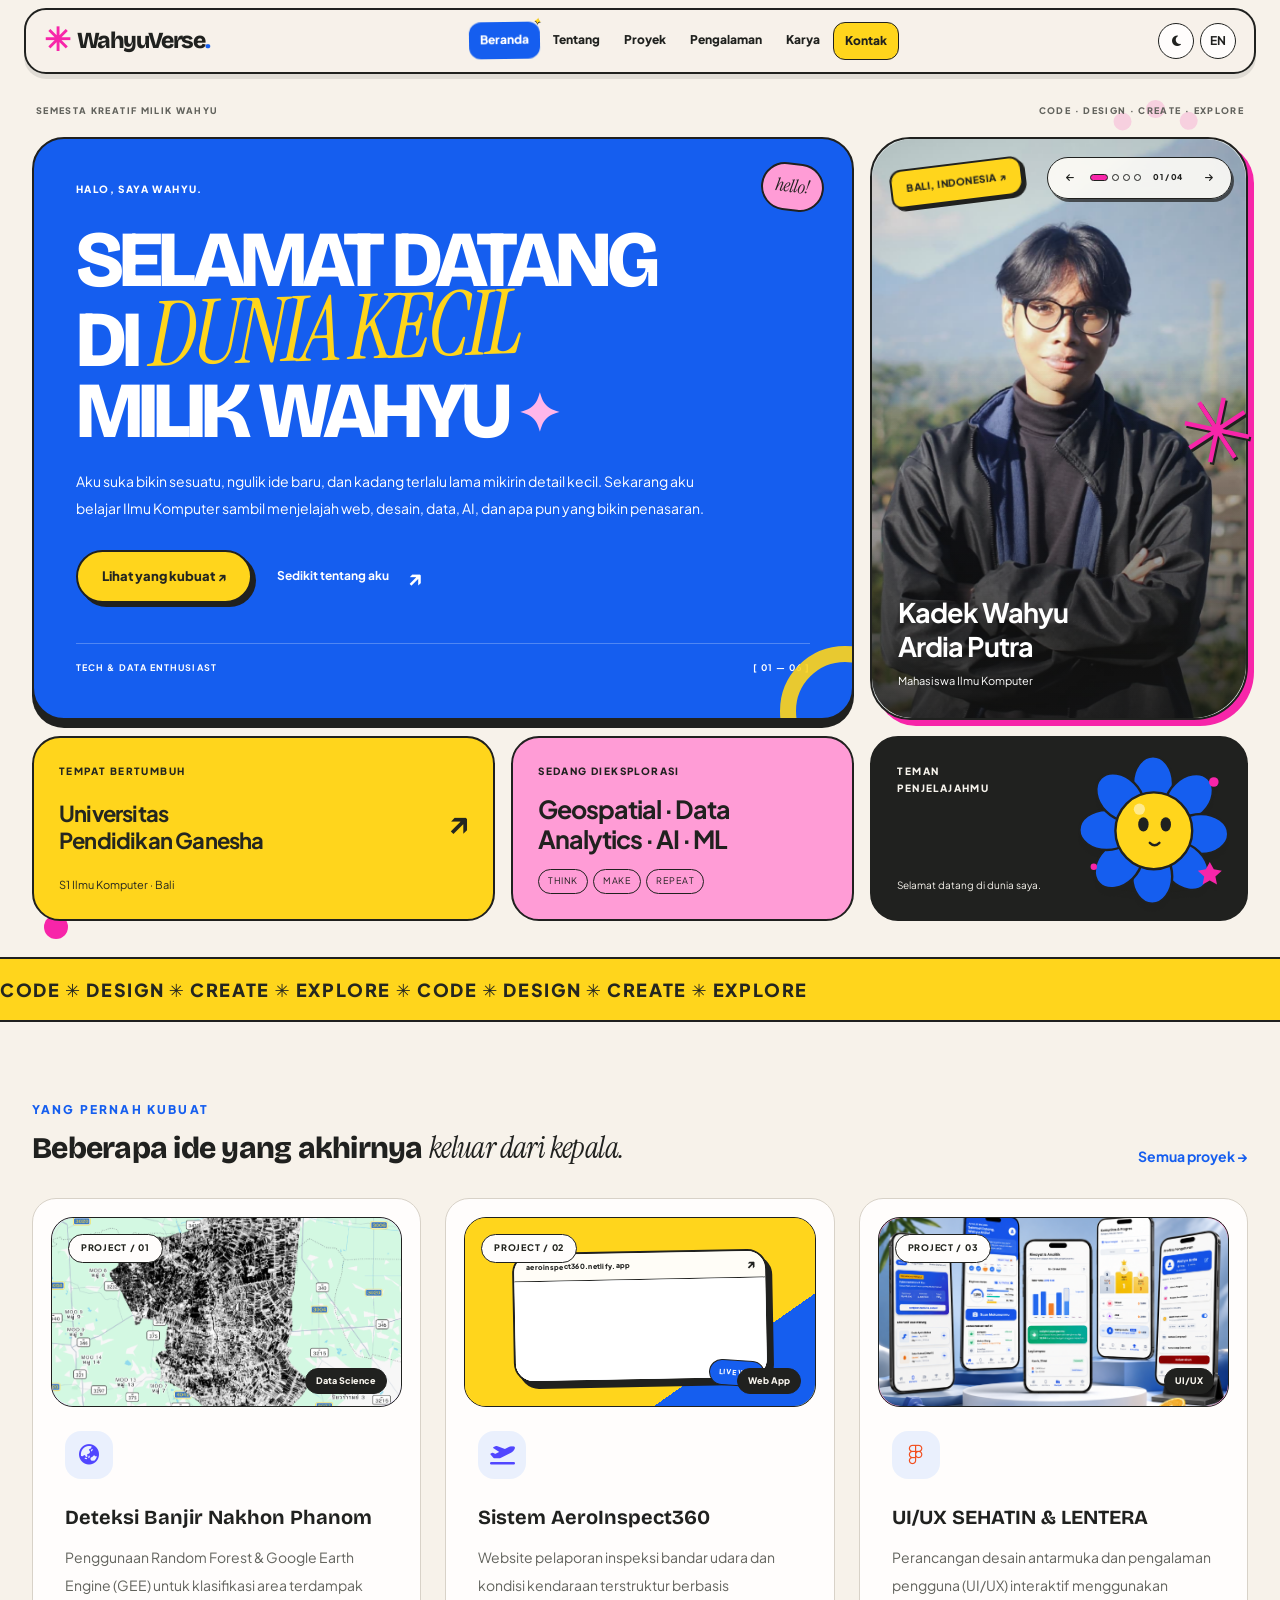
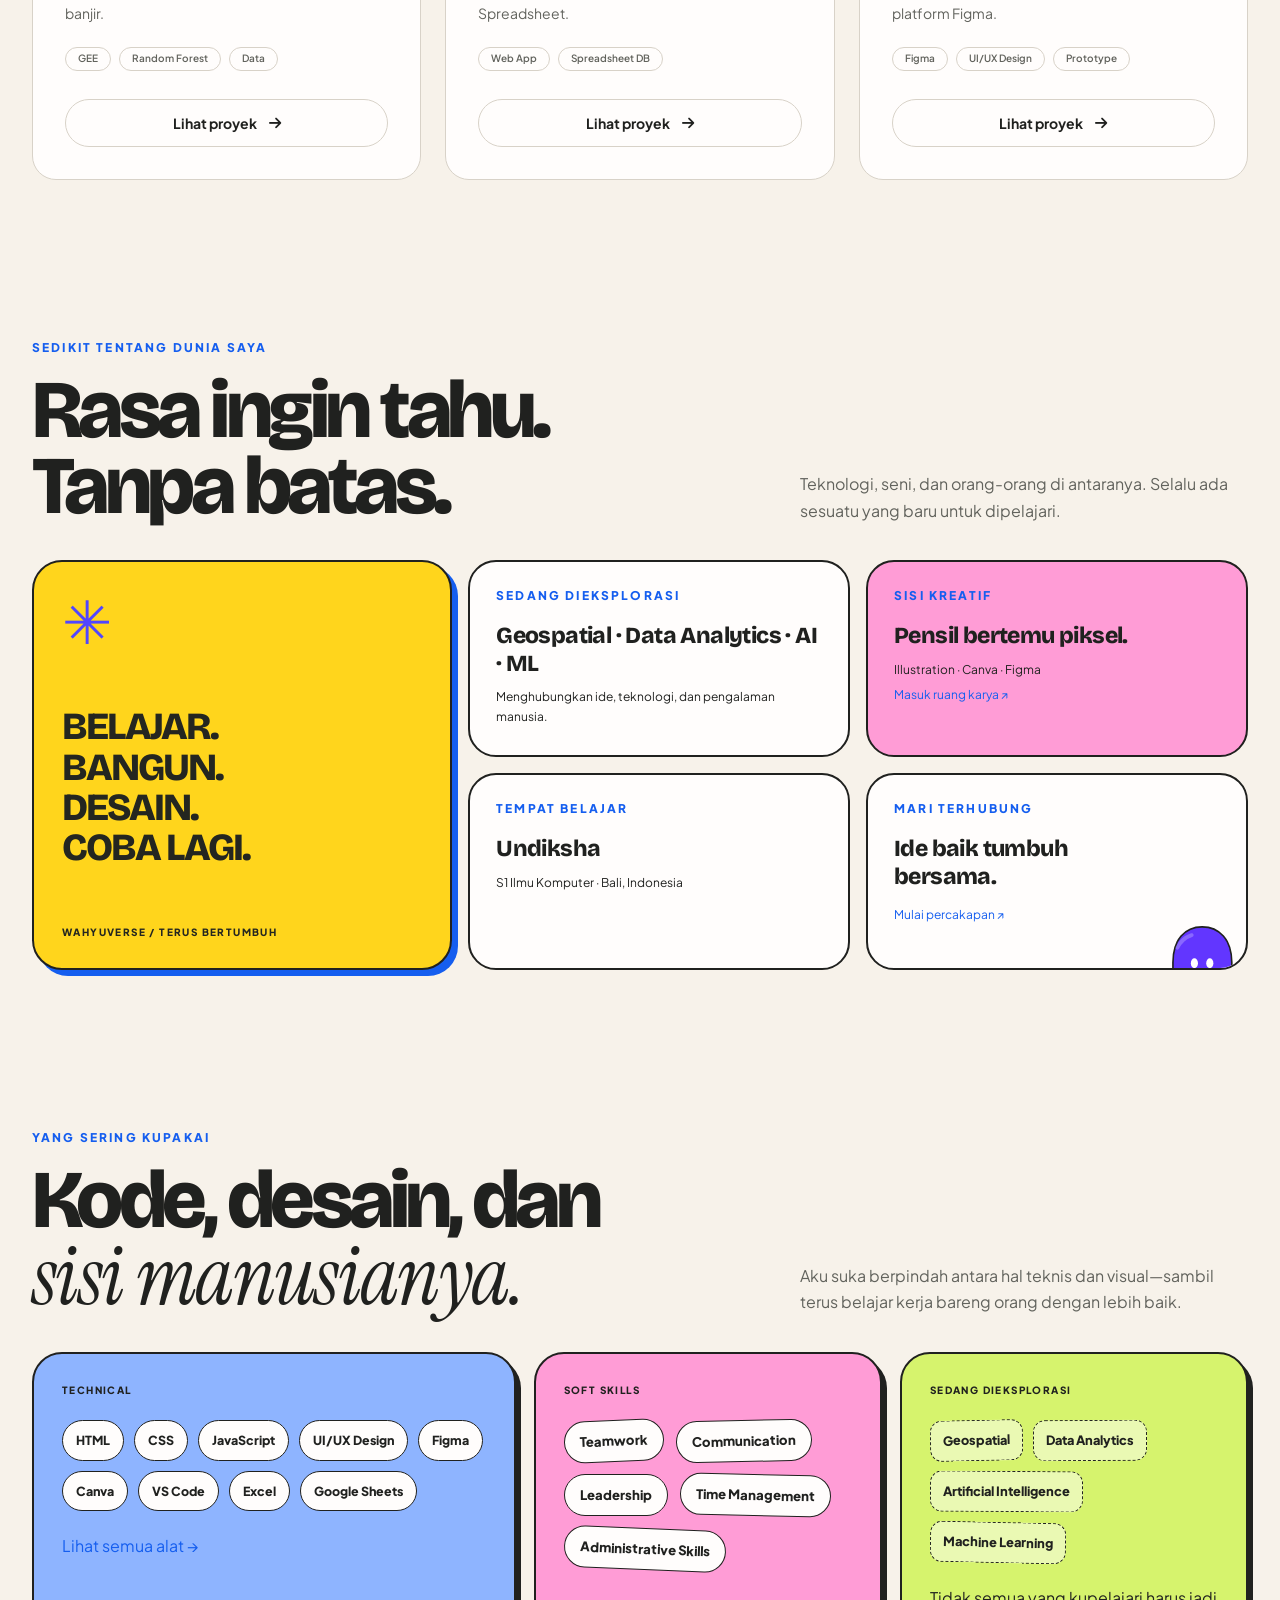
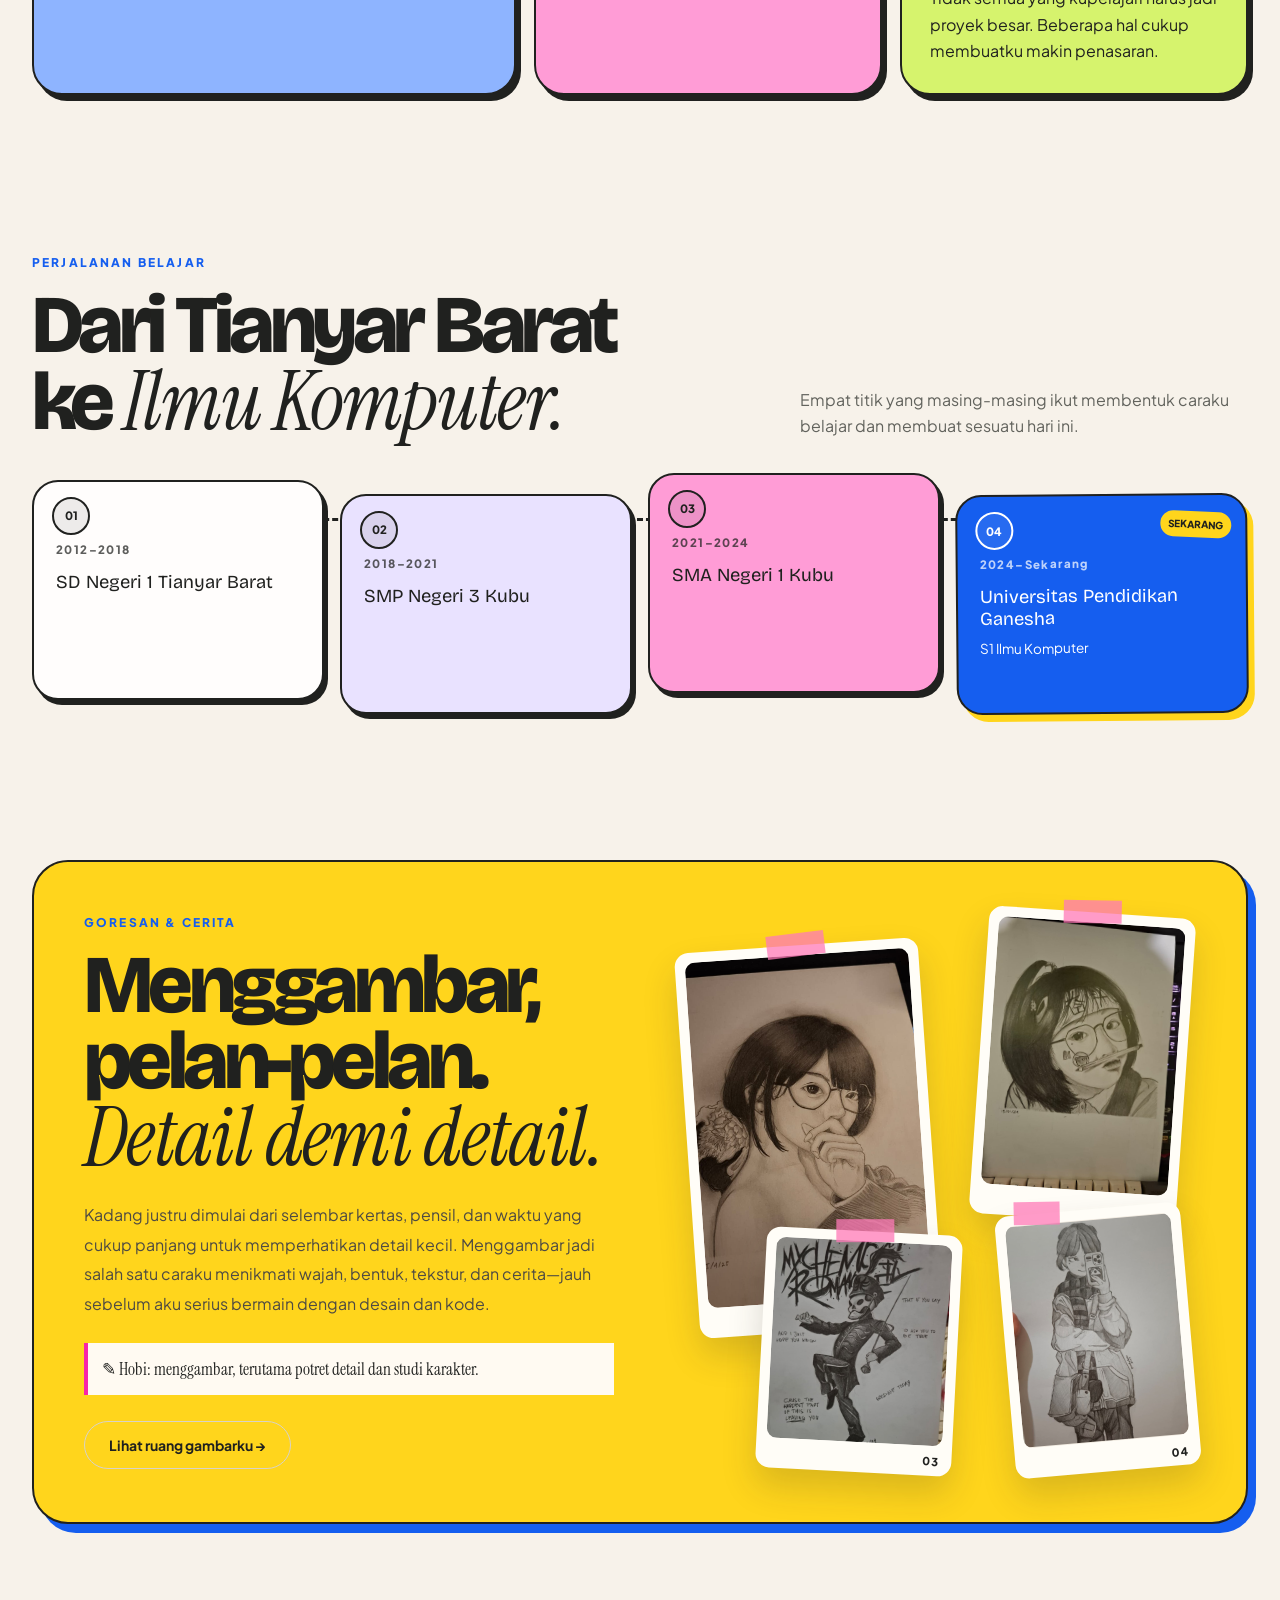
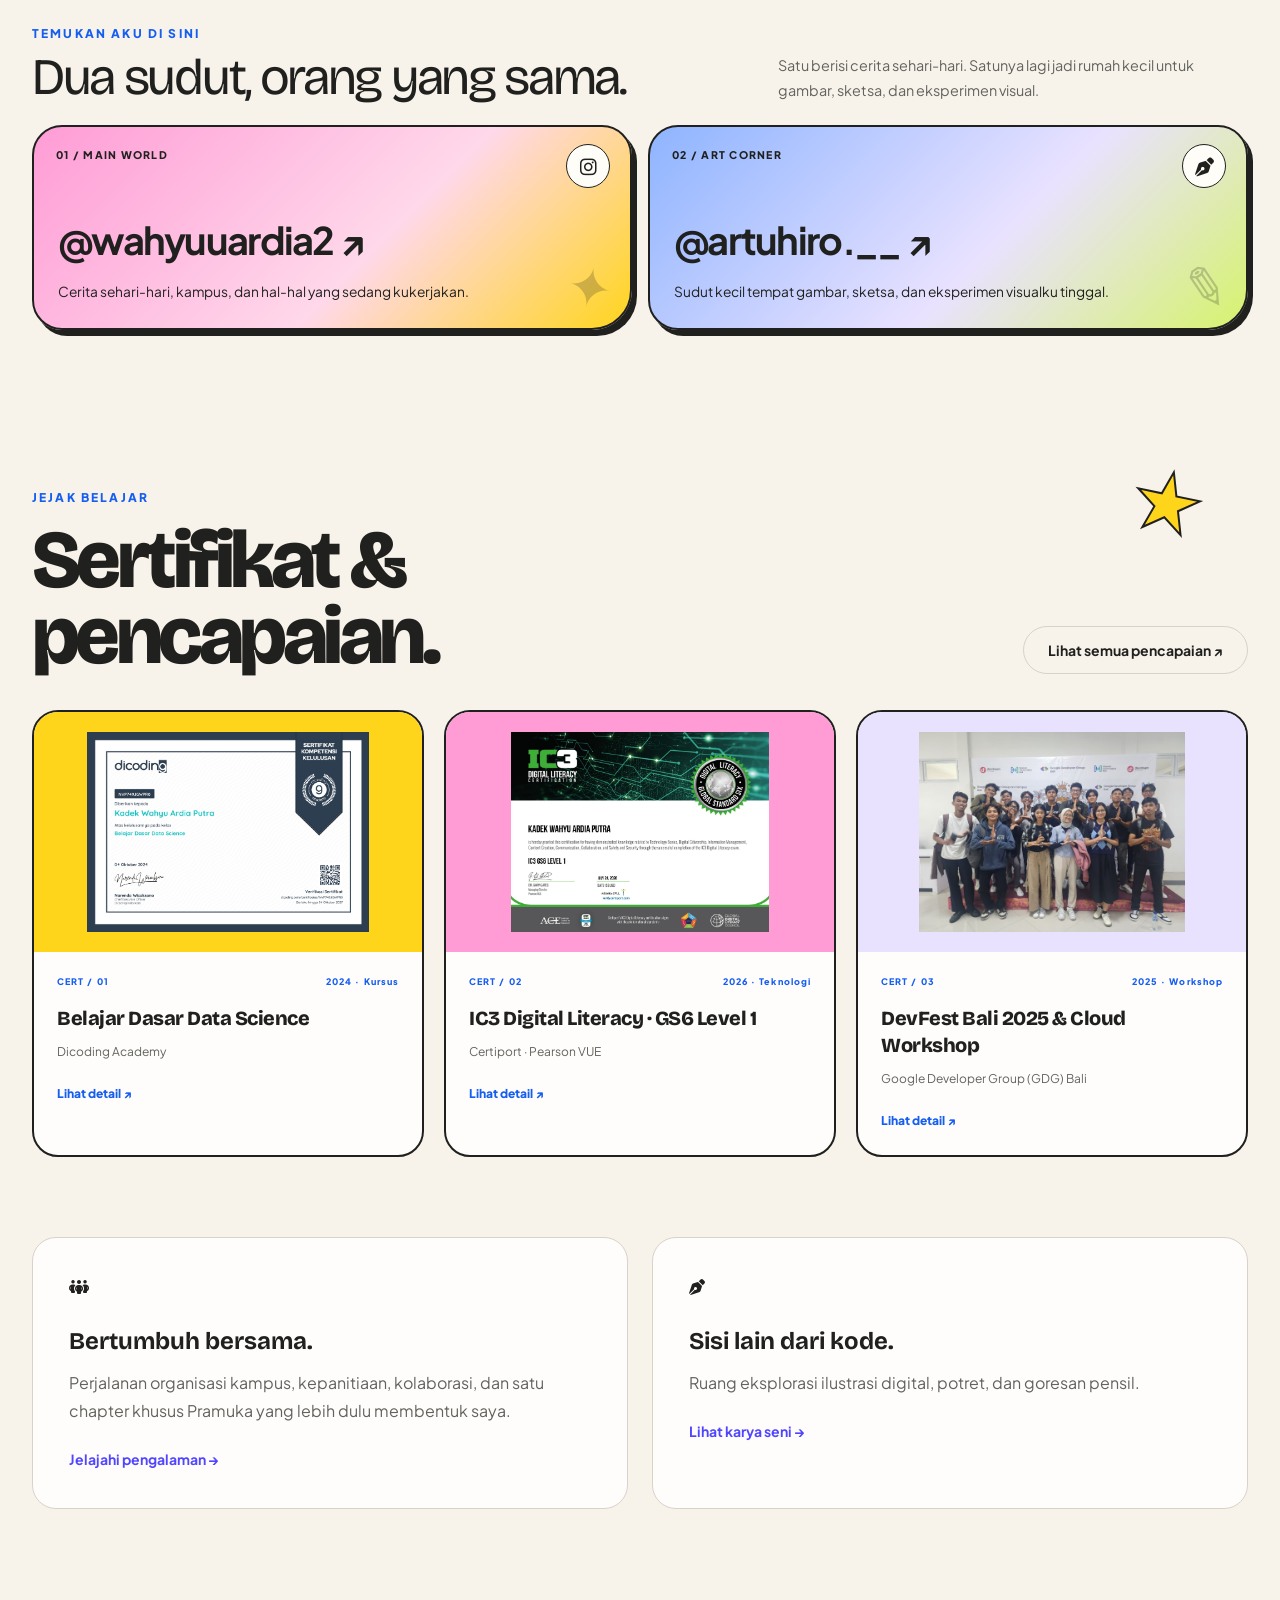
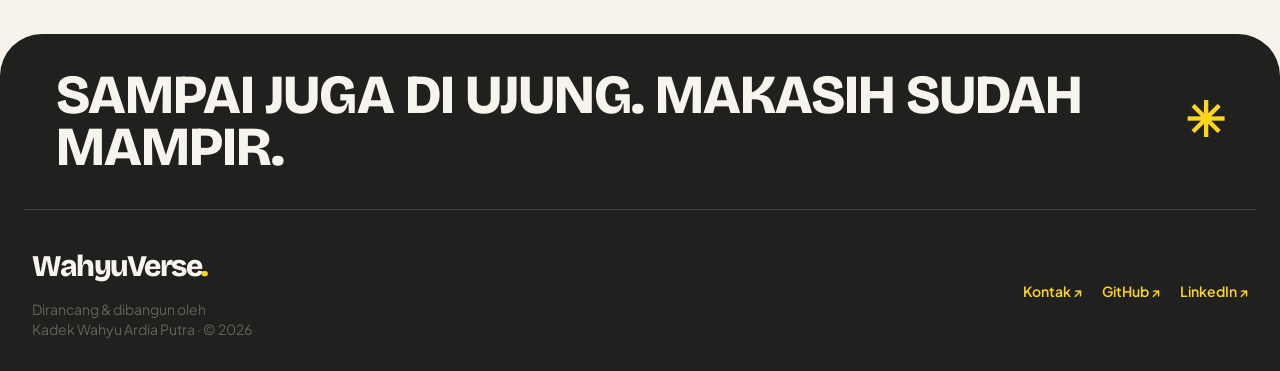
==== commit 8619e67d: "Update WahyuVerse" ====
--- a/index.html
+++ b/index.html
@@ -279,8 +279,8 @@
 <p class="mt-2 text-sm text-muted"><span class="tr" data-en="Designed &amp;amp; built by">Dirancang &amp; dibangun oleh</span><br/>Kadek Wahyu Ardia Putra · © 2026</p>
 </div>
 <div class="flex flex-wrap gap-5 text-sm font-semibold">
-<a class="text-link" href="mailto:ardiawahyu7@gmail.com">
-      Email ↗
+<a class="text-link" href="kontak.html">
+<span class="tr" data-en="Contact ↗">Kontak ↗</span>
      </a>
 <a class="text-link" href="https://github.com/HaruHiro123" rel="noopener noreferrer" target="_blank">
       GitHub ↗
